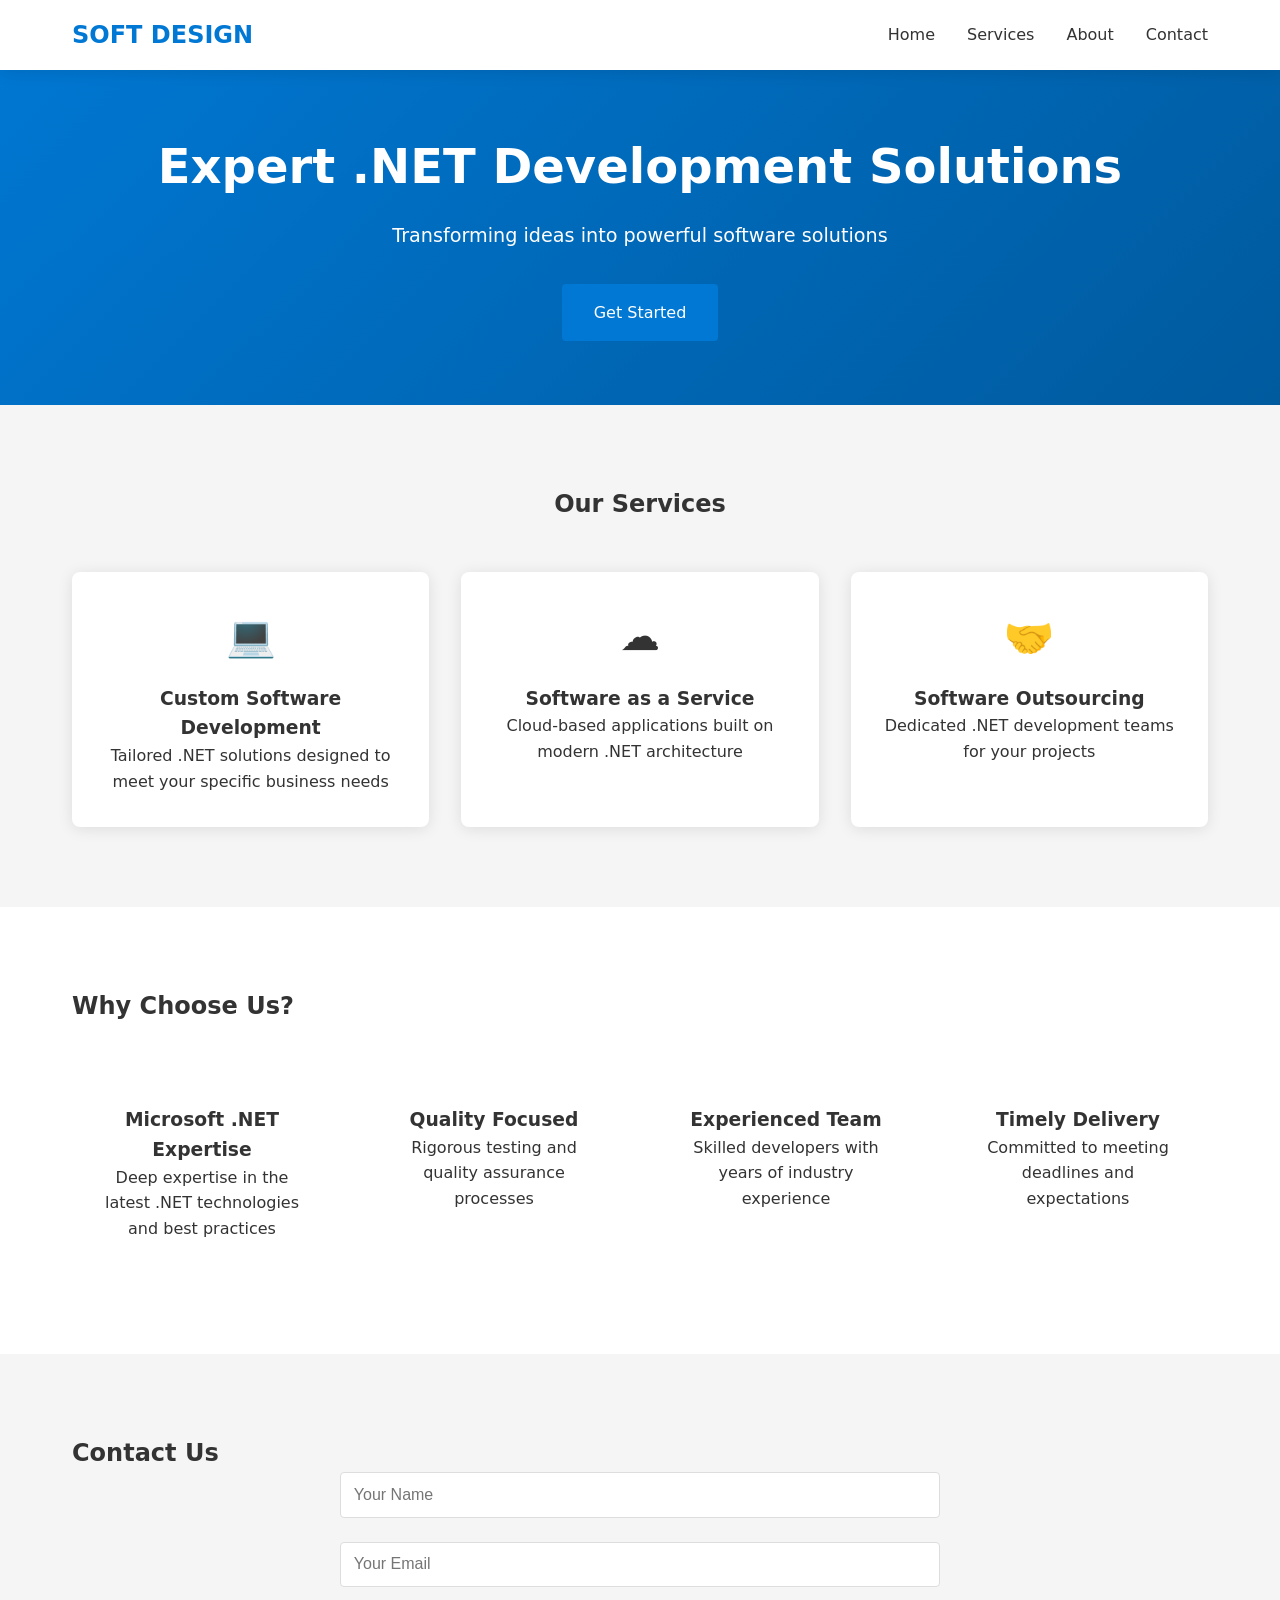
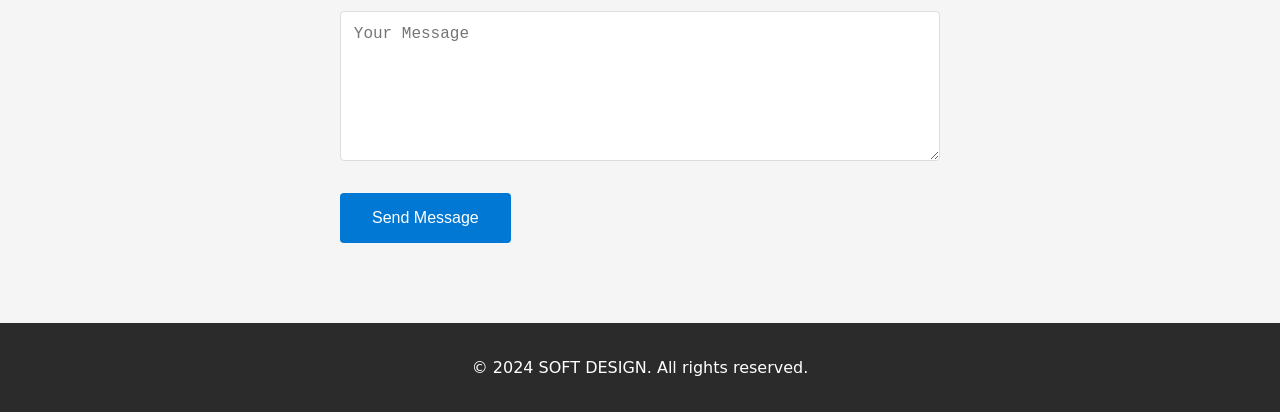
==== index.html @ 697f8a8b "Initial commit." ====
<!DOCTYPE html>
<html lang="en">
<head>
    <meta charset="UTF-8" />
    <meta name="viewport" content="width=device-width, initial-scale=1.0" />
    <title>SOFT DESIGN - Professional .NET Development Solutions</title>
    <link rel="stylesheet" href="css/style.css" />
</head>
<body>
    <nav id="navbar">
        <div class="container">
            <div class="logo">SOFT DESIGN</div>
            <ul class="nav-links">
                <li><a href="#home">Home</a></li>
                <li><a href="#services">Services</a></li>
                <li><a href="#about">About</a></li>
                <li><a href="#contact">Contact</a></li>
            </ul>
        </div>
    </nav>
    <section id="home" class="hero">
        <div class="container">
            <h1>Expert .NET Development Solutions</h1>
            <p>Transforming ideas into powerful software solutions</p>
            <a href="#contact" class="cta-button">Get Started</a>
        </div>
    </section>
    <section id="services" class="services">
        <div class="container">
            <h2>Our Services</h2>
            <div class="services-grid">
                <div class="service-card">
                    <div class="service-icon">💻</div>
                    <h3>Custom Software Development</h3>
                    <p>Tailored .NET solutions designed to meet your specific business needs</p>
                </div>
                <div class="service-card">
                    <div class="service-icon">☁️</div>
                    <h3>Software as a Service</h3>
                    <p>Cloud-based applications built on modern .NET architecture</p>
                </div>
                <div class="service-card">
                    <div class="service-icon">🤝</div>
                    <h3>Software Outsourcing</h3>
                    <p>Dedicated .NET development teams for your projects</p>
                </div>
            </div>
        </div>
    </section>
    <section id="about" class="about">
        <div class="container">
            <h2>Why Choose Us?</h2>
            <div class="features-grid">
                <div class="feature">
                    <h3>Microsoft .NET Expertise</h3>
                    <p>Deep expertise in the latest .NET technologies and best practices</p>
                </div>
                <div class="feature">
                    <h3>Quality Focused</h3>
                    <p>Rigorous testing and quality assurance processes</p>
                </div>
                <div class="feature">
                    <h3>Experienced Team</h3>
                    <p>Skilled developers with years of industry experience</p>
                </div>
                <div class="feature">
                    <h3>Timely Delivery</h3>
                    <p>Committed to meeting deadlines and expectations</p>
                </div>
            </div>
        </div>
    </section>
    <section id="contact" class="contact">
        <div class="container">
            <h2>Contact Us</h2>
            <form id="contactForm" class="contact-form">
                <div class="form-group">
                    <input type="text" id="name" required placeholder="Your Name">
                </div>
                <div class="form-group">
                    <input type="email" id="email" required placeholder="Your Email">
                </div>
                <div class="form-group">
                    <textarea id="message" required placeholder="Your Message"></textarea>
                </div>
                <button type="submit" class="submit-button">Send Message</button>
            </form>
        </div>
    </section>
    <footer>
        <div class="container">
            <p>&copy; 2024 SOFT DESIGN. All rights reserved.</p>
        </div>
    </footer>
    <script type="text/javascript" src="js/main.js"></script>
</body>
</html>
---- css/style.css ----
:root {
  --primary-color: #0078d4;
  --secondary-color: #2b2b2b;
  --text-color: #333;
  --light-bg: #f5f5f5;
  --white: #ffffff;
  --shadow: 0 2px 15px rgba(0, 0, 0, 0.1);
}

* {
  margin: 0;
  padding: 0;
  box-sizing: border-box;
}

html {
  scroll-behavior: smooth;
}

body {
  font-family: 'Segoe UI', system-ui, -apple-system, sans-serif;
  line-height: 1.6;
  color: var(--text-color);
  background-color: var(--white);
}

.container {
  max-width: 1200px;
  margin: 0 auto;
  padding: 0 2rem;
}

/* Navigation */
#navbar {
  position: fixed;
  top: 0;
  width: 100%;
  background-color: var(--white);
  box-shadow: var(--shadow);
  z-index: 1000;
}

#navbar .container {
  display: flex;
  justify-content: space-between;
  align-items: center;
  padding: 1rem 2rem;
}

.logo {
  font-size: 1.5rem;
  font-weight: bold;
  color: var(--primary-color);
}

.nav-links {
  display: flex;
  list-style: none;
  gap: 2rem;
}

.nav-links a {
  text-decoration: none;
  color: var(--text-color);
  font-weight: 500;
  transition: color 0.3s ease;
}

.nav-links a:hover {
  color: var(--primary-color);
}

/* Hero Section */
.hero {
  padding: 8rem 0 4rem;
  background: linear-gradient(135deg, var(--primary-color), #005a9e);
  color: var(--white);
  text-align: center;
}

.hero h1 {
  font-size: 3rem;
  margin-bottom: 1rem;
}

.hero p {
  font-size: 1.2rem;
  margin-bottom: 2rem;
}

/* Services Section */
.services {
  padding: 5rem 0;
  background-color: var(--light-bg);
}

.services h2 {
  text-align: center;
  margin-bottom: 3rem;
}

.services-grid {
  display: grid;
  grid-template-columns: repeat(auto-fit, minmax(300px, 1fr));
  gap: 2rem;
}

.service-card {
  background: var(--white);
  padding: 2rem;
  border-radius: 8px;
  box-shadow: var(--shadow);
  text-align: center;
  transition: transform 0.3s ease;
}

.service-card:hover {
  transform: translateY(-5px);
}

.service-icon {
  font-size: 2.5rem;
  margin-bottom: 1rem;
}

/* About Section */
.about {
  padding: 5rem 0;
}

.features-grid {
  display: grid;
  grid-template-columns: repeat(auto-fit, minmax(250px, 1fr));
  gap: 2rem;
  margin-top: 3rem;
}

.feature {
  text-align: center;
  padding: 2rem;
}

/* Contact Section */
.contact {
  padding: 5rem 0;
  background-color: var(--light-bg);
}

.contact-form {
  max-width: 600px;
  margin: 0 auto;
}

.form-group {
  margin-bottom: 1.5rem;
}

.form-group input,
.form-group textarea {
  width: 100%;
  padding: 0.8rem;
  border: 1px solid #ddd;
  border-radius: 4px;
  font-size: 1rem;
}

.form-group textarea {
  height: 150px;
  resize: vertical;
}

/* Buttons */
.cta-button,
.submit-button {
  display: inline-block;
  padding: 1rem 2rem;
  background-color: var(--primary-color);
  color: var(--white);
  text-decoration: none;
  border-radius: 4px;
  border: none;
  font-size: 1rem;
  cursor: pointer;
  transition: background-color 0.3s ease;
}

.cta-button:hover,
.submit-button:hover {
  background-color: #005a9e;
}

/* Footer */
footer {
  background-color: var(--secondary-color);
  color: var(--white);
  text-align: center;
  padding: 2rem 0;
}

/* Responsive Design */
@media (max-width: 768px) {
  .nav-links {
    display: none;
  }
  
  .hero h1 {
    font-size: 2rem;
  }
  
  .services-grid,
  .features-grid {
    grid-template-columns: 1fr;
  }
}
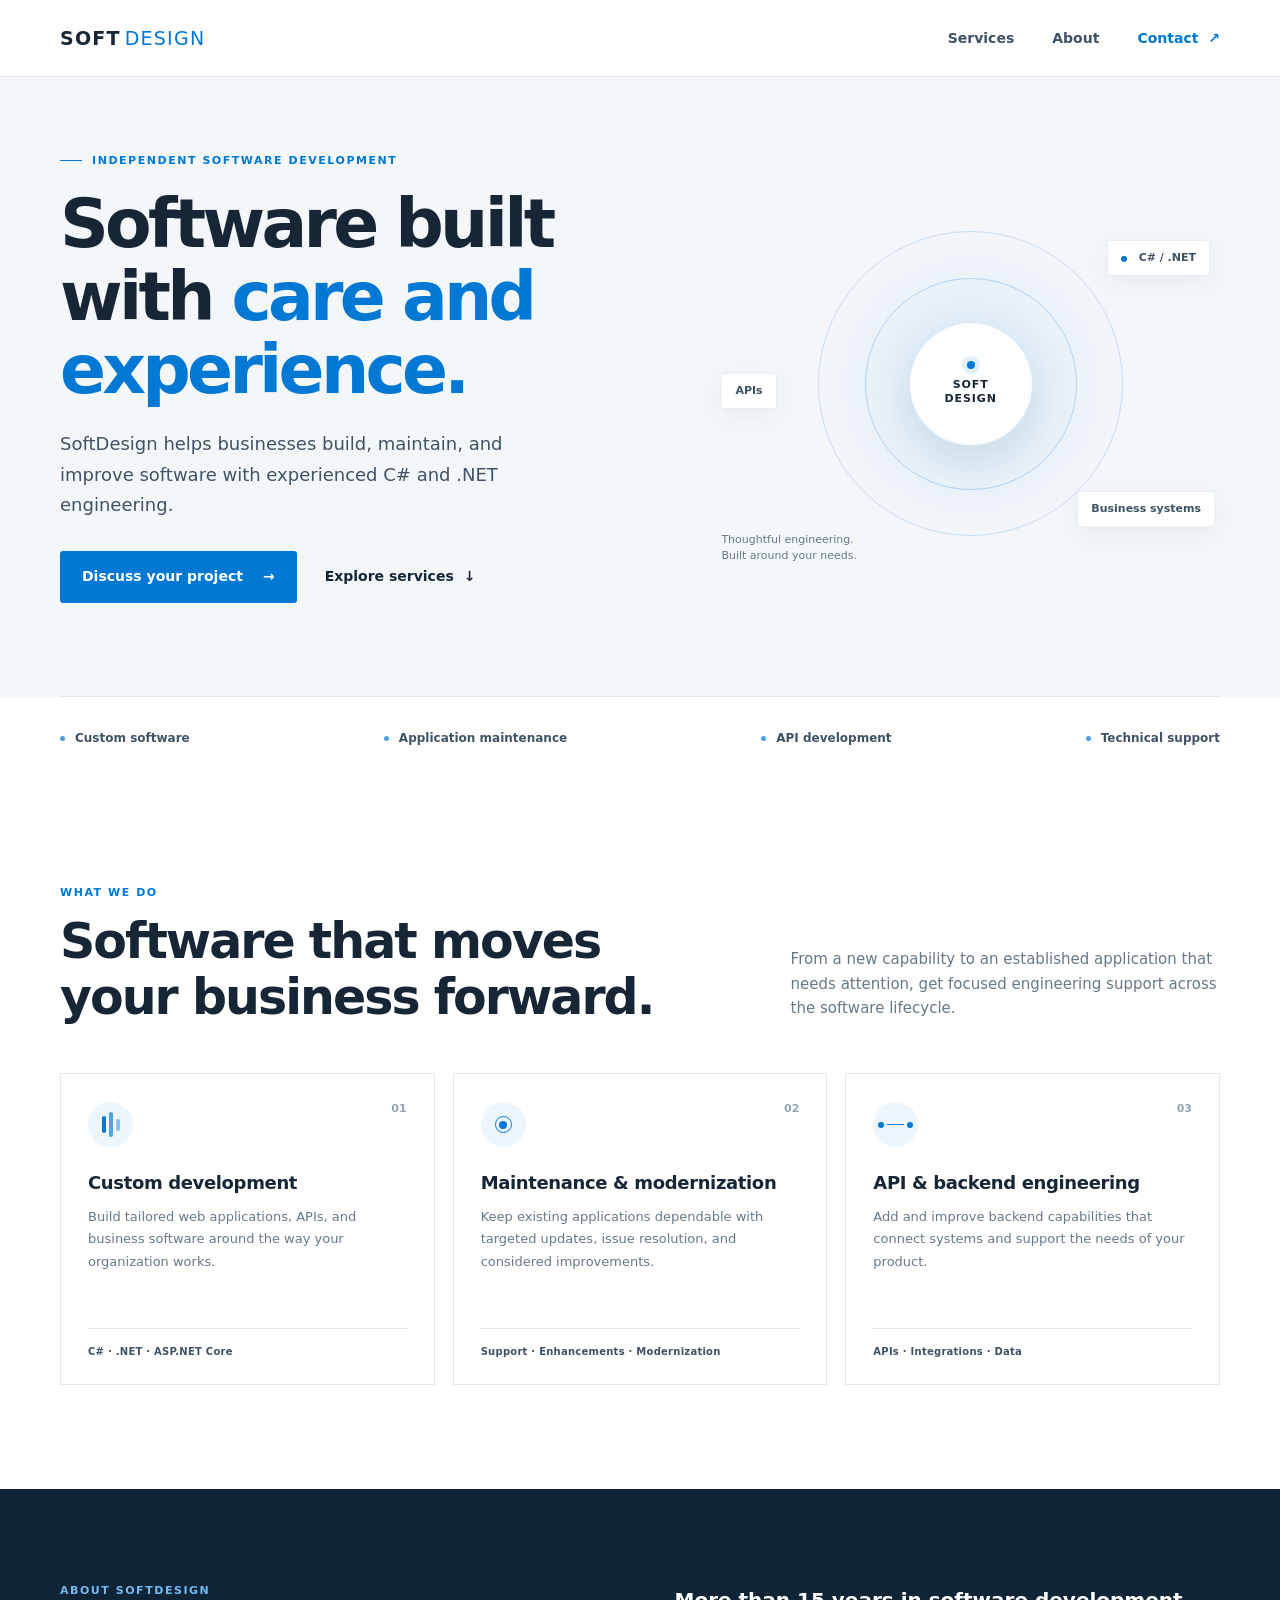
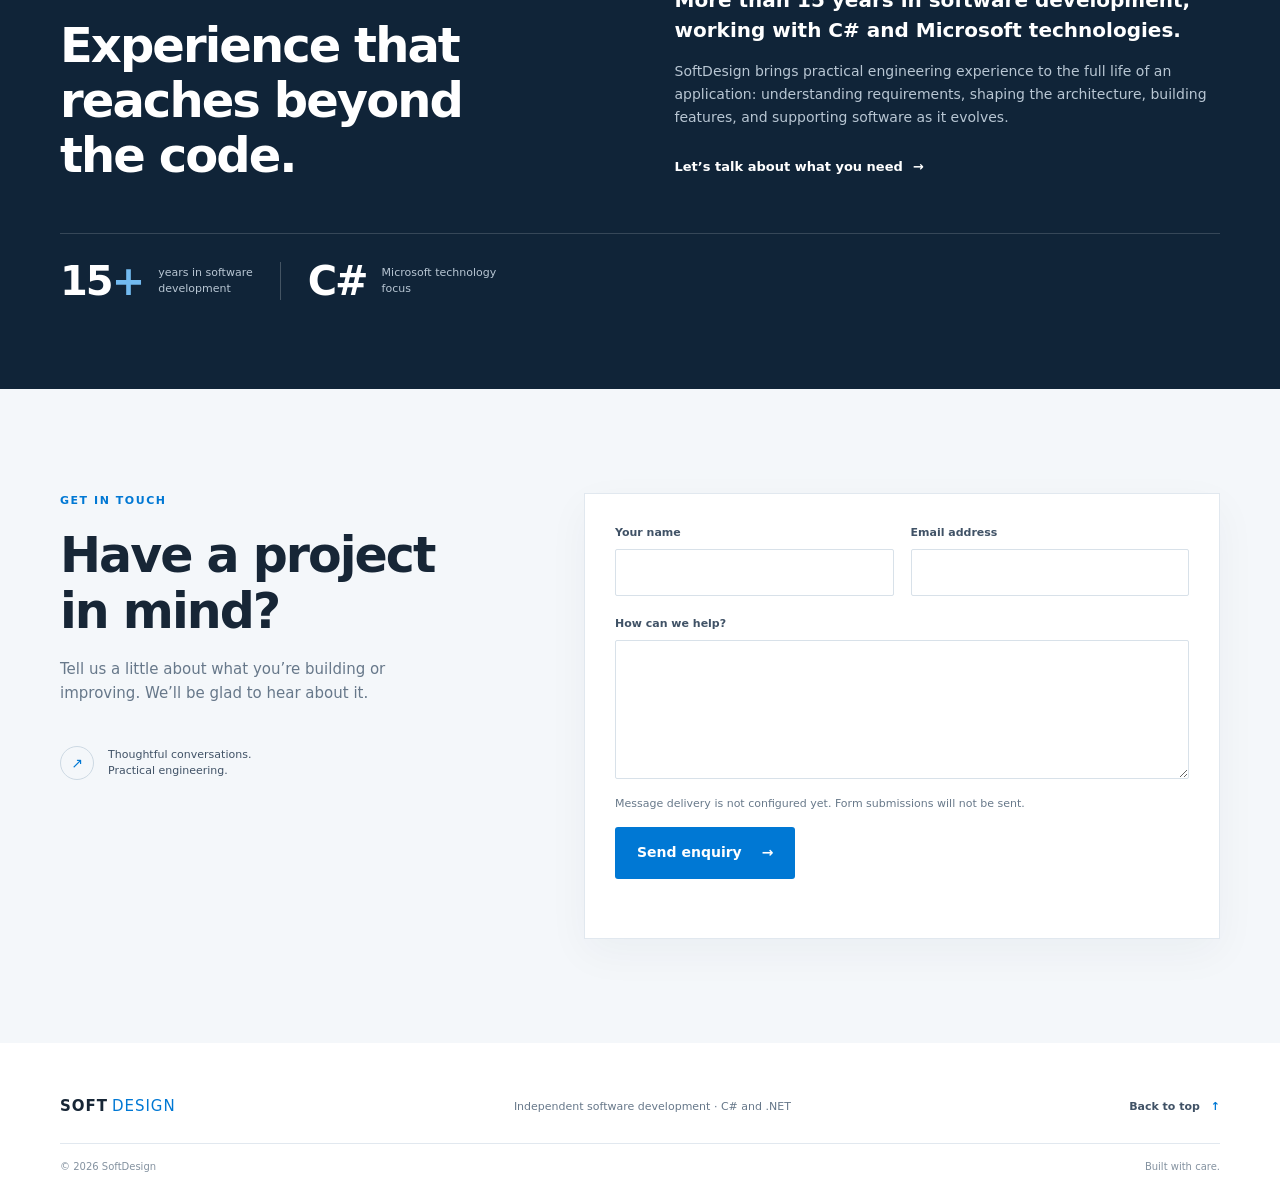
==== commit 57036bda: "Modernize SoftDesign homepage" ====
--- a/index.html
+++ b/index.html
@@ -1,97 +1,144 @@
-<!DOCTYPE html>
+<!doctype html>
 <html lang="en">
 <head>
-    <meta charset="UTF-8" />
-    <meta name="viewport" content="width=device-width, initial-scale=1.0" />
-    <title>SOFT DESIGN - Professional .NET Development Solutions</title>
+    <meta charset="utf-8" />
+    <meta name="viewport" content="width=device-width, initial-scale=1" />
+    <meta name="description" content="SoftDesign provides custom C# and .NET development, application maintenance, technical support, and feature development." />
+    <meta name="theme-color" content="#f7f9fc" />
+    <meta property="og:type" content="website" />
+    <meta property="og:title" content="SoftDesign | C# and .NET Software Development" />
+    <meta property="og:description" content="Custom C# and .NET development, application maintenance, technical support, and feature development." />
+    <meta property="og:url" content="https://www.softdesign-ks.com/" />
+    <title>SoftDesign | C# and .NET Software Development</title>
+    <link rel="canonical" href="https://www.softdesign-ks.com/" />
     <link rel="stylesheet" href="css/style.css" />
+    <script src="js/main.js" defer></script>
 </head>
 <body>
-    <nav id="navbar">
-        <div class="container">
-            <div class="logo">SOFT DESIGN</div>
-            <ul class="nav-links">
-                <li><a href="#home">Home</a></li>
+    <a class="skip-link" href="#main">Skip to content</a>
+    <header class="site-header" id="top">
+        <nav class="container navigation" aria-label="Main navigation">
+            <a class="wordmark" href="#top" aria-label="SoftDesign home">SOFT<span>DESIGN</span></a>
+            <button class="menu-toggle" type="button" aria-expanded="false" aria-controls="primary-menu">
+                <span class="menu-toggle-label">Menu</span>
+                <span class="menu-icon" aria-hidden="true"><span></span><span></span></span>
+            </button>
+            <ul class="nav-links" id="primary-menu">
                 <li><a href="#services">Services</a></li>
                 <li><a href="#about">About</a></li>
-                <li><a href="#contact">Contact</a></li>
+                <li><a class="nav-contact" href="#contact">Contact <span aria-hidden="true">↗</span></a></li>
             </ul>
-        </div>
-    </nav>
-    <section id="home" class="hero">
-        <div class="container">
-            <h1>Expert .NET Development Solutions</h1>
-            <p>Transforming ideas into powerful software solutions</p>
-            <a href="#contact" class="cta-button">Get Started</a>
-        </div>
-    </section>
-    <section id="services" class="services">
-        <div class="container">
-            <h2>Our Services</h2>
-            <div class="services-grid">
-                <div class="service-card">
-                    <div class="service-icon">💻</div>
-                    <h3>Custom Software Development</h3>
-                    <p>Tailored .NET solutions designed to meet your specific business needs</p>
+        </nav>
+    </header>
+
+    <main id="main">
+        <section class="hero" aria-labelledby="hero-title">
+            <div class="container hero-layout">
+                <div class="hero-copy">
+                    <p class="eyebrow"><span class="eyebrow-mark" aria-hidden="true"></span> Independent software development</p>
+                    <h1 id="hero-title">Software built with <span>care and experience.</span></h1>
+                    <p class="hero-intro">SoftDesign helps businesses build, maintain, and improve software with experienced C# and .NET engineering.</p>
+                    <div class="hero-actions">
+                        <a class="button button-primary" href="#contact">Discuss your project <span aria-hidden="true">→</span></a>
+                        <a class="text-link" href="#services">Explore services <span aria-hidden="true">↓</span></a>
+                    </div>
                 </div>
-                <div class="service-card">
-                    <div class="service-icon">☁️</div>
-                    <h3>Software as a Service</h3>
-                    <p>Cloud-based applications built on modern .NET architecture</p>
-                </div>
-                <div class="service-card">
-                    <div class="service-icon">🤝</div>
-                    <h3>Software Outsourcing</h3>
-                    <p>Dedicated .NET development teams for your projects</p>
+                <div class="hero-aside" aria-label="SoftDesign engineering focus">
+                    <div class="orbit orbit-outer" aria-hidden="true"></div>
+                    <div class="orbit orbit-inner" aria-hidden="true"></div>
+                    <div class="orbit-core"><span class="core-dot" aria-hidden="true"></span><span>SOFT<br />DESIGN</span></div>
+                    <div class="orbit-tag tag-dotnet"><span aria-hidden="true">●</span> C# / .NET</div>
+                    <div class="orbit-tag tag-api">APIs</div>
+                    <div class="orbit-tag tag-systems">Business systems</div>
+                    <p class="orbit-caption">Thoughtful engineering.<br />Built around your needs.</p>
                 </div>
             </div>
-        </div>
-    </section>
-    <section id="about" class="about">
-        <div class="container">
-            <h2>Why Choose Us?</h2>
-            <div class="features-grid">
-                <div class="feature">
-                    <h3>Microsoft .NET Expertise</h3>
-                    <p>Deep expertise in the latest .NET technologies and best practices</p>
+            <div class="hero-rule" aria-hidden="true"></div>
+        </section>
+
+        <section class="expertise-strip" aria-label="Areas of expertise">
+            <div class="container expertise-list">
+                <span>Custom software</span><span>Application maintenance</span><span>API development</span><span>Technical support</span>
+            </div>
+        </section>
+
+        <section class="section services-section" id="services" aria-labelledby="services-title">
+            <div class="container">
+                <div class="section-heading">
+                    <div><p class="eyebrow">What we do</p><h2 id="services-title">Software that moves<br class="desktop-break" /> your business forward.</h2></div>
+                    <p class="section-summary">From a new capability to an established application that needs attention, get focused engineering support across the software lifecycle.</p>
                 </div>
-                <div class="feature">
-                    <h3>Quality Focused</h3>
-                    <p>Rigorous testing and quality assurance processes</p>
-                </div>
-                <div class="feature">
-                    <h3>Experienced Team</h3>
-                    <p>Skilled developers with years of industry experience</p>
-                </div>
-                <div class="feature">
-                    <h3>Timely Delivery</h3>
-                    <p>Committed to meeting deadlines and expectations</p>
+                <div class="services-grid">
+                    <article class="service-card">
+                        <span class="card-index">01</span>
+                        <div class="service-symbol symbol-build" aria-hidden="true"><span></span><span></span><span></span></div>
+                        <h3>Custom development</h3>
+                        <p>Build tailored web applications, APIs, and business software around the way your organization works.</p>
+                        <span class="card-foot">C# · .NET · ASP.NET Core</span>
+                    </article>
+                    <article class="service-card">
+                        <span class="card-index">02</span>
+                        <div class="service-symbol symbol-care" aria-hidden="true"><span></span><span></span></div>
+                        <h3>Maintenance &amp; modernization</h3>
+                        <p>Keep existing applications dependable with targeted updates, issue resolution, and considered improvements.</p>
+                        <span class="card-foot">Support · Enhancements · Modernization</span>
+                    </article>
+                    <article class="service-card">
+                        <span class="card-index">03</span>
+                        <div class="service-symbol symbol-api" aria-hidden="true"><span></span><span></span><span></span></div>
+                        <h3>API &amp; backend engineering</h3>
+                        <p>Add and improve backend capabilities that connect systems and support the needs of your product.</p>
+                        <span class="card-foot">APIs · Integrations · Data</span>
+                    </article>
                 </div>
             </div>
+        </section>
+
+        <section class="about-section" id="about" aria-labelledby="about-title">
+            <div class="container about-layout">
+                <div class="about-heading"><p class="eyebrow eyebrow-light">About SoftDesign</p><h2 id="about-title">Experience that reaches beyond the code.</h2></div>
+                <div class="about-copy">
+                    <p class="about-lead">More than 15 years in software development, working with C# and Microsoft technologies.</p>
+                    <p>SoftDesign brings practical engineering experience to the full life of an application: understanding requirements, shaping the architecture, building features, and supporting software as it evolves.</p>
+                    <a class="light-link" href="#contact">Let’s talk about what you need <span aria-hidden="true">→</span></a>
+                </div>
+                <div class="about-detail" aria-label="Engineering experience">
+                    <div><strong>15<span>+</span></strong><span>years in software<br />development</span></div>
+                    <div class="detail-line" aria-hidden="true"></div>
+                    <div><strong>C#</strong><span>Microsoft technology<br />focus</span></div>
+                </div>
+            </div>
+        </section>
+
+        <section class="contact-section section" id="contact" aria-labelledby="contact-title">
+            <div class="container contact-layout">
+                <div class="contact-copy">
+                    <p class="eyebrow">Get in touch</p>
+                    <h2 id="contact-title">Have a project in mind?</h2>
+                    <p>Tell us a little about what you’re building or improving. We’ll be glad to hear about it.</p>
+                    <div class="contact-note"><span class="contact-note-mark" aria-hidden="true">↗</span><span>Thoughtful conversations.<br />Practical engineering.</span></div>
+                </div>
+                <form id="contactForm" class="contact-form">
+                    <div class="form-row">
+                        <div class="form-group"><label for="name">Your name</label><input type="text" id="name" name="name" autocomplete="name" required /></div>
+                        <div class="form-group"><label for="email">Email address</label><input type="email" id="email" name="email" autocomplete="email" required /></div>
+                    </div>
+                    <div class="form-group"><label for="message">How can we help?</label><textarea id="message" name="message" rows="5" required></textarea></div>
+                    <p class="form-note">Message delivery is not configured yet. Form submissions will not be sent.</p>
+                    <button type="submit" class="button button-primary submit-button">Send enquiry <span aria-hidden="true">→</span></button>
+                    <p class="form-status" id="formStatus" role="status" aria-live="polite"></p>
+                </form>
+            </div>
+        </section>
+    </main>
+
+    <footer class="site-footer">
+        <div class="container footer-content">
+            <a class="wordmark footer-wordmark" href="#top" aria-label="SoftDesign home">SOFT<span>DESIGN</span></a>
+            <p>Independent software development · C# and .NET</p>
+            <a class="back-top" href="#top">Back to top <span aria-hidden="true">↑</span></a>
         </div>
-    </section>
-    <section id="contact" class="contact">
-        <div class="container">
-            <h2>Contact Us</h2>
-            <form id="contactForm" class="contact-form">
-                <div class="form-group">
-                    <input type="text" id="name" required placeholder="Your Name">
-                </div>
-                <div class="form-group">
-                    <input type="email" id="email" required placeholder="Your Email">
-                </div>
-                <div class="form-group">
-                    <textarea id="message" required placeholder="Your Message"></textarea>
-                </div>
-                <button type="submit" class="submit-button">Send Message</button>
-            </form>
-        </div>
-    </section>
-    <footer>
-        <div class="container">
-            <p>&copy; 2024 SOFT DESIGN. All rights reserved.</p>
-        </div>
+        <div class="container footer-bottom"><span>© <span id="currentYear">2026</span> SoftDesign</span><span>Built with care.</span></div>
     </footer>
-    <script type="text/javascript" src="js/main.js"></script>
 </body>
 </html>
--- a/css/style.css
+++ b/css/style.css
@@ -1,214 +1,215 @@
 :root {
-  --primary-color: #0078d4;
-  --secondary-color: #2b2b2b;
-  --text-color: #333;
-  --light-bg: #f5f5f5;
-  --white: #ffffff;
-  --shadow: 0 2px 15px rgba(0, 0, 0, 0.1);
-}
-
-* {
+  color-scheme: light;
+  --blue: #0078d4;
+  --blue-dark: #005a9e;
+  --ink: #172636;
+  --ink-soft: #405266;
+  --muted: #67788a;
+  --line: #e1e8ef;
+  --paper: #ffffff;
+  --wash: #f4f7fa;
+  --navy: #102438;
+  --container: 1160px;
+  --shadow-card: 0 18px 50px rgba(24, 49, 73, 0.07);
+}
+
+*,
+*::before,
+*::after { box-sizing: border-box; }
+
+html { scroll-behavior: smooth; scroll-padding-top: 90px; }
+
+body {
   margin: 0;
-  padding: 0;
-  box-sizing: border-box;
-}
-
-html {
-  scroll-behavior: smooth;
-}
-
-body {
-  font-family: 'Segoe UI', system-ui, -apple-system, sans-serif;
-  line-height: 1.6;
-  color: var(--text-color);
-  background-color: var(--white);
-}
-
-.container {
-  max-width: 1200px;
-  margin: 0 auto;
-  padding: 0 2rem;
-}
-
-/* Navigation */
-#navbar {
-  position: fixed;
-  top: 0;
-  width: 100%;
-  background-color: var(--white);
-  box-shadow: var(--shadow);
-  z-index: 1000;
-}
-
-#navbar .container {
-  display: flex;
-  justify-content: space-between;
-  align-items: center;
-  padding: 1rem 2rem;
-}
-
-.logo {
-  font-size: 1.5rem;
-  font-weight: bold;
-  color: var(--primary-color);
-}
-
-.nav-links {
-  display: flex;
-  list-style: none;
-  gap: 2rem;
-}
-
-.nav-links a {
-  text-decoration: none;
-  color: var(--text-color);
-  font-weight: 500;
-  transition: color 0.3s ease;
-}
-
-.nav-links a:hover {
-  color: var(--primary-color);
-}
-
-/* Hero Section */
-.hero {
-  padding: 8rem 0 4rem;
-  background: linear-gradient(135deg, var(--primary-color), #005a9e);
-  color: var(--white);
-  text-align: center;
-}
-
-.hero h1 {
-  font-size: 3rem;
-  margin-bottom: 1rem;
-}
-
-.hero p {
-  font-size: 1.2rem;
-  margin-bottom: 2rem;
-}
-
-/* Services Section */
-.services {
-  padding: 5rem 0;
-  background-color: var(--light-bg);
-}
-
-.services h2 {
-  text-align: center;
-  margin-bottom: 3rem;
-}
-
-.services-grid {
-  display: grid;
-  grid-template-columns: repeat(auto-fit, minmax(300px, 1fr));
-  gap: 2rem;
-}
-
-.service-card {
-  background: var(--white);
-  padding: 2rem;
-  border-radius: 8px;
-  box-shadow: var(--shadow);
-  text-align: center;
-  transition: transform 0.3s ease;
-}
-
-.service-card:hover {
-  transform: translateY(-5px);
-}
-
-.service-icon {
-  font-size: 2.5rem;
-  margin-bottom: 1rem;
-}
-
-/* About Section */
-.about {
-  padding: 5rem 0;
-}
-
-.features-grid {
-  display: grid;
-  grid-template-columns: repeat(auto-fit, minmax(250px, 1fr));
-  gap: 2rem;
-  margin-top: 3rem;
-}
-
-.feature {
-  text-align: center;
-  padding: 2rem;
-}
-
-/* Contact Section */
-.contact {
-  padding: 5rem 0;
-  background-color: var(--light-bg);
-}
-
-.contact-form {
-  max-width: 600px;
-  margin: 0 auto;
-}
-
-.form-group {
-  margin-bottom: 1.5rem;
-}
-
-.form-group input,
-.form-group textarea {
-  width: 100%;
-  padding: 0.8rem;
-  border: 1px solid #ddd;
-  border-radius: 4px;
-  font-size: 1rem;
-}
-
-.form-group textarea {
-  height: 150px;
-  resize: vertical;
-}
-
-/* Buttons */
-.cta-button,
-.submit-button {
-  display: inline-block;
-  padding: 1rem 2rem;
-  background-color: var(--primary-color);
-  color: var(--white);
-  text-decoration: none;
-  border-radius: 4px;
-  border: none;
-  font-size: 1rem;
-  cursor: pointer;
-  transition: background-color 0.3s ease;
-}
-
-.cta-button:hover,
-.submit-button:hover {
-  background-color: #005a9e;
-}
-
-/* Footer */
-footer {
-  background-color: var(--secondary-color);
-  color: var(--white);
-  text-align: center;
-  padding: 2rem 0;
-}
-
-/* Responsive Design */
-@media (max-width: 768px) {
-  .nav-links {
-    display: none;
-  }
-  
-  .hero h1 {
-    font-size: 2rem;
-  }
-  
-  .services-grid,
-  .features-grid {
-    grid-template-columns: 1fr;
-  }
-}+  background: var(--paper);
+  color: var(--ink);
+  font-family: "Segoe UI", system-ui, -apple-system, BlinkMacSystemFont, sans-serif;
+  font-size: 16px;
+  line-height: 1.65;
+  -webkit-font-smoothing: antialiased;
+}
+
+button, input, textarea { font: inherit; }
+a { color: inherit; }
+.container { width: min(var(--container), calc(100% - 64px)); margin-inline: auto; }
+
+.skip-link {
+  position: fixed; z-index: 2000; top: 10px; left: 10px; padding: 10px 16px;
+  transform: translateY(-160%); border-radius: 4px; background: var(--navy); color: white;
+}
+.skip-link:focus { transform: translateY(0); }
+
+.site-header {
+  position: sticky; z-index: 1000; top: 0; background: rgba(255, 255, 255, .96);
+  border-bottom: 1px solid rgba(225, 232, 239, .8); backdrop-filter: blur(12px);
+}
+.navigation { min-height: 76px; display: flex; align-items: center; justify-content: space-between; }
+.wordmark { display: inline-flex; align-items: baseline; gap: 4px; text-decoration: none; color: var(--ink); font-size: 19px; font-weight: 750; letter-spacing: .065em; line-height: 1; }
+.wordmark span { color: var(--blue); font-weight: 500; }
+.nav-links { display: flex; align-items: center; gap: 38px; list-style: none; padding: 0; margin: 0; }
+.nav-links a { text-decoration: none; color: var(--ink-soft); font-size: 14px; font-weight: 550; transition: color .18s ease; }
+.nav-links a:hover, .nav-links a:focus-visible { color: var(--blue); }
+.nav-links .nav-contact { color: var(--blue); }
+.nav-contact span { padding-left: 5px; }
+.menu-toggle { display: none; }
+
+.hero { position: relative; overflow: hidden; background: var(--wash); }
+.hero-layout { min-height: 550px; display: grid; grid-template-columns: 1.1fr .9fr; align-items: center; gap: 52px; padding-block: 76px 82px; }
+.hero-copy { max-width: 650px; padding-bottom: 12px; }
+.eyebrow { display: flex; align-items: center; gap: 10px; margin: 0 0 20px; color: var(--blue); font-size: 11px; line-height: 1.4; font-weight: 750; letter-spacing: .14em; text-transform: uppercase; }
+.eyebrow-mark { width: 22px; height: 1px; background: var(--blue); }
+h1, h2, h3, p { margin-top: 0; }
+h1 { max-width: 680px; margin-bottom: 23px; font-size: clamp(46px, 5.3vw, 72px); line-height: 1.07; letter-spacing: -.055em; font-weight: 650; }
+h1 span { color: var(--blue); }
+.hero-intro { max-width: 520px; margin-bottom: 30px; color: var(--ink-soft); font-size: 18px; line-height: 1.7; }
+.hero-actions { display: flex; align-items: center; flex-wrap: wrap; gap: 28px; }
+.button { min-height: 52px; display: inline-flex; align-items: center; justify-content: center; gap: 20px; padding: 0 21px; border: 1px solid transparent; border-radius: 3px; text-decoration: none; font-size: 14px; font-weight: 650; cursor: pointer; transition: background-color .18s ease, border-color .18s ease, transform .18s ease; }
+.button:hover { transform: translateY(-1px); }
+.button-primary { background: var(--blue); color: white; }
+.button-primary:hover { background: var(--blue-dark); }
+.text-link, .light-link { display: inline-flex; gap: 10px; align-items: center; color: var(--ink); text-decoration: none; font-size: 14px; font-weight: 650; }
+.text-link:hover { color: var(--blue); }
+
+.hero-aside { min-height: 380px; position: relative; display: grid; place-items: center; isolation: isolate; }
+.hero-aside::before { content: ""; position: absolute; width: 340px; height: 340px; border-radius: 50%; background: radial-gradient(circle, rgba(0,120,212,.11), rgba(0,120,212,0) 68%); z-index: -1; }
+.orbit { position: absolute; border: 1px solid rgba(0, 120, 212, .19); border-radius: 50%; }
+.orbit-outer { width: 305px; height: 305px; }
+.orbit-inner { width: 212px; height: 212px; border-color: rgba(0, 120, 212, .25); }
+.orbit-core { width: 124px; height: 124px; display: grid; place-content: center; justify-items: center; gap: 9px; border: 1px solid rgba(0,120,212,.16); border-radius: 50%; background: rgba(255,255,255,.94); box-shadow: 0 16px 46px rgba(27, 82, 125, .12); color: var(--ink); font-size: 11px; font-weight: 750; letter-spacing: .08em; line-height: 1.3; text-align: center; }
+.core-dot { width: 8px; height: 8px; border-radius: 50%; background: var(--blue); box-shadow: 0 0 0 5px rgba(0,120,212,.1); }
+.orbit-tag { position: absolute; padding: 8px 13px; border: 1px solid #e7edf2; border-radius: 3px; background: white; box-shadow: 0 7px 24px rgba(24,49,73,.06); color: var(--ink-soft); font-size: 11px; font-weight: 650; white-space: nowrap; }
+.tag-dotnet { top: 46px; right: 2%; }.tag-dotnet span { margin-right: 7px; color: var(--blue); font-size: 8px; }
+.tag-api { top: 47%; left: 0; }.tag-systems { bottom: 47px; right: 1%; }
+.orbit-caption { position: absolute; bottom: -2px; left: 0; color: var(--muted); font-size: 11px; line-height: 1.5; }
+.hero-rule { height: 1px; position: absolute; right: max(32px, calc((100% - var(--container)) / 2)); bottom: 0; left: max(32px, calc((100% - var(--container)) / 2)); background: var(--line); }
+
+.expertise-strip { background: var(--paper); }
+.expertise-list { min-height: 84px; display: flex; align-items: center; justify-content: space-between; gap: 20px; color: var(--ink-soft); font-size: 12px; font-weight: 600; }
+.expertise-list span { display: inline-flex; align-items: center; gap: 10px; }
+.expertise-list span::before { content: ""; width: 5px; height: 5px; border-radius: 50%; background: var(--blue); opacity: .7; }
+
+.section { padding-block: 104px; }
+.services-section { background: white; }
+.section-heading { display: grid; grid-template-columns: 1fr .65fr; align-items: end; gap: 70px; margin-bottom: 47px; }
+.section-heading .eyebrow { margin-bottom: 14px; }
+h2 { margin-bottom: 0; font-size: clamp(34px, 4vw, 49px); line-height: 1.14; letter-spacing: -.04em; font-weight: 620; }
+.section-summary { max-width: 430px; margin: 0 0 5px; color: var(--muted); font-size: 15px; }
+.services-grid { display: grid; grid-template-columns: repeat(3, 1fr); gap: 18px; }
+.service-card { min-height: 312px; position: relative; display: flex; flex-direction: column; padding: 28px 27px 24px; border: 1px solid var(--line); background: white; transition: border-color .2s ease, box-shadow .2s ease, transform .2s ease; }
+.service-card:hover { transform: translateY(-3px); border-color: rgba(0,120,212,.42); box-shadow: var(--shadow-card); }
+.card-index { position: absolute; top: 26px; right: 27px; color: #93a3b3; font-size: 11px; font-weight: 650; }
+.service-symbol { width: 45px; height: 45px; position: relative; display: flex; align-items: center; justify-content: center; gap: 3px; margin-bottom: 24px; border-radius: 50%; background: #edf6fc; }
+.symbol-build span { width: 4px; height: 17px; border-radius: 4px; background: var(--blue); }.symbol-build span:nth-child(2) { height: 25px; opacity: .66; }.symbol-build span:nth-child(3) { height: 12px; opacity: .42; }
+.symbol-care span:first-child { width: 17px; height: 17px; border: 1.5px solid var(--blue); border-radius: 50%; }.symbol-care span:last-child { position: absolute; width: 8px; height: 8px; border-radius: 50%; background: var(--blue); }
+.symbol-api span { width: 6px; height: 6px; border-radius: 50%; background: var(--blue); }.symbol-api span:nth-child(2) { width: 17px; height: 1px; border-radius: 0; }.symbol-api span:last-child { width: 6px; height: 6px; }
+.service-card h3 { margin-bottom: 11px; font-size: 18px; line-height: 1.35; letter-spacing: -.02em; font-weight: 650; }
+.service-card p { margin-bottom: 26px; color: var(--muted); font-size: 13px; line-height: 1.7; }
+.card-foot { margin-top: auto; padding-top: 15px; border-top: 1px solid var(--line); color: var(--ink-soft); font-size: 10px; font-weight: 650; letter-spacing: .025em; }
+
+.about-section { padding-block: 94px 88px; background: var(--navy); color: white; }
+.about-layout { display: grid; grid-template-columns: 1fr 1.04fr; column-gap: 90px; row-gap: 50px; }
+.eyebrow-light { color: #72baf0; }
+.about-heading h2 { max-width: 430px; font-size: clamp(36px, 4vw, 48px); }
+.about-copy { padding-top: 2px; }
+.about-lead { margin-bottom: 15px; color: white; font-size: 20px; line-height: 1.5; font-weight: 550; }
+.about-copy > p:not(.about-lead) { margin-bottom: 24px; color: #b8c6d3; font-size: 14px; }
+.light-link { color: white; font-size: 13px; }.light-link:hover { color: #72baf0; }
+.about-detail { grid-column: 1 / -1; display: flex; align-items: center; gap: 27px; padding-top: 27px; border-top: 1px solid rgba(255,255,255,.16); }
+.about-detail > div:not(.detail-line) { display: flex; align-items: center; gap: 15px; }
+.about-detail strong { color: white; font-size: 40px; line-height: 1; letter-spacing: -.05em; font-weight: 550; }
+.about-detail strong span { color: #72baf0; }
+.about-detail > div > span { color: #b8c6d3; font-size: 11px; line-height: 1.45; }
+.detail-line { width: 1px; height: 38px; background: rgba(255,255,255,.22); }
+
+.contact-section { background: var(--wash); }
+.contact-layout { display: grid; grid-template-columns: .8fr 1.2fr; gap: 100px; align-items: start; }
+.contact-copy h2 { max-width: 390px; margin-bottom: 17px; }
+.contact-copy > p:not(.eyebrow) { max-width: 360px; color: var(--muted); font-size: 15px; }
+.contact-note { display: flex; align-items: center; gap: 14px; margin-top: 40px; color: var(--ink-soft); font-size: 11px; line-height: 1.5; }
+.contact-note-mark { width: 34px; height: 34px; display: grid; place-items: center; border: 1px solid #cdd9e3; border-radius: 50%; color: var(--blue); font-size: 14px; }
+.contact-form { padding: 30px; border: 1px solid var(--line); background: white; box-shadow: 0 14px 40px rgba(24,49,73,.045); }
+.form-row { display: grid; grid-template-columns: 1fr 1fr; gap: 17px; }
+.form-group { display: flex; flex-direction: column; gap: 7px; margin-bottom: 19px; }
+.form-group label { color: var(--ink-soft); font-size: 11px; font-weight: 650; }
+.form-group input, .form-group textarea { width: 100%; border: 1px solid #d8e1e9; border-radius: 2px; outline: none; background: white; color: var(--ink); font-size: 14px; transition: border-color .18s ease, box-shadow .18s ease; }
+.form-group input { height: 47px; padding: 0 12px; }
+.form-group textarea { min-height: 135px; padding: 11px 12px; resize: vertical; }
+.form-group input:focus, .form-group textarea:focus { border-color: var(--blue); box-shadow: 0 0 0 3px rgba(0,120,212,.12); }
+.submit-button { min-width: 160px; }
+.form-note { margin: -2px 0 14px; color: #68798a; font-size: 11px; line-height: 1.5; }
+.form-status { min-height: 1.4em; margin: 12px 0 0; color: var(--ink-soft); font-size: 12px; }
+
+.site-footer { padding-top: 28px; background: white; }
+.footer-content { min-height: 72px; display: flex; align-items: center; justify-content: space-between; gap: 20px; }
+.footer-wordmark { font-size: 15px; }
+.footer-content p { margin: 0; color: var(--muted); font-size: 11px; }
+.back-top { color: var(--ink-soft); text-decoration: none; font-size: 11px; font-weight: 600; }.back-top:hover { color: var(--blue); }
+.back-top span { margin-left: 7px; color: var(--blue); }
+.footer-bottom { min-height: 48px; display: flex; align-items: center; justify-content: space-between; border-top: 1px solid var(--line); color: #8492a0; font-size: 10px; }
+
+:focus-visible { outline: 3px solid rgba(0,120,212,.55); outline-offset: 3px; }
+
+@media (max-width: 900px) {
+  .hero-layout { grid-template-columns: 1.05fr .75fr; gap: 20px; }
+  .hero-aside { transform: scale(.86); }
+  .section-heading { gap: 35px; }
+  .contact-layout { gap: 50px; }
+  .service-card { padding-inline: 21px; }
+}
+
+@media (max-width: 680px) {
+  html { scroll-padding-top: 72px; }
+  .container { width: min(var(--container), calc(100% - 40px)); }
+  .navigation { min-height: 68px; }
+  .menu-toggle { display: inline-flex; align-items: center; gap: 10px; padding: 9px 0 9px 12px; border: 0; background: transparent; color: var(--ink); cursor: pointer; font-size: 12px; font-weight: 650; }
+  .menu-icon { width: 19px; display: grid; gap: 5px; }
+  .menu-icon span { height: 1.5px; background: currentColor; transition: transform .18s ease; }
+  .menu-toggle[aria-expanded="true"] .menu-icon span:first-child { transform: translateY(3.25px) rotate(45deg); }
+  .menu-toggle[aria-expanded="true"] .menu-icon span:last-child { transform: translateY(-3.25px) rotate(-45deg); }
+  .nav-links { position: absolute; top: 100%; right: 0; left: 0; display: none; gap: 0; padding: 7px 20px 15px; border-bottom: 1px solid var(--line); background: white; box-shadow: 0 12px 18px rgba(24,49,73,.07); }
+  .nav-links.is-open { display: block; }
+  .nav-links li a { display: block; padding: 12px 0; }
+  .hero-layout { min-height: auto; display: block; padding-block: 66px 43px; }
+  .hero-copy { padding: 0; }
+  .eyebrow { margin-bottom: 16px; font-size: 10px; }
+  h1 { max-width: 530px; margin-bottom: 17px; font-size: clamp(42px, 11vw, 58px); }
+  .hero-intro { max-width: 470px; margin-bottom: 24px; font-size: 16px; }
+  .hero-actions { gap: 19px; }
+  .button { min-height: 49px; padding-inline: 16px; font-size: 12px; }
+  .text-link { font-size: 12px; }
+  .hero-aside { min-height: 285px; margin: 20px auto -20px; transform: scale(.78); transform-origin: center; }
+  .hero-rule { right: 20px; left: 20px; }
+  .expertise-list { min-height: 0; display: grid; grid-template-columns: 1fr 1fr; gap: 13px 20px; padding-block: 23px; font-size: 10px; }
+  .expertise-list span { gap: 7px; }
+  .section { padding-block: 72px; }
+  .section-heading { display: block; margin-bottom: 30px; }
+  h2 { font-size: 36px; }
+  .section-summary { margin-top: 17px; font-size: 13px; }
+  .desktop-break { display: none; }
+  .services-grid { grid-template-columns: 1fr; gap: 13px; }
+  .service-card { min-height: 0; padding: 23px 21px 19px; }
+  .service-symbol { margin-bottom: 18px; }
+  .service-card p { margin-bottom: 20px; }
+  .about-section { padding-block: 70px; }
+  .about-layout { grid-template-columns: 1fr; gap: 28px; }
+  .about-heading h2 { max-width: 420px; font-size: 38px; }
+  .about-lead { font-size: 18px; }
+  .about-copy > p:not(.about-lead) { font-size: 13px; }
+  .about-detail { grid-column: 1; gap: 17px; padding-top: 22px; }
+  .about-detail strong { font-size: 34px; }
+  .about-detail > div:not(.detail-line) { gap: 10px; }
+  .about-detail > div > span { font-size: 9px; }
+  .contact-layout { grid-template-columns: 1fr; gap: 31px; }
+  .contact-copy h2 { font-size: 37px; }
+  .contact-copy > p:not(.eyebrow) { font-size: 13px; }
+  .contact-note { display: none; }
+  .contact-form { padding: 20px 17px; }
+  .form-row { grid-template-columns: 1fr; gap: 0; }
+  .footer-content { min-height: 76px; flex-wrap: wrap; justify-content: space-between; }
+  .footer-content p { order: 3; flex-basis: 100%; margin-top: -11px; padding-bottom: 15px; }
+  .footer-bottom { min-height: 45px; }
+}
+
+@media (prefers-reduced-motion: reduce) {
+  *, *::before, *::after { scroll-behavior: auto !important; transition-duration: .01ms !important; animation-duration: .01ms !important; animation-iteration-count: 1 !important; }
+}
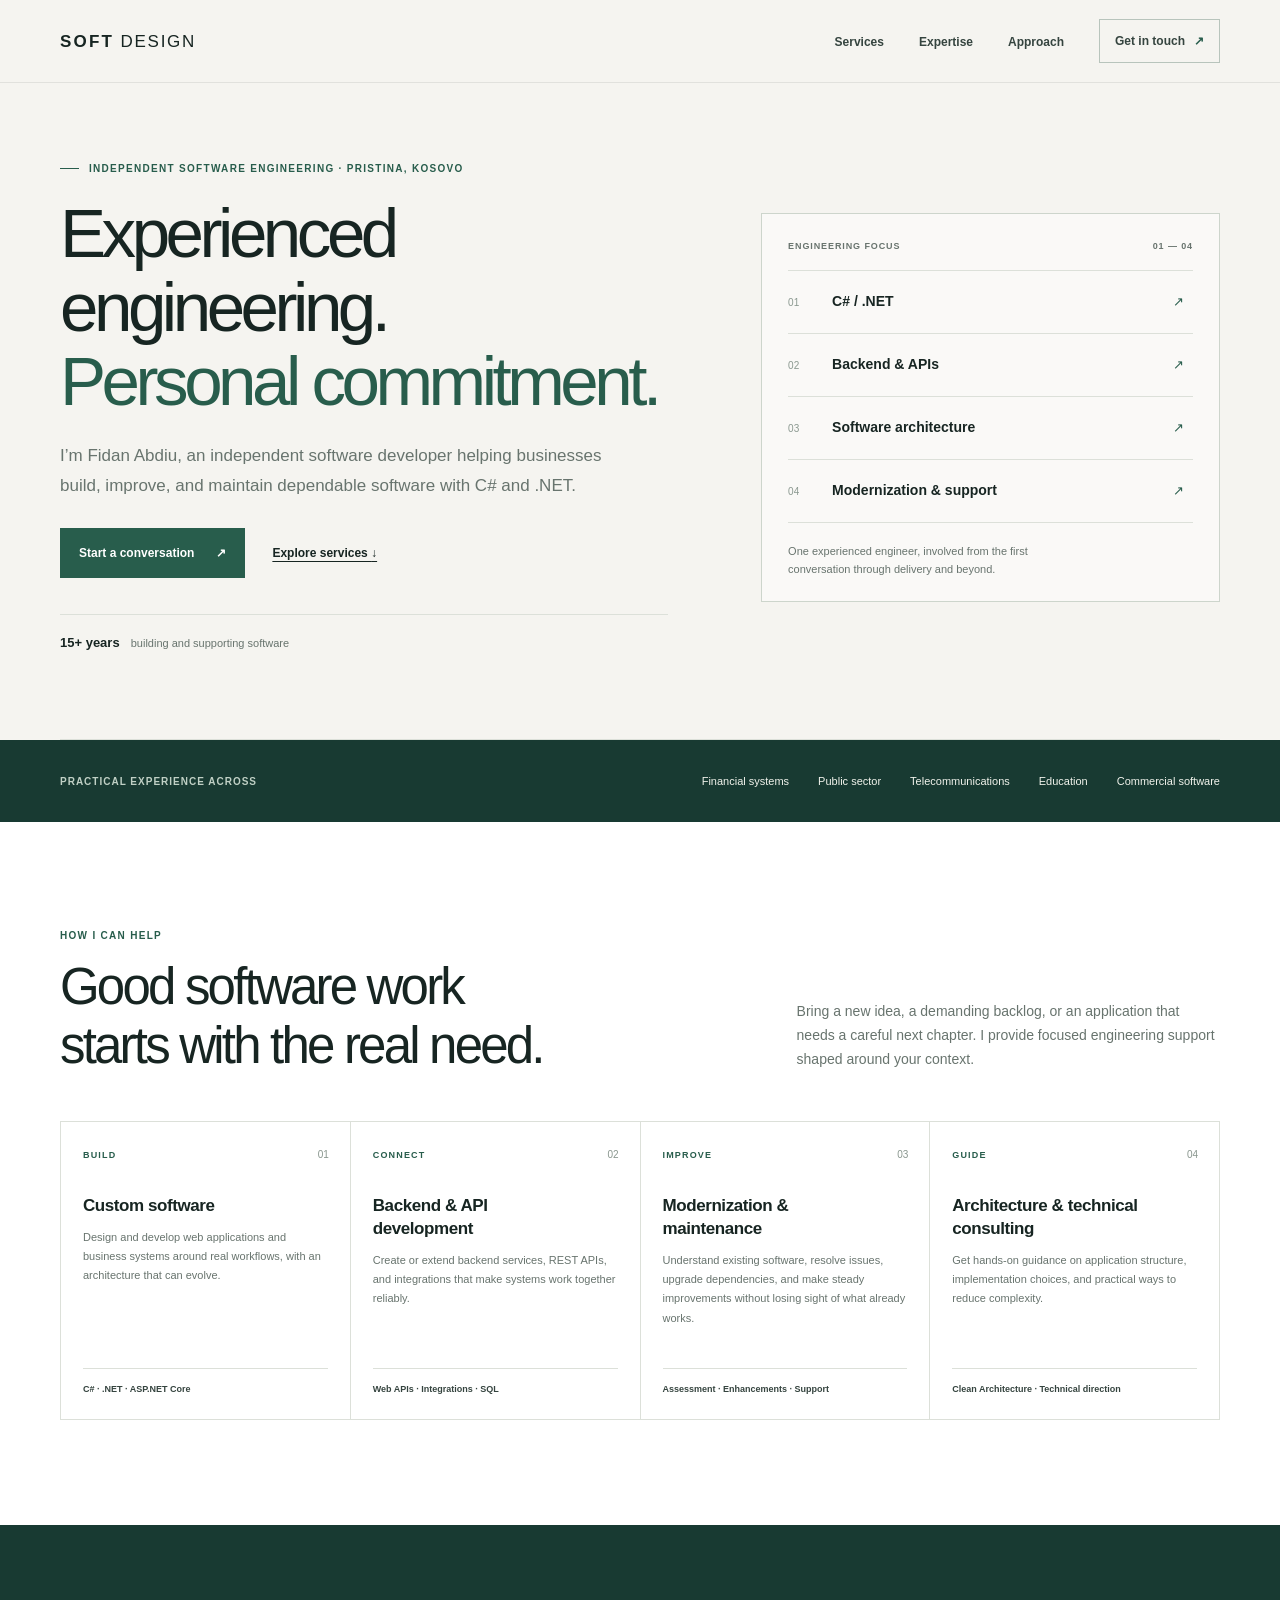
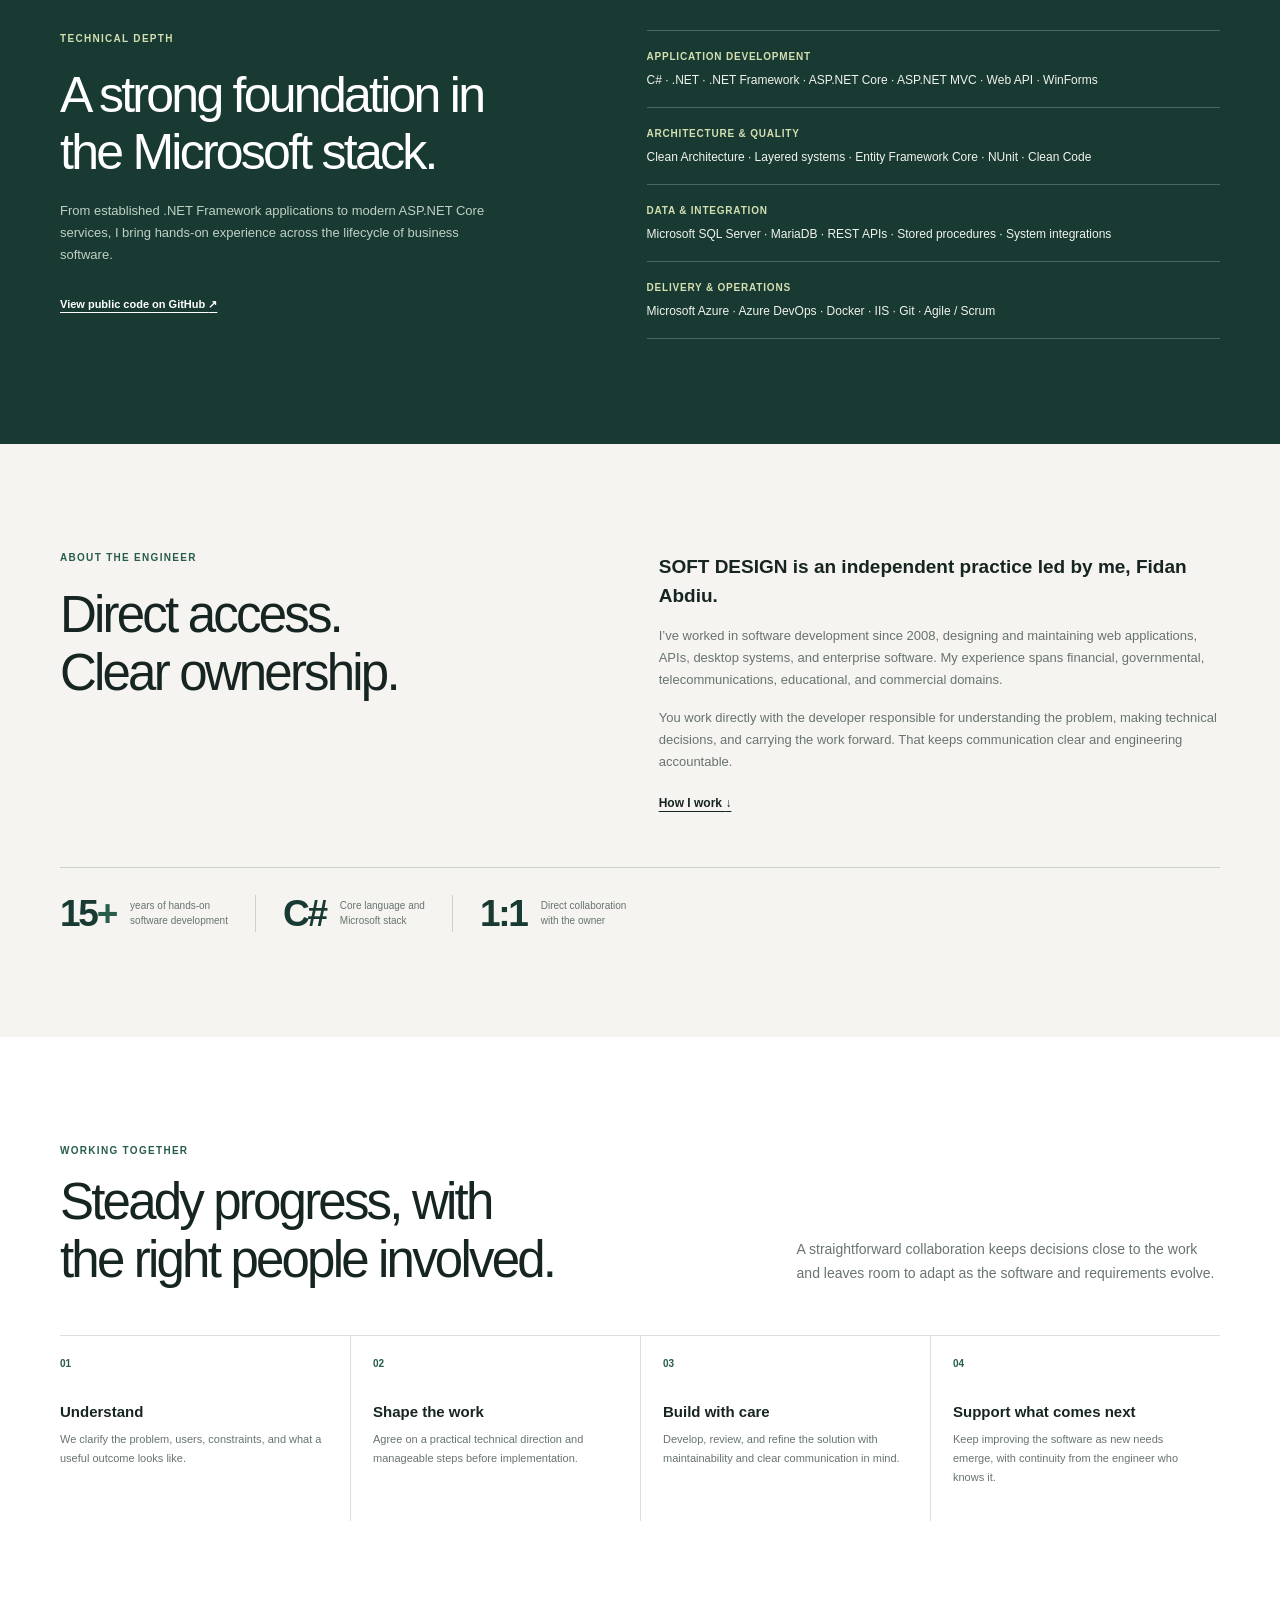
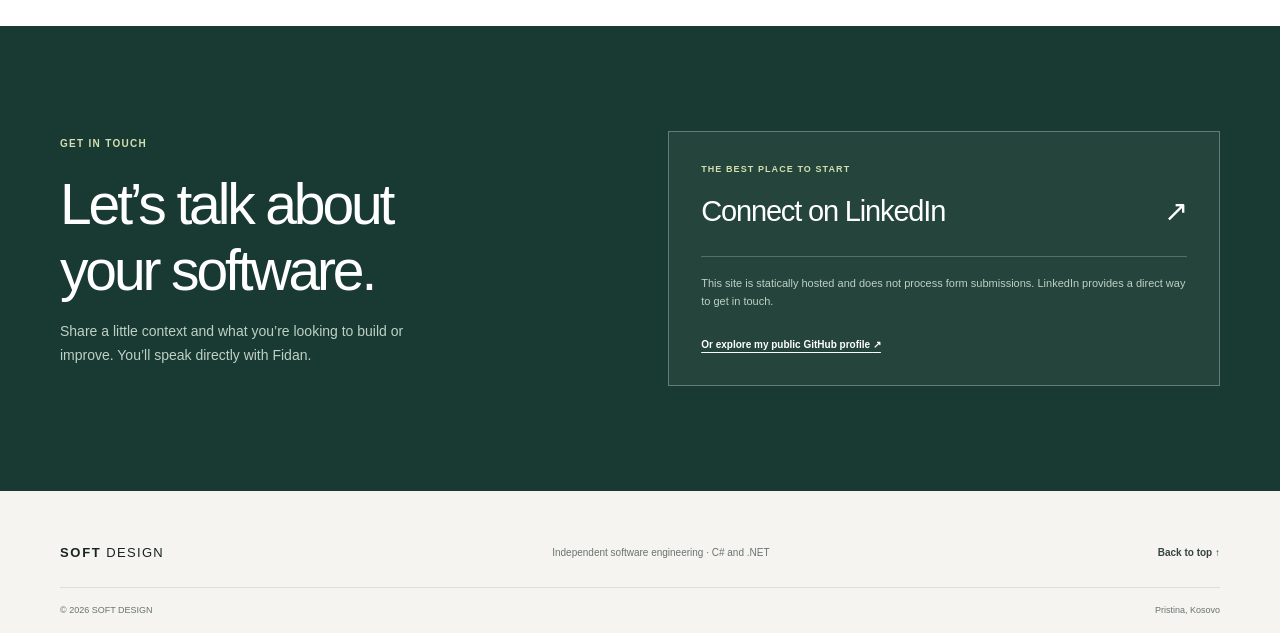
==== commit 531cc63e: "Website re-design." ====
--- a/index.html
+++ b/index.html
@@ -3,30 +3,56 @@
 <head>
     <meta charset="utf-8" />
     <meta name="viewport" content="width=device-width, initial-scale=1" />
-    <meta name="description" content="SoftDesign provides custom C# and .NET development, application maintenance, technical support, and feature development." />
-    <meta name="theme-color" content="#f7f9fc" />
+    <meta name="description" content="Independent C# and .NET software engineering by Fidan Abdiu. Custom applications, APIs, modernization, and long-term maintenance backed by 15+ years of experience." />
+    <meta name="theme-color" content="#f5f4f0" />
     <meta property="og:type" content="website" />
-    <meta property="og:title" content="SoftDesign | C# and .NET Software Development" />
-    <meta property="og:description" content="Custom C# and .NET development, application maintenance, technical support, and feature development." />
+    <meta property="og:site_name" content="SOFT DESIGN" />
+    <meta property="og:title" content="SOFT DESIGN | Independent C# and .NET Engineering" />
+    <meta property="og:description" content="Experienced software engineering. Personal commitment. Reliable solutions." />
     <meta property="og:url" content="https://www.softdesign-ks.com/" />
-    <title>SoftDesign | C# and .NET Software Development</title>
+    <meta name="twitter:card" content="summary" />
+    <meta name="twitter:title" content="SOFT DESIGN | Independent C# and .NET Engineering" />
+    <meta name="twitter:description" content="Custom software, APIs, modernization, and maintenance from an experienced independent .NET engineer." />
+    <title>SOFT DESIGN | Independent C# and .NET Engineering</title>
     <link rel="canonical" href="https://www.softdesign-ks.com/" />
     <link rel="stylesheet" href="css/style.css" />
     <script src="js/main.js" defer></script>
+    <script type="application/ld+json">
+    {
+      "@context": "https://schema.org",
+      "@type": "ProfessionalService",
+      "name": "SOFT DESIGN",
+      "url": "https://www.softdesign-ks.com/",
+      "description": "Independent software development and .NET engineering by Fidan Abdiu.",
+      "founder": {
+        "@type": "Person",
+        "name": "Fidan Abdiu",
+        "jobTitle": "Software Developer",
+        "sameAs": ["https://linkedin.com/in/fidanabdiu", "https://github.com/fidanabdiu"]
+      },
+      "address": {
+        "@type": "PostalAddress",
+        "addressLocality": "Pristina",
+        "addressCountry": "XK"
+      },
+      "knowsAbout": ["C#", ".NET", "ASP.NET Core", "Backend development", "REST APIs", "Software architecture", "Application modernization"]
+    }
+    </script>
 </head>
 <body>
     <a class="skip-link" href="#main">Skip to content</a>
     <header class="site-header" id="top">
         <nav class="container navigation" aria-label="Main navigation">
-            <a class="wordmark" href="#top" aria-label="SoftDesign home">SOFT<span>DESIGN</span></a>
+            <a class="wordmark" href="#top" aria-label="SOFT DESIGN home">SOFT<span> DESIGN</span></a>
             <button class="menu-toggle" type="button" aria-expanded="false" aria-controls="primary-menu">
                 <span class="menu-toggle-label">Menu</span>
                 <span class="menu-icon" aria-hidden="true"><span></span><span></span></span>
             </button>
             <ul class="nav-links" id="primary-menu">
                 <li><a href="#services">Services</a></li>
-                <li><a href="#about">About</a></li>
-                <li><a class="nav-contact" href="#contact">Contact <span aria-hidden="true">↗</span></a></li>
+                <li><a href="#expertise">Expertise</a></li>
+                <li><a href="#approach">Approach</a></li>
+                <li><a class="nav-contact" href="#contact">Get in touch <span aria-hidden="true">↗</span></a></li>
             </ul>
         </nav>
     </header>
@@ -35,110 +61,117 @@
         <section class="hero" aria-labelledby="hero-title">
             <div class="container hero-layout">
                 <div class="hero-copy">
-                    <p class="eyebrow"><span class="eyebrow-mark" aria-hidden="true"></span> Independent software development</p>
-                    <h1 id="hero-title">Software built with <span>care and experience.</span></h1>
-                    <p class="hero-intro">SoftDesign helps businesses build, maintain, and improve software with experienced C# and .NET engineering.</p>
+                    <p class="eyebrow"><span class="eyebrow-mark" aria-hidden="true"></span> Independent software engineering · Pristina, Kosovo</p>
+                    <h1 id="hero-title">Experienced engineering.<br /><em>Personal commitment.</em></h1>
+                    <p class="hero-intro">I’m Fidan Abdiu, an independent software developer helping businesses build, improve, and maintain dependable software with C# and .NET.</p>
                     <div class="hero-actions">
-                        <a class="button button-primary" href="#contact">Discuss your project <span aria-hidden="true">→</span></a>
+                        <a class="button button-primary" href="#contact">Start a conversation <span aria-hidden="true">↗</span></a>
                         <a class="text-link" href="#services">Explore services <span aria-hidden="true">↓</span></a>
                     </div>
+                    <p class="hero-proof"><strong>15+ years</strong> building and supporting software</p>
                 </div>
-                <div class="hero-aside" aria-label="SoftDesign engineering focus">
-                    <div class="orbit orbit-outer" aria-hidden="true"></div>
-                    <div class="orbit orbit-inner" aria-hidden="true"></div>
-                    <div class="orbit-core"><span class="core-dot" aria-hidden="true"></span><span>SOFT<br />DESIGN</span></div>
-                    <div class="orbit-tag tag-dotnet"><span aria-hidden="true">●</span> C# / .NET</div>
-                    <div class="orbit-tag tag-api">APIs</div>
-                    <div class="orbit-tag tag-systems">Business systems</div>
-                    <p class="orbit-caption">Thoughtful engineering.<br />Built around your needs.</p>
+                <div class="hero-aside" aria-label="Core engineering capabilities">
+                    <div class="aside-topline"><span>Engineering focus</span><span>01 — 04</span></div>
+                    <ul class="focus-list">
+                        <li><span>01</span><strong>C# / .NET</strong><span class="focus-arrow" aria-hidden="true">↗</span></li>
+                        <li><span>02</span><strong>Backend &amp; APIs</strong><span class="focus-arrow" aria-hidden="true">↗</span></li>
+                        <li><span>03</span><strong>Software architecture</strong><span class="focus-arrow" aria-hidden="true">↗</span></li>
+                        <li><span>04</span><strong>Modernization &amp; support</strong><span class="focus-arrow" aria-hidden="true">↗</span></li>
+                    </ul>
+                    <p class="aside-caption">One experienced engineer, involved from the first conversation through delivery and beyond.</p>
                 </div>
             </div>
             <div class="hero-rule" aria-hidden="true"></div>
         </section>
 
-        <section class="expertise-strip" aria-label="Areas of expertise">
-            <div class="container expertise-list">
-                <span>Custom software</span><span>Application maintenance</span><span>API development</span><span>Technical support</span>
+        <section class="experience-band" aria-label="Professional experience">
+            <div class="container experience-band-inner">
+                <p>Practical experience across</p>
+                <ul><li>Financial systems</li><li>Public sector</li><li>Telecommunications</li><li>Education</li><li>Commercial software</li></ul>
             </div>
         </section>
 
         <section class="section services-section" id="services" aria-labelledby="services-title">
             <div class="container">
                 <div class="section-heading">
-                    <div><p class="eyebrow">What we do</p><h2 id="services-title">Software that moves<br class="desktop-break" /> your business forward.</h2></div>
-                    <p class="section-summary">From a new capability to an established application that needs attention, get focused engineering support across the software lifecycle.</p>
+                    <div><p class="eyebrow">How I can help</p><h2 id="services-title">Good software work<br class="desktop-break" /> starts with the real need.</h2></div>
+                    <p class="section-summary">Bring a new idea, a demanding backlog, or an application that needs a careful next chapter. I provide focused engineering support shaped around your context.</p>
                 </div>
                 <div class="services-grid">
-                    <article class="service-card">
-                        <span class="card-index">01</span>
-                        <div class="service-symbol symbol-build" aria-hidden="true"><span></span><span></span><span></span></div>
-                        <h3>Custom development</h3>
-                        <p>Build tailored web applications, APIs, and business software around the way your organization works.</p>
-                        <span class="card-foot">C# · .NET · ASP.NET Core</span>
-                    </article>
-                    <article class="service-card">
-                        <span class="card-index">02</span>
-                        <div class="service-symbol symbol-care" aria-hidden="true"><span></span><span></span></div>
-                        <h3>Maintenance &amp; modernization</h3>
-                        <p>Keep existing applications dependable with targeted updates, issue resolution, and considered improvements.</p>
-                        <span class="card-foot">Support · Enhancements · Modernization</span>
-                    </article>
-                    <article class="service-card">
-                        <span class="card-index">03</span>
-                        <div class="service-symbol symbol-api" aria-hidden="true"><span></span><span></span><span></span></div>
-                        <h3>API &amp; backend engineering</h3>
-                        <p>Add and improve backend capabilities that connect systems and support the needs of your product.</p>
-                        <span class="card-foot">APIs · Integrations · Data</span>
-                    </article>
+                    <article class="service-card"><span class="card-index">01</span><p class="service-kicker">Build</p><h3>Custom software</h3><p>Design and develop web applications and business systems around real workflows, with an architecture that can evolve.</p><span class="card-foot">C# · .NET · ASP.NET Core</span></article>
+                    <article class="service-card"><span class="card-index">02</span><p class="service-kicker">Connect</p><h3>Backend &amp; API development</h3><p>Create or extend backend services, REST APIs, and integrations that make systems work together reliably.</p><span class="card-foot">Web APIs · Integrations · SQL</span></article>
+                    <article class="service-card"><span class="card-index">03</span><p class="service-kicker">Improve</p><h3>Modernization &amp; maintenance</h3><p>Understand existing software, resolve issues, upgrade dependencies, and make steady improvements without losing sight of what already works.</p><span class="card-foot">Assessment · Enhancements · Support</span></article>
+                    <article class="service-card"><span class="card-index">04</span><p class="service-kicker">Guide</p><h3>Architecture &amp; technical consulting</h3><p>Get hands-on guidance on application structure, implementation choices, and practical ways to reduce complexity.</p><span class="card-foot">Clean Architecture · Technical direction</span></article>
                 </div>
             </div>
         </section>
 
-        <section class="about-section" id="about" aria-labelledby="about-title">
+        <section class="expertise-section section" id="expertise" aria-labelledby="expertise-title">
+            <div class="container expertise-layout">
+                <div class="expertise-intro"><p class="eyebrow eyebrow-light">Technical depth</p><h2 id="expertise-title">A strong foundation in the Microsoft stack.</h2><p>From established .NET Framework applications to modern ASP.NET Core services, I bring hands-on experience across the lifecycle of business software.</p><a class="light-link" href="https://github.com/fidanabdiu" target="_blank" rel="noopener noreferrer">View public code on GitHub <span aria-hidden="true">↗</span></a></div>
+                <div class="expertise-groups">
+                    <div class="expertise-group"><h3>Application development</h3><p>C# · .NET · .NET Framework · ASP.NET Core · ASP.NET MVC · Web API · WinForms</p></div>
+                    <div class="expertise-group"><h3>Architecture &amp; quality</h3><p>Clean Architecture · Layered systems · Entity Framework Core · NUnit · Clean Code</p></div>
+                    <div class="expertise-group"><h3>Data &amp; integration</h3><p>Microsoft SQL Server · MariaDB · REST APIs · Stored procedures · System integrations</p></div>
+                    <div class="expertise-group"><h3>Delivery &amp; operations</h3><p>Microsoft Azure · Azure DevOps · Docker · IIS · Git · Agile / Scrum</p></div>
+                </div>
+            </div>
+        </section>
+
+        <section class="about-section section" id="about" aria-labelledby="about-title">
             <div class="container about-layout">
-                <div class="about-heading"><p class="eyebrow eyebrow-light">About SoftDesign</p><h2 id="about-title">Experience that reaches beyond the code.</h2></div>
+                <div class="about-heading"><p class="eyebrow">About the engineer</p><h2 id="about-title">Direct access. Clear ownership.</h2></div>
                 <div class="about-copy">
-                    <p class="about-lead">More than 15 years in software development, working with C# and Microsoft technologies.</p>
-                    <p>SoftDesign brings practical engineering experience to the full life of an application: understanding requirements, shaping the architecture, building features, and supporting software as it evolves.</p>
-                    <a class="light-link" href="#contact">Let’s talk about what you need <span aria-hidden="true">→</span></a>
+                    <p class="about-lead">SOFT DESIGN is an independent practice led by me, Fidan Abdiu.</p>
+                    <p>I’ve worked in software development since 2008, designing and maintaining web applications, APIs, desktop systems, and enterprise software. My experience spans financial, governmental, telecommunications, educational, and commercial domains.</p>
+                    <p>You work directly with the developer responsible for understanding the problem, making technical decisions, and carrying the work forward. That keeps communication clear and engineering accountable.</p>
+                    <a class="text-link" href="#approach">How I work <span aria-hidden="true">↓</span></a>
                 </div>
-                <div class="about-detail" aria-label="Engineering experience">
-                    <div><strong>15<span>+</span></strong><span>years in software<br />development</span></div>
+                <div class="about-detail" aria-label="Professional background">
+                    <div><strong>15<span>+</span></strong><span>years of hands-on<br />software development</span></div>
                     <div class="detail-line" aria-hidden="true"></div>
-                    <div><strong>C#</strong><span>Microsoft technology<br />focus</span></div>
+                    <div><strong>C#</strong><span>Core language and<br />Microsoft stack</span></div>
+                    <div class="detail-line" aria-hidden="true"></div>
+                    <div><strong>1:1</strong><span>Direct collaboration<br />with the owner</span></div>
                 </div>
+            </div>
+        </section>
+
+        <section class="approach-section section" id="approach" aria-labelledby="approach-title">
+            <div class="container">
+                <div class="section-heading">
+                    <div><p class="eyebrow">Working together</p><h2 id="approach-title">Steady progress, with<br class="desktop-break" /> the right people involved.</h2></div>
+                    <p class="section-summary">A straightforward collaboration keeps decisions close to the work and leaves room to adapt as the software and requirements evolve.</p>
+                </div>
+                <ol class="approach-steps">
+                    <li><span class="step-number">01</span><div><h3>Understand</h3><p>We clarify the problem, users, constraints, and what a useful outcome looks like.</p></div></li>
+                    <li><span class="step-number">02</span><div><h3>Shape the work</h3><p>Agree on a practical technical direction and manageable steps before implementation.</p></div></li>
+                    <li><span class="step-number">03</span><div><h3>Build with care</h3><p>Develop, review, and refine the solution with maintainability and clear communication in mind.</p></div></li>
+                    <li><span class="step-number">04</span><div><h3>Support what comes next</h3><p>Keep improving the software as new needs emerge, with continuity from the engineer who knows it.</p></div></li>
+                </ol>
             </div>
         </section>
 
         <section class="contact-section section" id="contact" aria-labelledby="contact-title">
             <div class="container contact-layout">
-                <div class="contact-copy">
-                    <p class="eyebrow">Get in touch</p>
-                    <h2 id="contact-title">Have a project in mind?</h2>
-                    <p>Tell us a little about what you’re building or improving. We’ll be glad to hear about it.</p>
-                    <div class="contact-note"><span class="contact-note-mark" aria-hidden="true">↗</span><span>Thoughtful conversations.<br />Practical engineering.</span></div>
+                <div class="contact-copy"><p class="eyebrow eyebrow-light">Get in touch</p><h2 id="contact-title">Let’s talk about your software.</h2><p>Share a little context and what you’re looking to build or improve. You’ll speak directly with Fidan.</p></div>
+                <div class="contact-panel">
+                    <p class="contact-panel-label">The best place to start</p>
+                    <a class="contact-link" href="https://linkedin.com/in/fidanabdiu" target="_blank" rel="noopener noreferrer">Connect on LinkedIn <span aria-hidden="true">↗</span></a>
+                    <p class="contact-panel-note">This site is statically hosted and does not process form submissions. LinkedIn provides a direct way to get in touch.</p>
+                    <a class="secondary-contact" href="https://github.com/fidanabdiu" target="_blank" rel="noopener noreferrer">Or explore my public GitHub profile <span aria-hidden="true">↗</span></a>
                 </div>
-                <form id="contactForm" class="contact-form">
-                    <div class="form-row">
-                        <div class="form-group"><label for="name">Your name</label><input type="text" id="name" name="name" autocomplete="name" required /></div>
-                        <div class="form-group"><label for="email">Email address</label><input type="email" id="email" name="email" autocomplete="email" required /></div>
-                    </div>
-                    <div class="form-group"><label for="message">How can we help?</label><textarea id="message" name="message" rows="5" required></textarea></div>
-                    <p class="form-note">Message delivery is not configured yet. Form submissions will not be sent.</p>
-                    <button type="submit" class="button button-primary submit-button">Send enquiry <span aria-hidden="true">→</span></button>
-                    <p class="form-status" id="formStatus" role="status" aria-live="polite"></p>
-                </form>
             </div>
         </section>
     </main>
 
     <footer class="site-footer">
         <div class="container footer-content">
-            <a class="wordmark footer-wordmark" href="#top" aria-label="SoftDesign home">SOFT<span>DESIGN</span></a>
-            <p>Independent software development · C# and .NET</p>
+            <a class="wordmark footer-wordmark" href="#top" aria-label="SOFT DESIGN home">SOFT<span> DESIGN</span></a>
+            <p>Independent software engineering · C# and .NET</p>
             <a class="back-top" href="#top">Back to top <span aria-hidden="true">↑</span></a>
         </div>
-        <div class="container footer-bottom"><span>© <span id="currentYear">2026</span> SoftDesign</span><span>Built with care.</span></div>
+        <div class="container footer-bottom"><span>© <span id="currentYear">2026</span> SOFT DESIGN</span><span>Pristina, Kosovo</span></div>
     </footer>
 </body>
 </html>
--- a/css/style.css
+++ b/css/style.css
@@ -1,213 +1,210 @@
 :root {
   color-scheme: light;
-  --blue: #0078d4;
-  --blue-dark: #005a9e;
-  --ink: #172636;
-  --ink-soft: #405266;
-  --muted: #67788a;
-  --line: #e1e8ef;
-  --paper: #ffffff;
-  --wash: #f4f7fa;
-  --navy: #102438;
+  --paper: #f5f4f0;
+  --white: #fff;
+  --ink: #172522;
+  --ink-soft: #35443f;
+  --muted: #68746e;
+  --line: #dce0d9;
+  --green: #285d4c;
+  --green-dark: #183a32;
+  --lime: #d3dfb0;
+  --wash: #ecefe8;
   --container: 1160px;
-  --shadow-card: 0 18px 50px rgba(24, 49, 73, 0.07);
-}
-
-*,
-*::before,
-*::after { box-sizing: border-box; }
-
-html { scroll-behavior: smooth; scroll-padding-top: 90px; }
-
-body {
-  margin: 0;
-  background: var(--paper);
-  color: var(--ink);
-  font-family: "Segoe UI", system-ui, -apple-system, BlinkMacSystemFont, sans-serif;
-  font-size: 16px;
-  line-height: 1.65;
-  -webkit-font-smoothing: antialiased;
-}
-
-button, input, textarea { font: inherit; }
+  --body-font: 'Segoe UI', Arial, sans-serif;
+  --display-font: 'Segoe UI', Arial, sans-serif;
+}
+
+* { box-sizing: border-box; }
+html { scroll-behavior: smooth; scroll-padding-top: 86px; }
+body { margin: 0; background: var(--paper); color: var(--ink); font-family: var(--body-font); font-size: 15px; line-height: 1.7; -webkit-font-smoothing: antialiased; }
 a { color: inherit; }
 .container { width: min(var(--container), calc(100% - 64px)); margin-inline: auto; }
-
-.skip-link {
-  position: fixed; z-index: 2000; top: 10px; left: 10px; padding: 10px 16px;
-  transform: translateY(-160%); border-radius: 4px; background: var(--navy); color: white;
-}
+.skip-link { position: absolute; z-index: 20; top: 8px; left: 8px; padding: 10px 14px; transform: translateY(-150%); background: var(--white); color: var(--ink); }
 .skip-link:focus { transform: translateY(0); }
-
-.site-header {
-  position: sticky; z-index: 1000; top: 0; background: rgba(255, 255, 255, .96);
-  border-bottom: 1px solid rgba(225, 232, 239, .8); backdrop-filter: blur(12px);
-}
-.navigation { min-height: 76px; display: flex; align-items: center; justify-content: space-between; }
-.wordmark { display: inline-flex; align-items: baseline; gap: 4px; text-decoration: none; color: var(--ink); font-size: 19px; font-weight: 750; letter-spacing: .065em; line-height: 1; }
-.wordmark span { color: var(--blue); font-weight: 500; }
-.nav-links { display: flex; align-items: center; gap: 38px; list-style: none; padding: 0; margin: 0; }
-.nav-links a { text-decoration: none; color: var(--ink-soft); font-size: 14px; font-weight: 550; transition: color .18s ease; }
-.nav-links a:hover, .nav-links a:focus-visible { color: var(--blue); }
-.nav-links .nav-contact { color: var(--blue); }
-.nav-contact span { padding-left: 5px; }
+.site-header { position: relative; z-index: 10; border-bottom: 1px solid rgba(23,37,34,.09); background: var(--paper); }
+.navigation { min-height: 82px; display: flex; align-items: center; justify-content: space-between; }
+.wordmark { font-family: var(--display-font); font-size: 17px; line-height: 1; font-weight: 700; letter-spacing: .13em; text-decoration: none; }
+.wordmark span { font-weight: 500; letter-spacing: .1em; }
+.nav-links { display: flex; align-items: center; gap: 35px; margin: 0; padding: 0; list-style: none; }
+.nav-links a { color: var(--ink-soft); font-size: 12px; font-weight: 600; text-decoration: none; }
+.nav-links a:hover, .text-link:hover, .secondary-contact:hover { color: var(--green); }
+.nav-contact { display: inline-flex; align-items: center; gap: 9px; padding: 11px 15px; border: 1px solid #b8c4bc; }
+.nav-contact span, .back-top span { color: var(--green); }
 .menu-toggle { display: none; }
 
-.hero { position: relative; overflow: hidden; background: var(--wash); }
-.hero-layout { min-height: 550px; display: grid; grid-template-columns: 1.1fr .9fr; align-items: center; gap: 52px; padding-block: 76px 82px; }
-.hero-copy { max-width: 650px; padding-bottom: 12px; }
-.eyebrow { display: flex; align-items: center; gap: 10px; margin: 0 0 20px; color: var(--blue); font-size: 11px; line-height: 1.4; font-weight: 750; letter-spacing: .14em; text-transform: uppercase; }
-.eyebrow-mark { width: 22px; height: 1px; background: var(--blue); }
+.hero { position: relative; overflow: hidden; }
+.hero-layout { min-height: 560px; display: grid; grid-template-columns: 1.14fr .86fr; align-items: center; gap: 8%; padding-block: 77px 86px; }
+.hero-copy { max-width: 680px; }
+.eyebrow { display: flex; align-items: center; gap: 10px; margin: 0 0 20px; color: var(--green); font-size: 10px; font-weight: 700; letter-spacing: .13em; text-transform: uppercase; }
+.eyebrow-mark { width: 19px; height: 1px; background: currentColor; }
 h1, h2, h3, p { margin-top: 0; }
-h1 { max-width: 680px; margin-bottom: 23px; font-size: clamp(46px, 5.3vw, 72px); line-height: 1.07; letter-spacing: -.055em; font-weight: 650; }
-h1 span { color: var(--blue); }
-.hero-intro { max-width: 520px; margin-bottom: 30px; color: var(--ink-soft); font-size: 18px; line-height: 1.7; }
-.hero-actions { display: flex; align-items: center; flex-wrap: wrap; gap: 28px; }
-.button { min-height: 52px; display: inline-flex; align-items: center; justify-content: center; gap: 20px; padding: 0 21px; border: 1px solid transparent; border-radius: 3px; text-decoration: none; font-size: 14px; font-weight: 650; cursor: pointer; transition: background-color .18s ease, border-color .18s ease, transform .18s ease; }
-.button:hover { transform: translateY(-1px); }
-.button-primary { background: var(--blue); color: white; }
-.button-primary:hover { background: var(--blue-dark); }
-.text-link, .light-link { display: inline-flex; gap: 10px; align-items: center; color: var(--ink); text-decoration: none; font-size: 14px; font-weight: 650; }
-.text-link:hover { color: var(--blue); }
-
-.hero-aside { min-height: 380px; position: relative; display: grid; place-items: center; isolation: isolate; }
-.hero-aside::before { content: ""; position: absolute; width: 340px; height: 340px; border-radius: 50%; background: radial-gradient(circle, rgba(0,120,212,.11), rgba(0,120,212,0) 68%); z-index: -1; }
-.orbit { position: absolute; border: 1px solid rgba(0, 120, 212, .19); border-radius: 50%; }
-.orbit-outer { width: 305px; height: 305px; }
-.orbit-inner { width: 212px; height: 212px; border-color: rgba(0, 120, 212, .25); }
-.orbit-core { width: 124px; height: 124px; display: grid; place-content: center; justify-items: center; gap: 9px; border: 1px solid rgba(0,120,212,.16); border-radius: 50%; background: rgba(255,255,255,.94); box-shadow: 0 16px 46px rgba(27, 82, 125, .12); color: var(--ink); font-size: 11px; font-weight: 750; letter-spacing: .08em; line-height: 1.3; text-align: center; }
-.core-dot { width: 8px; height: 8px; border-radius: 50%; background: var(--blue); box-shadow: 0 0 0 5px rgba(0,120,212,.1); }
-.orbit-tag { position: absolute; padding: 8px 13px; border: 1px solid #e7edf2; border-radius: 3px; background: white; box-shadow: 0 7px 24px rgba(24,49,73,.06); color: var(--ink-soft); font-size: 11px; font-weight: 650; white-space: nowrap; }
-.tag-dotnet { top: 46px; right: 2%; }.tag-dotnet span { margin-right: 7px; color: var(--blue); font-size: 8px; }
-.tag-api { top: 47%; left: 0; }.tag-systems { bottom: 47px; right: 1%; }
-.orbit-caption { position: absolute; bottom: -2px; left: 0; color: var(--muted); font-size: 11px; line-height: 1.5; }
+h1 { max-width: 670px; margin-bottom: 22px; font-family: var(--display-font); font-size: clamp(43px, 5.4vw, 70px); font-weight: 500; line-height: 1.07; letter-spacing: -.065em; }
+h1 em { color: var(--green); font-style: normal; }
+.hero-intro { max-width: 555px; margin-bottom: 28px; color: var(--muted); font-size: 17px; line-height: 1.75; }
+.hero-actions { display: flex; align-items: center; gap: 27px; }
+.button { min-height: 50px; display: inline-flex; align-items: center; justify-content: center; gap: 22px; padding: 0 19px; font-size: 12px; font-weight: 650; text-decoration: none; transition: background .2s ease, transform .2s ease; }
+.button-primary { background: var(--green); color: white; }
+.button-primary:hover { transform: translateY(-2px); background: var(--green-dark); }
+.text-link { color: var(--ink); font-size: 12px; font-weight: 650; text-decoration-thickness: 1px; text-underline-offset: 4px; }
+.hero-proof { margin: 36px 0 0; padding-top: 17px; border-top: 1px solid var(--line); color: var(--muted); font-size: 11px; }
+.hero-proof strong { margin-right: 8px; color: var(--ink); font-size: 13px; }
+.hero-aside { align-self: center; padding: 25px 26px 22px; border: 1px solid #cdd5cc; background: rgba(255,255,255,.42); }
+.aside-topline { display: flex; justify-content: space-between; padding-bottom: 16px; border-bottom: 1px solid var(--line); color: var(--muted); font-size: 9px; font-weight: 700; letter-spacing: .1em; text-transform: uppercase; }
+.focus-list { margin: 0; padding: 0; list-style: none; }
+.focus-list li { min-height: 63px; display: grid; grid-template-columns: 34px 1fr 20px; align-items: center; gap: 10px; border-bottom: 1px solid var(--line); }
+.focus-list li > span:first-child { color: #8b9990; font-size: 10px; }
+.focus-list strong { font-family: var(--display-font); font-size: 14px; font-weight: 600; }
+.focus-arrow { color: var(--green); font-size: 13px; }
+.aside-caption { max-width: 290px; margin: 19px 0 0; color: var(--muted); font-size: 11px; line-height: 1.65; }
 .hero-rule { height: 1px; position: absolute; right: max(32px, calc((100% - var(--container)) / 2)); bottom: 0; left: max(32px, calc((100% - var(--container)) / 2)); background: var(--line); }
 
-.expertise-strip { background: var(--paper); }
-.expertise-list { min-height: 84px; display: flex; align-items: center; justify-content: space-between; gap: 20px; color: var(--ink-soft); font-size: 12px; font-weight: 600; }
-.expertise-list span { display: inline-flex; align-items: center; gap: 10px; }
-.expertise-list span::before { content: ""; width: 5px; height: 5px; border-radius: 50%; background: var(--blue); opacity: .7; }
-
-.section { padding-block: 104px; }
-.services-section { background: white; }
-.section-heading { display: grid; grid-template-columns: 1fr .65fr; align-items: end; gap: 70px; margin-bottom: 47px; }
+.experience-band { background: var(--green-dark); color: white; }
+.experience-band-inner { min-height: 82px; display: flex; align-items: center; justify-content: space-between; gap: 25px; }
+.experience-band p { margin: 0; color: #c0d0c5; font-size: 10px; font-weight: 600; letter-spacing: .1em; text-transform: uppercase; }
+.experience-band ul { display: flex; flex-wrap: wrap; gap: 13px 29px; margin: 0; padding: 0; list-style: none; }
+.experience-band li { color: #f1f3ec; font-size: 11px; }
+
+.section { padding-block: 105px; }
+.services-section { background: var(--white); }
+.section-heading { display: grid; grid-template-columns: 1fr .64fr; align-items: end; gap: 75px; margin-bottom: 45px; }
 .section-heading .eyebrow { margin-bottom: 14px; }
-h2 { margin-bottom: 0; font-size: clamp(34px, 4vw, 49px); line-height: 1.14; letter-spacing: -.04em; font-weight: 620; }
-.section-summary { max-width: 430px; margin: 0 0 5px; color: var(--muted); font-size: 15px; }
-.services-grid { display: grid; grid-template-columns: repeat(3, 1fr); gap: 18px; }
-.service-card { min-height: 312px; position: relative; display: flex; flex-direction: column; padding: 28px 27px 24px; border: 1px solid var(--line); background: white; transition: border-color .2s ease, box-shadow .2s ease, transform .2s ease; }
-.service-card:hover { transform: translateY(-3px); border-color: rgba(0,120,212,.42); box-shadow: var(--shadow-card); }
-.card-index { position: absolute; top: 26px; right: 27px; color: #93a3b3; font-size: 11px; font-weight: 650; }
-.service-symbol { width: 45px; height: 45px; position: relative; display: flex; align-items: center; justify-content: center; gap: 3px; margin-bottom: 24px; border-radius: 50%; background: #edf6fc; }
-.symbol-build span { width: 4px; height: 17px; border-radius: 4px; background: var(--blue); }.symbol-build span:nth-child(2) { height: 25px; opacity: .66; }.symbol-build span:nth-child(3) { height: 12px; opacity: .42; }
-.symbol-care span:first-child { width: 17px; height: 17px; border: 1.5px solid var(--blue); border-radius: 50%; }.symbol-care span:last-child { position: absolute; width: 8px; height: 8px; border-radius: 50%; background: var(--blue); }
-.symbol-api span { width: 6px; height: 6px; border-radius: 50%; background: var(--blue); }.symbol-api span:nth-child(2) { width: 17px; height: 1px; border-radius: 0; }.symbol-api span:last-child { width: 6px; height: 6px; }
-.service-card h3 { margin-bottom: 11px; font-size: 18px; line-height: 1.35; letter-spacing: -.02em; font-weight: 650; }
-.service-card p { margin-bottom: 26px; color: var(--muted); font-size: 13px; line-height: 1.7; }
-.card-foot { margin-top: auto; padding-top: 15px; border-top: 1px solid var(--line); color: var(--ink-soft); font-size: 10px; font-weight: 650; letter-spacing: .025em; }
-
-.about-section { padding-block: 94px 88px; background: var(--navy); color: white; }
-.about-layout { display: grid; grid-template-columns: 1fr 1.04fr; column-gap: 90px; row-gap: 50px; }
-.eyebrow-light { color: #72baf0; }
-.about-heading h2 { max-width: 430px; font-size: clamp(36px, 4vw, 48px); }
-.about-copy { padding-top: 2px; }
-.about-lead { margin-bottom: 15px; color: white; font-size: 20px; line-height: 1.5; font-weight: 550; }
-.about-copy > p:not(.about-lead) { margin-bottom: 24px; color: #b8c6d3; font-size: 14px; }
-.light-link { color: white; font-size: 13px; }.light-link:hover { color: #72baf0; }
-.about-detail { grid-column: 1 / -1; display: flex; align-items: center; gap: 27px; padding-top: 27px; border-top: 1px solid rgba(255,255,255,.16); }
-.about-detail > div:not(.detail-line) { display: flex; align-items: center; gap: 15px; }
-.about-detail strong { color: white; font-size: 40px; line-height: 1; letter-spacing: -.05em; font-weight: 550; }
-.about-detail strong span { color: #72baf0; }
-.about-detail > div > span { color: #b8c6d3; font-size: 11px; line-height: 1.45; }
-.detail-line { width: 1px; height: 38px; background: rgba(255,255,255,.22); }
-
-.contact-section { background: var(--wash); }
-.contact-layout { display: grid; grid-template-columns: .8fr 1.2fr; gap: 100px; align-items: start; }
-.contact-copy h2 { max-width: 390px; margin-bottom: 17px; }
-.contact-copy > p:not(.eyebrow) { max-width: 360px; color: var(--muted); font-size: 15px; }
-.contact-note { display: flex; align-items: center; gap: 14px; margin-top: 40px; color: var(--ink-soft); font-size: 11px; line-height: 1.5; }
-.contact-note-mark { width: 34px; height: 34px; display: grid; place-items: center; border: 1px solid #cdd9e3; border-radius: 50%; color: var(--blue); font-size: 14px; }
-.contact-form { padding: 30px; border: 1px solid var(--line); background: white; box-shadow: 0 14px 40px rgba(24,49,73,.045); }
-.form-row { display: grid; grid-template-columns: 1fr 1fr; gap: 17px; }
-.form-group { display: flex; flex-direction: column; gap: 7px; margin-bottom: 19px; }
-.form-group label { color: var(--ink-soft); font-size: 11px; font-weight: 650; }
-.form-group input, .form-group textarea { width: 100%; border: 1px solid #d8e1e9; border-radius: 2px; outline: none; background: white; color: var(--ink); font-size: 14px; transition: border-color .18s ease, box-shadow .18s ease; }
-.form-group input { height: 47px; padding: 0 12px; }
-.form-group textarea { min-height: 135px; padding: 11px 12px; resize: vertical; }
-.form-group input:focus, .form-group textarea:focus { border-color: var(--blue); box-shadow: 0 0 0 3px rgba(0,120,212,.12); }
-.submit-button { min-width: 160px; }
-.form-note { margin: -2px 0 14px; color: #68798a; font-size: 11px; line-height: 1.5; }
-.form-status { min-height: 1.4em; margin: 12px 0 0; color: var(--ink-soft); font-size: 12px; }
-
-.site-footer { padding-top: 28px; background: white; }
-.footer-content { min-height: 72px; display: flex; align-items: center; justify-content: space-between; gap: 20px; }
-.footer-wordmark { font-size: 15px; }
-.footer-content p { margin: 0; color: var(--muted); font-size: 11px; }
-.back-top { color: var(--ink-soft); text-decoration: none; font-size: 11px; font-weight: 600; }.back-top:hover { color: var(--blue); }
-.back-top span { margin-left: 7px; color: var(--blue); }
-.footer-bottom { min-height: 48px; display: flex; align-items: center; justify-content: space-between; border-top: 1px solid var(--line); color: #8492a0; font-size: 10px; }
-
-:focus-visible { outline: 3px solid rgba(0,120,212,.55); outline-offset: 3px; }
-
-@media (max-width: 900px) {
-  .hero-layout { grid-template-columns: 1.05fr .75fr; gap: 20px; }
-  .hero-aside { transform: scale(.86); }
-  .section-heading { gap: 35px; }
-  .contact-layout { gap: 50px; }
-  .service-card { padding-inline: 21px; }
-}
-
-@media (max-width: 680px) {
-  html { scroll-padding-top: 72px; }
+h2 { margin-bottom: 0; font-family: var(--display-font); font-size: clamp(35px, 4.1vw, 51px); font-weight: 500; line-height: 1.15; letter-spacing: -.055em; }
+.section-summary { max-width: 440px; margin: 0 0 4px; color: var(--muted); font-size: 14px; }
+.services-grid { display: grid; grid-template-columns: repeat(4, 1fr); border-top: 1px solid var(--line); border-left: 1px solid var(--line); }
+.service-card { min-height: 298px; position: relative; display: flex; flex-direction: column; padding: 26px 22px 21px; border-right: 1px solid var(--line); border-bottom: 1px solid var(--line); transition: background .2s ease; }
+.service-card:hover { background: #fbfcfa; }
+.card-index { position: absolute; top: 24px; right: 21px; color: #89968e; font-size: 10px; }
+.service-kicker { margin-bottom: 32px; color: var(--green); font-size: 9px; font-weight: 700; letter-spacing: .13em; text-transform: uppercase; }
+.service-card h3 { max-width: 195px; margin-bottom: 10px; font-family: var(--display-font); font-size: 17px; font-weight: 650; line-height: 1.35; letter-spacing: -.025em; }
+.service-card > p:not(.service-kicker) { margin-bottom: 22px; color: var(--muted); font-size: 11px; line-height: 1.75; }
+.card-foot { margin-top: auto; padding-top: 13px; border-top: 1px solid var(--line); color: var(--ink-soft); font-size: 9px; font-weight: 600; }
+
+.expertise-section { background: var(--green-dark); color: white; }
+.expertise-layout { display: grid; grid-template-columns: .78fr 1fr; gap: 12%; }
+.eyebrow-light { color: var(--lime); }
+.expertise-intro h2 { max-width: 430px; margin-bottom: 18px; font-size: clamp(37px, 4.1vw, 50px); }
+.expertise-intro > p:not(.eyebrow) { max-width: 425px; margin-bottom: 24px; color: #c0d0c5; font-size: 13px; }
+.light-link { color: white; font-size: 11px; font-weight: 650; text-underline-offset: 4px; }
+.expertise-groups { border-top: 1px solid rgba(255,255,255,.22); }
+.expertise-group { padding: 17px 0 16px; border-bottom: 1px solid rgba(255,255,255,.22); }
+.expertise-group h3 { margin-bottom: 5px; color: var(--lime); font-size: 10px; font-weight: 700; letter-spacing: .08em; text-transform: uppercase; }
+.expertise-group p { margin: 0; color: #f1f3ec; font-size: 12px; line-height: 1.75; }
+
+.about-section { background: var(--paper); }
+.about-layout { display: grid; grid-template-columns: .86fr 1fr; column-gap: 10%; row-gap: 52px; }
+.about-heading h2 { max-width: 400px; }
+.about-copy { padding-top: 3px; }
+.about-lead { margin-bottom: 14px; color: var(--ink); font-family: var(--display-font); font-size: 19px; line-height: 1.55; font-weight: 600; }
+.about-copy > p:not(.about-lead) { margin-bottom: 16px; color: var(--muted); font-size: 13px; }
+.about-copy .text-link { display: inline-block; margin-top: 4px; }
+.about-detail { grid-column: 1 / -1; display: flex; align-items: center; gap: 27px; padding-top: 27px; border-top: 1px solid #cbd3c9; }
+.about-detail > div:not(.detail-line) { display: flex; align-items: center; gap: 14px; }
+.about-detail strong { color: var(--green-dark); font-family: var(--display-font); font-size: 37px; line-height: 1; letter-spacing: -.06em; font-weight: 600; }
+.about-detail strong span { color: var(--green); }
+.about-detail > div > span { color: var(--muted); font-size: 10px; line-height: 1.5; }
+.detail-line { width: 1px; height: 37px; background: #cbd3c9; }
+
+.approach-section { background: var(--white); }
+.approach-steps { display: grid; grid-template-columns: repeat(4, 1fr); margin: 0; padding: 0; border-top: 1px solid var(--line); list-style: none; }
+.approach-steps li { display: flex; flex-direction: column; gap: 27px; min-height: 185px; padding: 19px 23px 12px 0; }
+.approach-steps li + li { padding-left: 22px; border-left: 1px solid var(--line); }
+.step-number { color: var(--green); font-size: 10px; font-weight: 700; }
+.approach-steps h3 { margin-bottom: 6px; font-family: var(--display-font); font-size: 15px; font-weight: 650; }
+.approach-steps p { margin: 0; color: var(--muted); font-size: 11px; line-height: 1.7; }
+
+.contact-section { background: var(--green-dark); color: white; }
+.contact-layout { display: grid; grid-template-columns: .85fr 1fr; gap: 12%; align-items: center; }
+.contact-copy h2 { max-width: 440px; margin-bottom: 17px; font-size: clamp(39px, 4.7vw, 57px); }
+.contact-copy > p:not(.eyebrow) { max-width: 360px; color: #c0d0c5; font-size: 14px; }
+.contact-panel { padding: 30px 32px; border: 1px solid rgba(255,255,255,.3); background: rgba(255,255,255,.05); }
+.contact-panel-label { margin-bottom: 10px; color: var(--lime); font-size: 9px; font-weight: 700; letter-spacing: .12em; text-transform: uppercase; }
+.contact-link { display: flex; align-items: center; justify-content: space-between; padding-bottom: 19px; border-bottom: 1px solid rgba(255,255,255,.23); color: white; font-family: var(--display-font); font-size: clamp(21px, 2.5vw, 29px); font-weight: 500; letter-spacing: -.04em; text-decoration: none; }
+.contact-link:hover { color: var(--lime); }
+.contact-panel-note { margin: 17px 0 19px; color: #c0d0c5; font-size: 11px; }
+.secondary-contact { color: white; font-size: 10px; font-weight: 600; text-underline-offset: 4px; }
+
+.site-footer { padding-top: 26px; background: var(--paper); }
+.footer-content { min-height: 70px; display: flex; align-items: center; justify-content: space-between; gap: 20px; }
+.footer-wordmark { font-size: 13px; }
+.footer-content p { margin: 0; color: var(--muted); font-size: 10px; }
+.back-top { color: var(--ink-soft); font-size: 10px; font-weight: 600; text-decoration: none; }
+.footer-bottom { min-height: 46px; display: flex; align-items: center; justify-content: space-between; border-top: 1px solid var(--line); color: var(--muted); font-size: 9px; }
+:focus-visible { outline: 3px solid #6b9c79; outline-offset: 4px; }
+
+@media (max-width: 980px) {
+  .hero-layout { grid-template-columns: 1fr .82fr; gap: 5%; }
+  .services-grid { grid-template-columns: repeat(2, 1fr); }
+  .service-card { min-height: 265px; }
+  .section-heading { gap: 40px; }
+  .experience-band-inner { align-items: flex-start; flex-direction: column; justify-content: center; gap: 7px; padding-block: 18px; }
+  .expertise-layout, .contact-layout { gap: 8%; }
+}
+
+@media (max-width: 700px) {
+  html { scroll-padding-top: 70px; }
   .container { width: min(var(--container), calc(100% - 40px)); }
   .navigation { min-height: 68px; }
-  .menu-toggle { display: inline-flex; align-items: center; gap: 10px; padding: 9px 0 9px 12px; border: 0; background: transparent; color: var(--ink); cursor: pointer; font-size: 12px; font-weight: 650; }
-  .menu-icon { width: 19px; display: grid; gap: 5px; }
+  .menu-toggle { display: inline-flex; align-items: center; gap: 10px; padding: 9px 0 9px 12px; border: 0; background: transparent; color: var(--ink); cursor: pointer; font-family: inherit; font-size: 11px; font-weight: 650; }
+  .menu-icon { width: 18px; display: grid; gap: 5px; }
   .menu-icon span { height: 1.5px; background: currentColor; transition: transform .18s ease; }
   .menu-toggle[aria-expanded="true"] .menu-icon span:first-child { transform: translateY(3.25px) rotate(45deg); }
   .menu-toggle[aria-expanded="true"] .menu-icon span:last-child { transform: translateY(-3.25px) rotate(-45deg); }
-  .nav-links { position: absolute; top: 100%; right: 0; left: 0; display: none; gap: 0; padding: 7px 20px 15px; border-bottom: 1px solid var(--line); background: white; box-shadow: 0 12px 18px rgba(24,49,73,.07); }
+  .nav-links { position: absolute; top: 100%; right: 0; left: 0; display: none; gap: 0; padding: 7px 20px 15px; border-bottom: 1px solid var(--line); background: var(--paper); box-shadow: 0 12px 18px rgba(24,49,73,.07); }
   .nav-links.is-open { display: block; }
   .nav-links li a { display: block; padding: 12px 0; }
-  .hero-layout { min-height: auto; display: block; padding-block: 66px 43px; }
-  .hero-copy { padding: 0; }
-  .eyebrow { margin-bottom: 16px; font-size: 10px; }
-  h1 { max-width: 530px; margin-bottom: 17px; font-size: clamp(42px, 11vw, 58px); }
-  .hero-intro { max-width: 470px; margin-bottom: 24px; font-size: 16px; }
-  .hero-actions { gap: 19px; }
-  .button { min-height: 49px; padding-inline: 16px; font-size: 12px; }
-  .text-link { font-size: 12px; }
-  .hero-aside { min-height: 285px; margin: 20px auto -20px; transform: scale(.78); transform-origin: center; }
-  .hero-rule { right: 20px; left: 20px; }
-  .expertise-list { min-height: 0; display: grid; grid-template-columns: 1fr 1fr; gap: 13px 20px; padding-block: 23px; font-size: 10px; }
-  .expertise-list span { gap: 7px; }
+  .nav-links .nav-contact { display: inline-flex; padding: 10px 0; border: 0; }
+  .hero-layout { min-height: auto; grid-template-columns: 1fr; gap: 36px; padding-block: 62px 47px; }
+  .eyebrow { margin-bottom: 16px; font-size: 9px; line-height: 1.5; }
+  h1 { margin-bottom: 17px; font-size: clamp(40px, 11vw, 59px); }
+  .hero-intro { margin-bottom: 22px; font-size: 15px; }
+  .hero-actions { flex-wrap: wrap; gap: 18px; }
+  .button { min-height: 47px; padding-inline: 15px; font-size: 11px; }
+  .hero-proof { margin-top: 27px; }
+  .hero-aside { padding: 20px; }
+  .focus-list li { min-height: 56px; }
+  .experience-band-inner { padding-block: 20px; }
+  .experience-band ul { gap: 8px 18px; }
+  .experience-band li { font-size: 10px; }
   .section { padding-block: 72px; }
-  .section-heading { display: block; margin-bottom: 30px; }
-  h2 { font-size: 36px; }
-  .section-summary { margin-top: 17px; font-size: 13px; }
+  .section-heading { display: block; margin-bottom: 29px; }
+  h2 { font-size: 35px; }
+  .section-summary { margin-top: 16px; font-size: 12px; }
   .desktop-break { display: none; }
-  .services-grid { grid-template-columns: 1fr; gap: 13px; }
-  .service-card { min-height: 0; padding: 23px 21px 19px; }
-  .service-symbol { margin-bottom: 18px; }
-  .service-card p { margin-bottom: 20px; }
-  .about-section { padding-block: 70px; }
-  .about-layout { grid-template-columns: 1fr; gap: 28px; }
-  .about-heading h2 { max-width: 420px; font-size: 38px; }
-  .about-lead { font-size: 18px; }
-  .about-copy > p:not(.about-lead) { font-size: 13px; }
-  .about-detail { grid-column: 1; gap: 17px; padding-top: 22px; }
-  .about-detail strong { font-size: 34px; }
-  .about-detail > div:not(.detail-line) { gap: 10px; }
+  .services-grid { grid-template-columns: 1fr; }
+  .service-card { min-height: 0; padding: 22px 19px 19px; }
+  .service-kicker { margin-bottom: 25px; }
+  .service-card h3 { max-width: 250px; }
+  .expertise-layout { grid-template-columns: 1fr; gap: 34px; }
+  .expertise-intro h2 { font-size: 38px; }
+  .about-layout { grid-template-columns: 1fr; gap: 24px; }
+  .about-heading h2 { max-width: 390px; font-size: 38px; }
+  .about-lead { font-size: 17px; }
+  .about-copy > p:not(.about-lead) { font-size: 12px; }
+  .about-detail { grid-column: 1; flex-wrap: wrap; gap: 15px; padding-top: 20px; }
+  .about-detail strong { font-size: 31px; }
+  .about-detail > div:not(.detail-line) { gap: 9px; }
   .about-detail > div > span { font-size: 9px; }
-  .contact-layout { grid-template-columns: 1fr; gap: 31px; }
-  .contact-copy h2 { font-size: 37px; }
-  .contact-copy > p:not(.eyebrow) { font-size: 13px; }
-  .contact-note { display: none; }
-  .contact-form { padding: 20px 17px; }
-  .form-row { grid-template-columns: 1fr; gap: 0; }
-  .footer-content { min-height: 76px; flex-wrap: wrap; justify-content: space-between; }
-  .footer-content p { order: 3; flex-basis: 100%; margin-top: -11px; padding-bottom: 15px; }
-  .footer-bottom { min-height: 45px; }
+  .approach-steps { grid-template-columns: 1fr 1fr; }
+  .approach-steps li { min-height: 165px; gap: 19px; padding: 17px 14px 15px 0; }
+  .approach-steps li + li { padding-left: 14px; }
+  .approach-steps li:nth-child(3) { padding-left: 0; border-left: 0; border-top: 1px solid var(--line); }
+  .approach-steps li:nth-child(4) { border-top: 1px solid var(--line); }
+  .contact-layout { grid-template-columns: 1fr; gap: 26px; }
+  .contact-copy h2 { font-size: 40px; }
+  .contact-copy > p:not(.eyebrow) { font-size: 12px; }
+  .contact-panel { padding: 24px 19px; }
+  .footer-content { min-height: 74px; flex-wrap: wrap; justify-content: space-between; }
+  .footer-content p { order: 3; flex-basis: 100%; margin-top: -12px; padding-bottom: 13px; }
+  .footer-bottom { min-height: 43px; }
+}
+
+@media (max-width: 380px) {
+  .container { width: calc(100% - 32px); }
+  .hero-actions { align-items: flex-start; flex-direction: column; }
+  .about-detail { gap: 11px; }
+  .about-detail > div > span { font-size: 8px; }
+  .approach-steps h3 { font-size: 13px; }
 }
 
 @media (prefers-reduced-motion: reduce) {
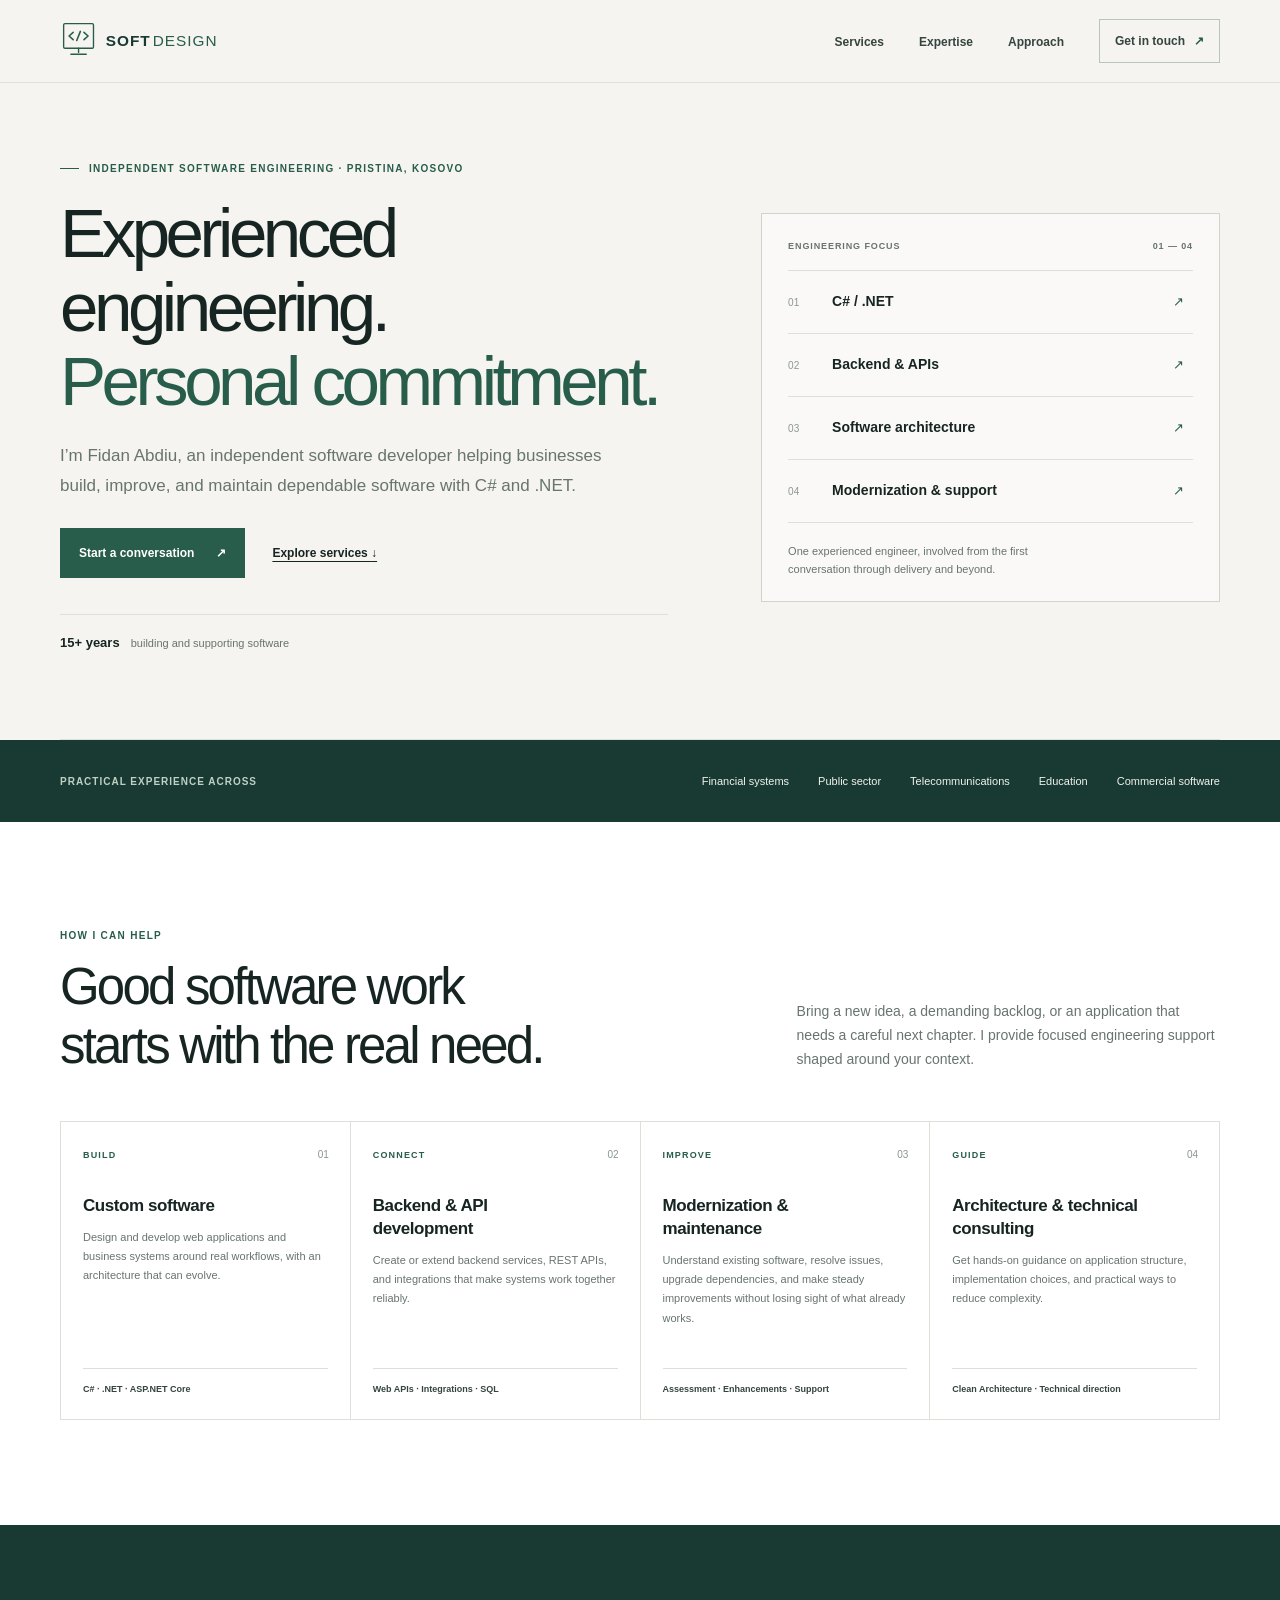
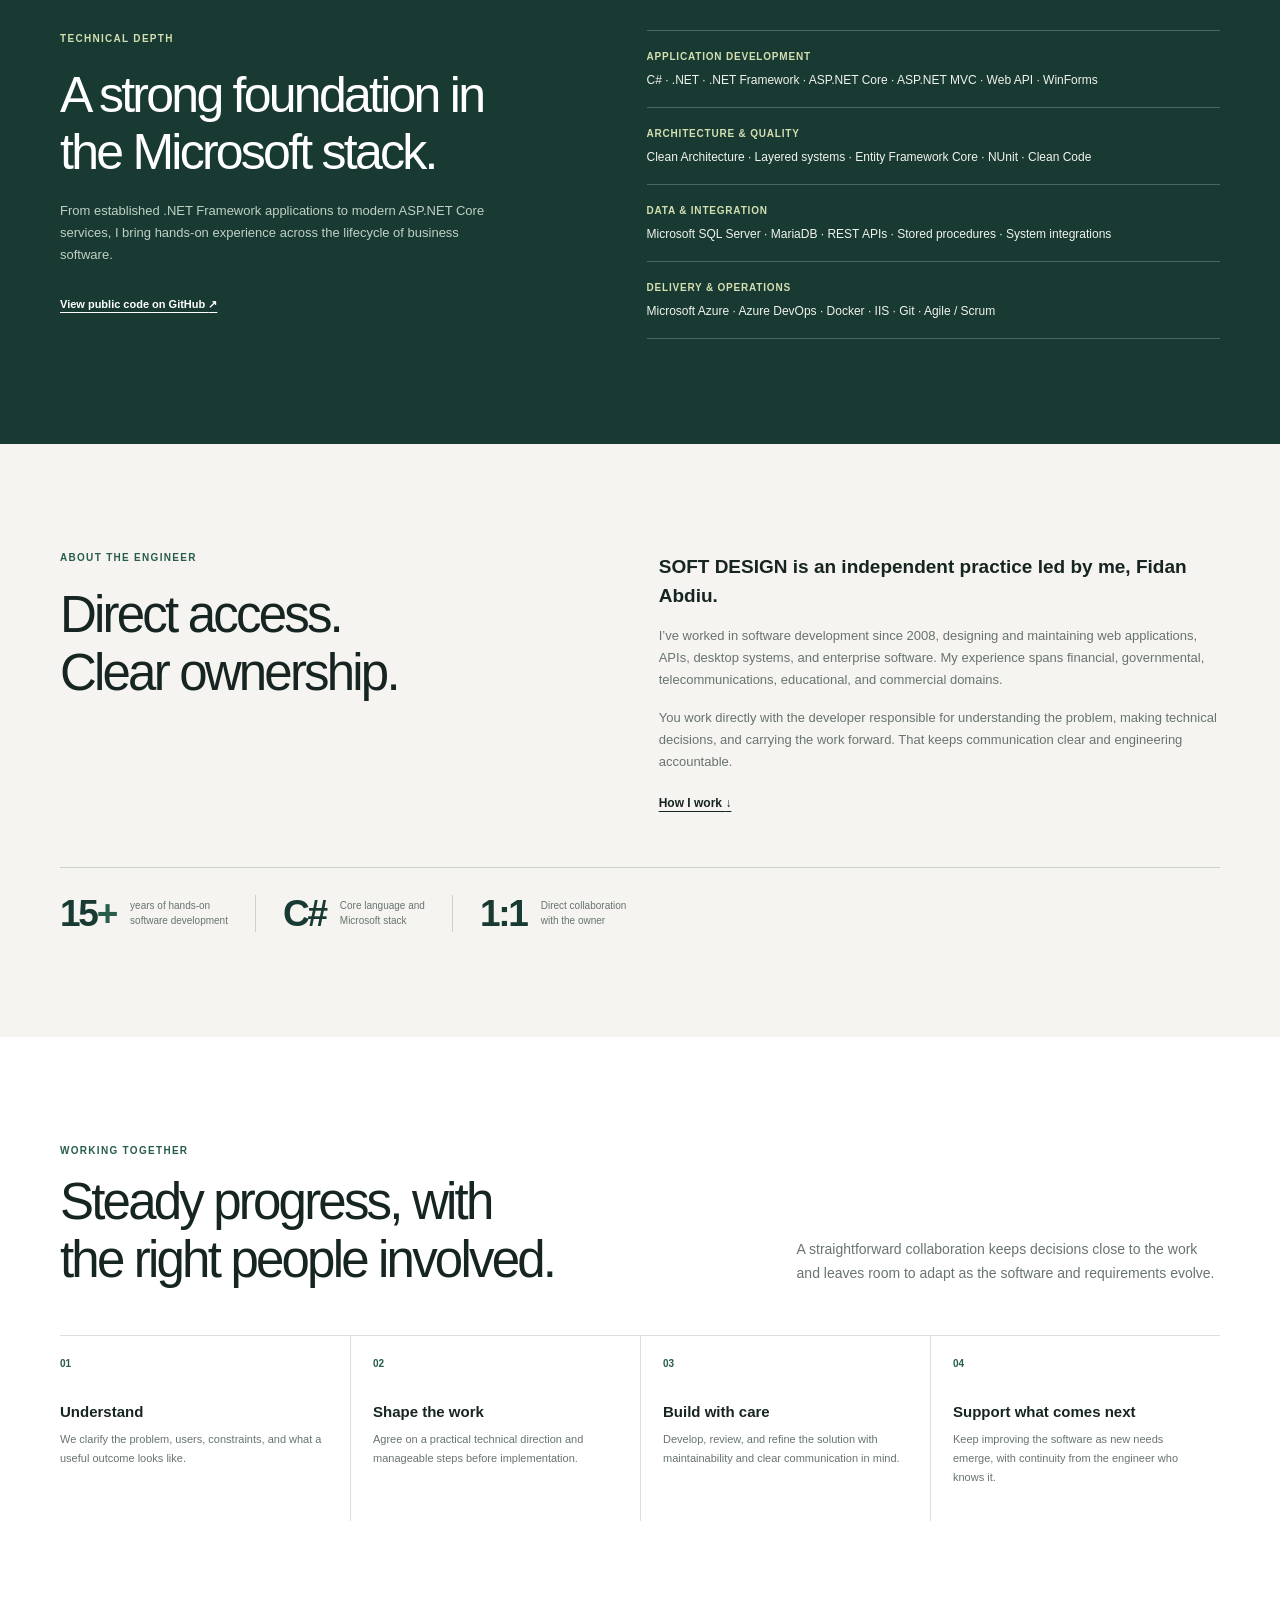
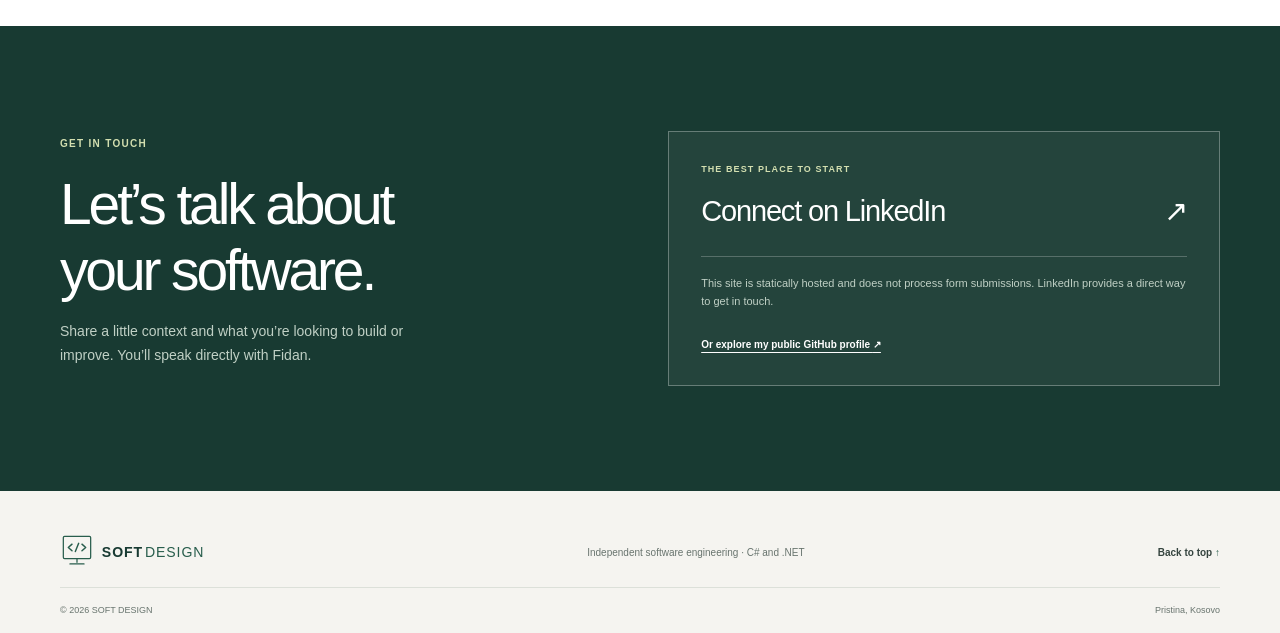
==== commit ec022e58: "Website re-design." ====
--- a/index.html
+++ b/index.html
@@ -15,6 +15,8 @@
     <meta name="twitter:description" content="Custom software, APIs, modernization, and maintenance from an experienced independent .NET engineer." />
     <title>SOFT DESIGN | Independent C# and .NET Engineering</title>
     <link rel="canonical" href="https://www.softdesign-ks.com/" />
+    <link rel="icon" type="image/svg+xml" href="assets/soft-design-symbol.svg" />
+    <link rel="icon" type="image/jpeg" href="assets/soft-design-symbol.jpg" />
     <link rel="stylesheet" href="css/style.css" />
     <script src="js/main.js" defer></script>
     <script type="application/ld+json">
@@ -43,7 +45,7 @@
     <a class="skip-link" href="#main">Skip to content</a>
     <header class="site-header" id="top">
         <nav class="container navigation" aria-label="Main navigation">
-            <a class="wordmark" href="#top" aria-label="SOFT DESIGN home">SOFT<span> DESIGN</span></a>
+            <a class="brand-home" href="#top" aria-label="SOFT DESIGN home"><img class="brand-logo brand-logo-header" src="assets/soft-design-logo-horizontal.svg" alt="SOFT DESIGN" width="420" height="92" /></a>
             <button class="menu-toggle" type="button" aria-expanded="false" aria-controls="primary-menu">
                 <span class="menu-toggle-label">Menu</span>
                 <span class="menu-icon" aria-hidden="true"><span></span><span></span></span>
@@ -167,7 +169,7 @@
 
     <footer class="site-footer">
         <div class="container footer-content">
-            <a class="wordmark footer-wordmark" href="#top" aria-label="SOFT DESIGN home">SOFT<span> DESIGN</span></a>
+            <a class="brand-home" href="#top" aria-label="SOFT DESIGN home"><img class="brand-logo brand-logo-footer" src="assets/soft-design-logo-horizontal.svg" alt="SOFT DESIGN" width="420" height="92" /></a>
             <p>Independent software engineering · C# and .NET</p>
             <a class="back-top" href="#top">Back to top <span aria-hidden="true">↑</span></a>
         </div>
--- a/css/style.css
+++ b/css/style.css
@@ -24,8 +24,9 @@
 .skip-link:focus { transform: translateY(0); }
 .site-header { position: relative; z-index: 10; border-bottom: 1px solid rgba(23,37,34,.09); background: var(--paper); }
 .navigation { min-height: 82px; display: flex; align-items: center; justify-content: space-between; }
-.wordmark { font-family: var(--display-font); font-size: 17px; line-height: 1; font-weight: 700; letter-spacing: .13em; text-decoration: none; }
-.wordmark span { font-weight: 500; letter-spacing: .1em; }
+.brand-home { display: inline-flex; align-items: center; flex: 0 0 auto; text-decoration: none; }
+.brand-logo { display: block; width: 190px; height: auto; }
+.brand-logo-footer { width: 174px; }
 .nav-links { display: flex; align-items: center; gap: 35px; margin: 0; padding: 0; list-style: none; }
 .nav-links a { color: var(--ink-soft); font-size: 12px; font-weight: 600; text-decoration: none; }
 .nav-links a:hover, .text-link:hover, .secondary-contact:hover { color: var(--green); }
@@ -126,7 +127,6 @@
 
 .site-footer { padding-top: 26px; background: var(--paper); }
 .footer-content { min-height: 70px; display: flex; align-items: center; justify-content: space-between; gap: 20px; }
-.footer-wordmark { font-size: 13px; }
 .footer-content p { margin: 0; color: var(--muted); font-size: 10px; }
 .back-top { color: var(--ink-soft); font-size: 10px; font-weight: 600; text-decoration: none; }
 .footer-bottom { min-height: 46px; display: flex; align-items: center; justify-content: space-between; border-top: 1px solid var(--line); color: var(--muted); font-size: 9px; }
@@ -145,6 +145,8 @@
   html { scroll-padding-top: 70px; }
   .container { width: min(var(--container), calc(100% - 40px)); }
   .navigation { min-height: 68px; }
+  .brand-logo-header { width: 164px; }
+  .brand-logo-footer { width: 155px; }
   .menu-toggle { display: inline-flex; align-items: center; gap: 10px; padding: 9px 0 9px 12px; border: 0; background: transparent; color: var(--ink); cursor: pointer; font-family: inherit; font-size: 11px; font-weight: 650; }
   .menu-icon { width: 18px; display: grid; gap: 5px; }
   .menu-icon span { height: 1.5px; background: currentColor; transition: transform .18s ease; }
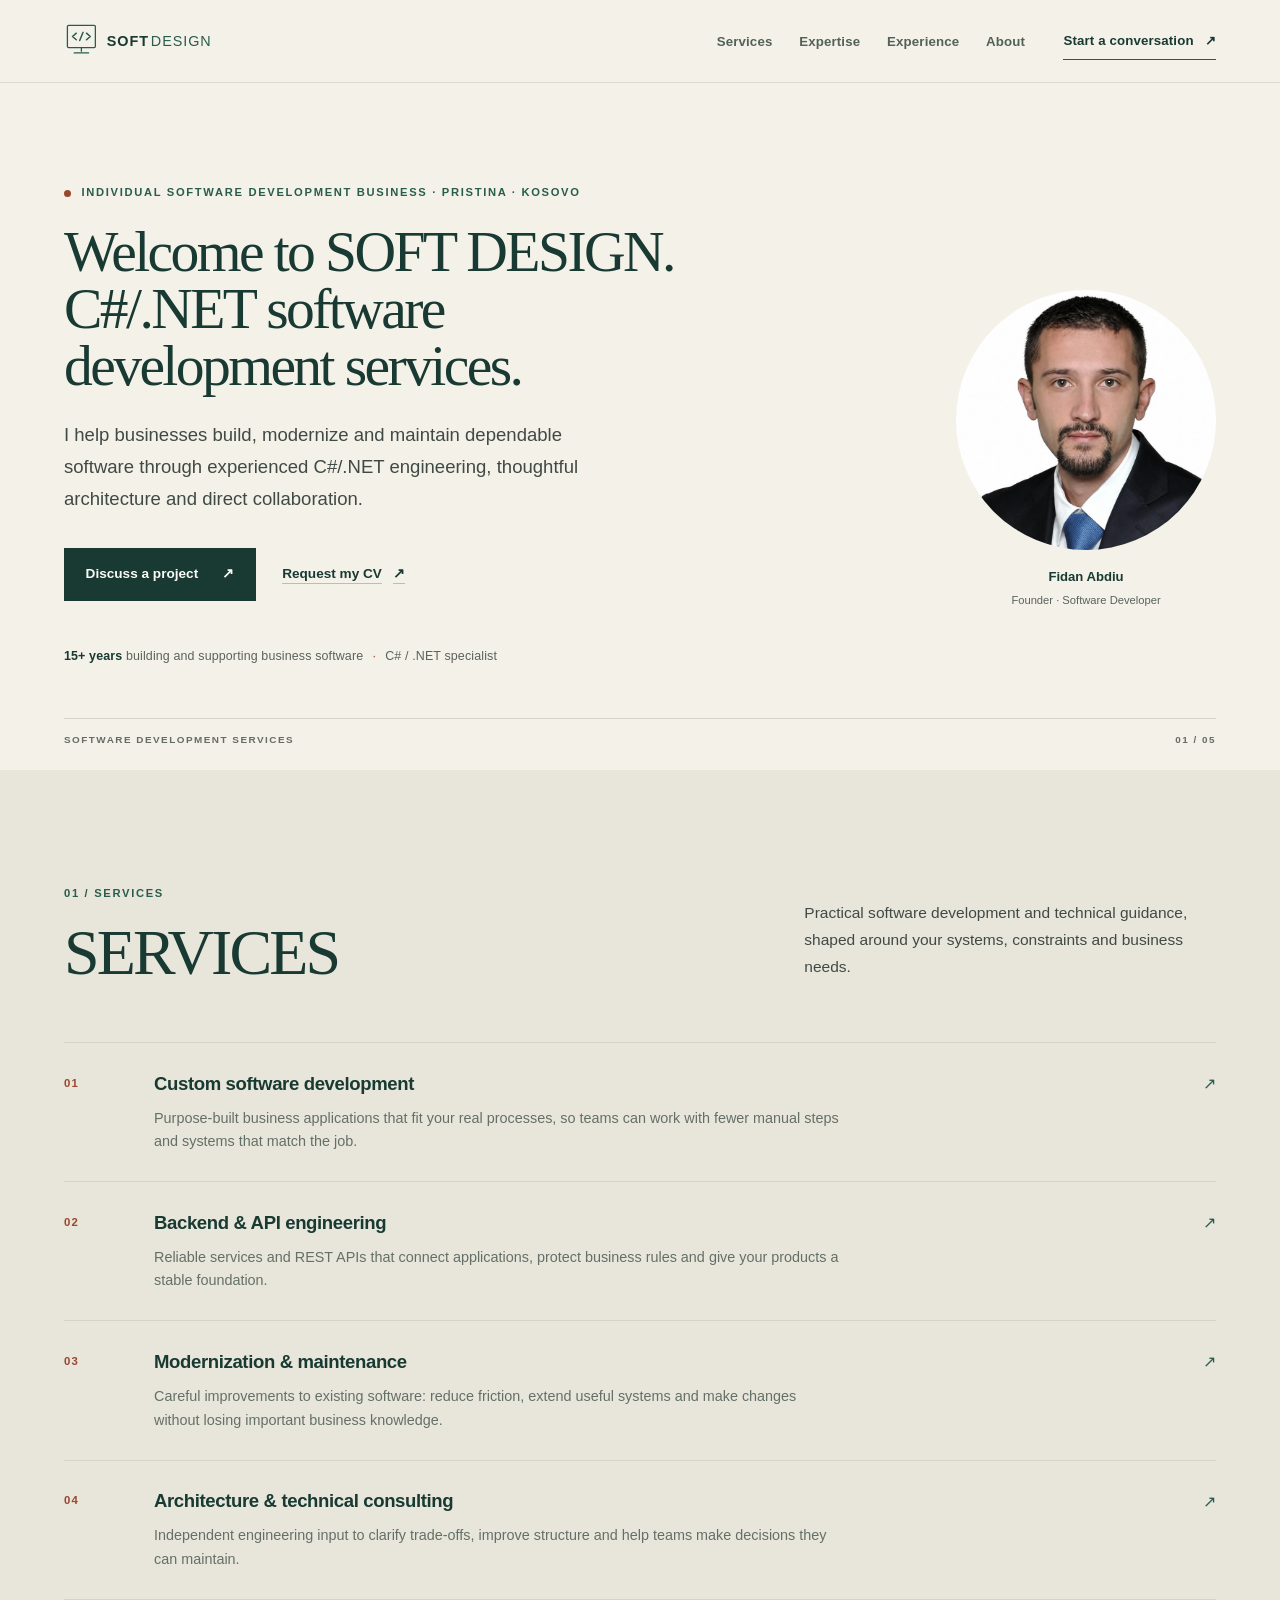
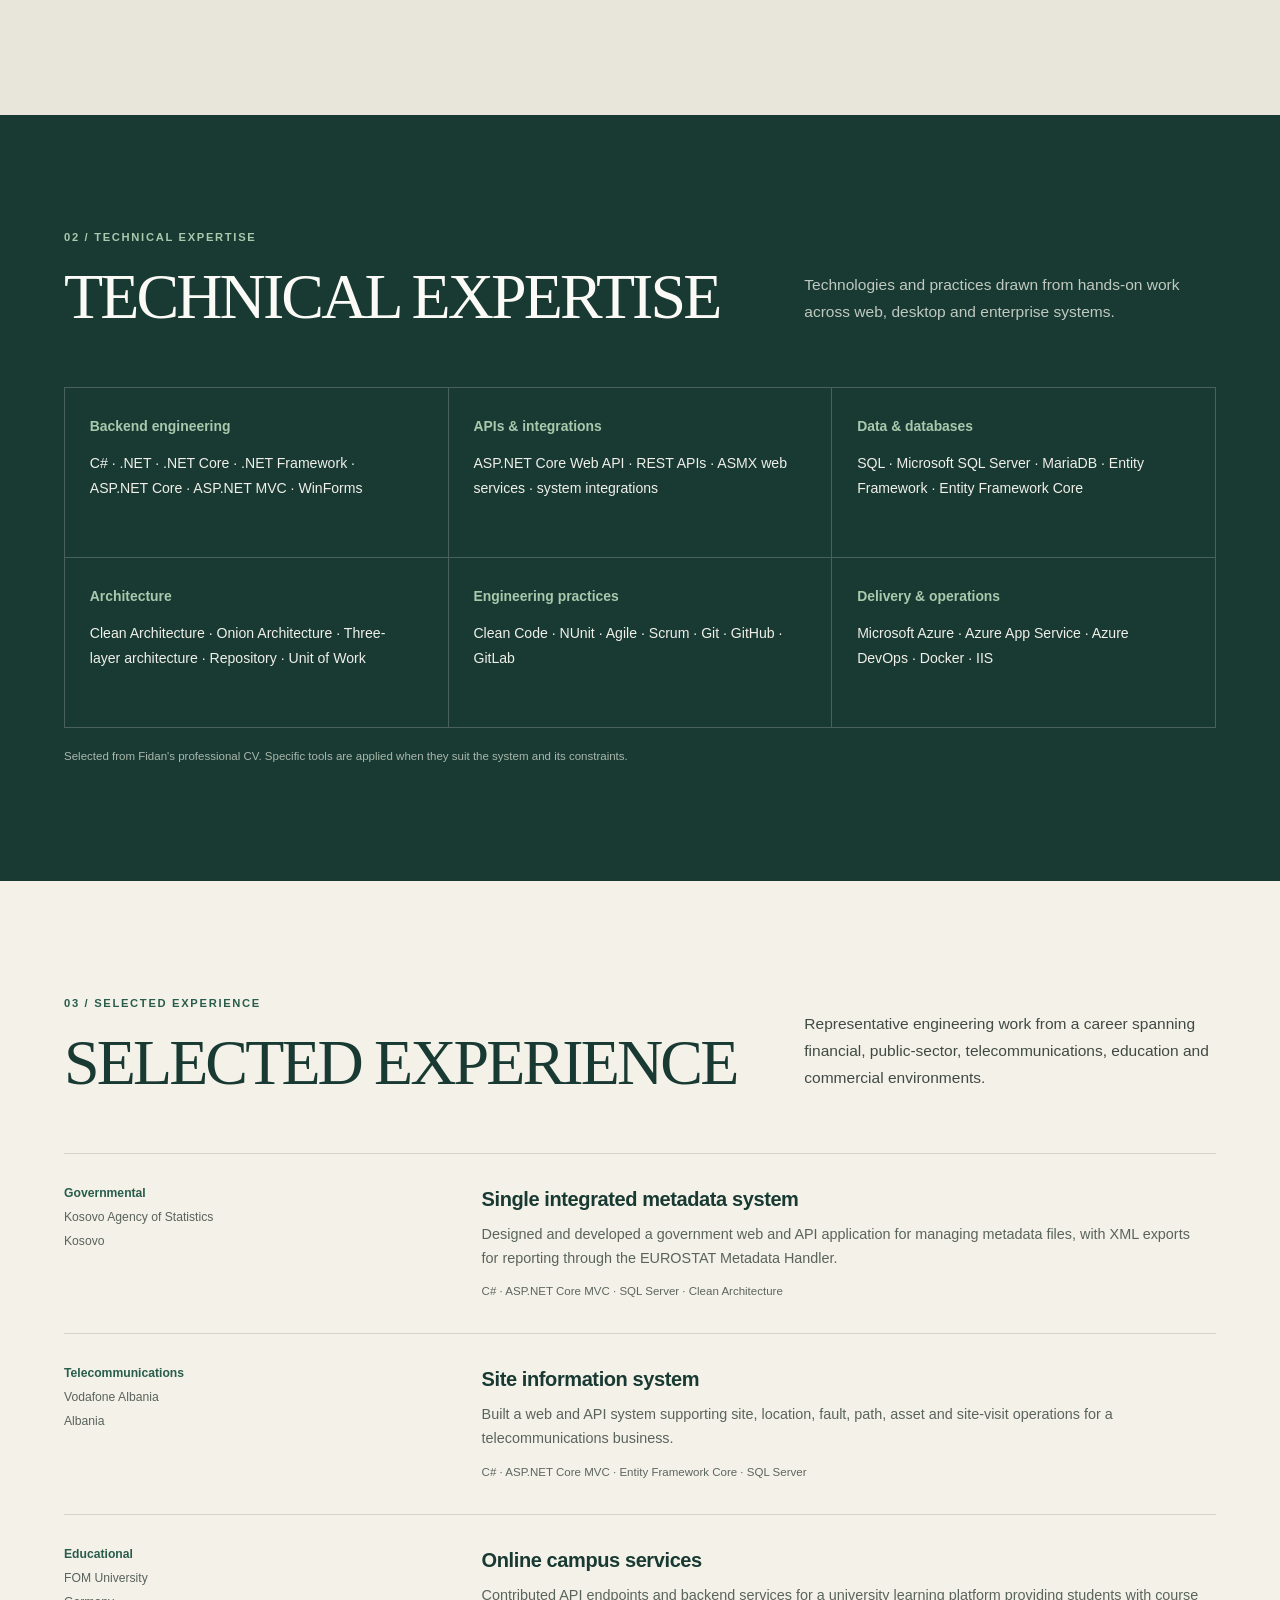
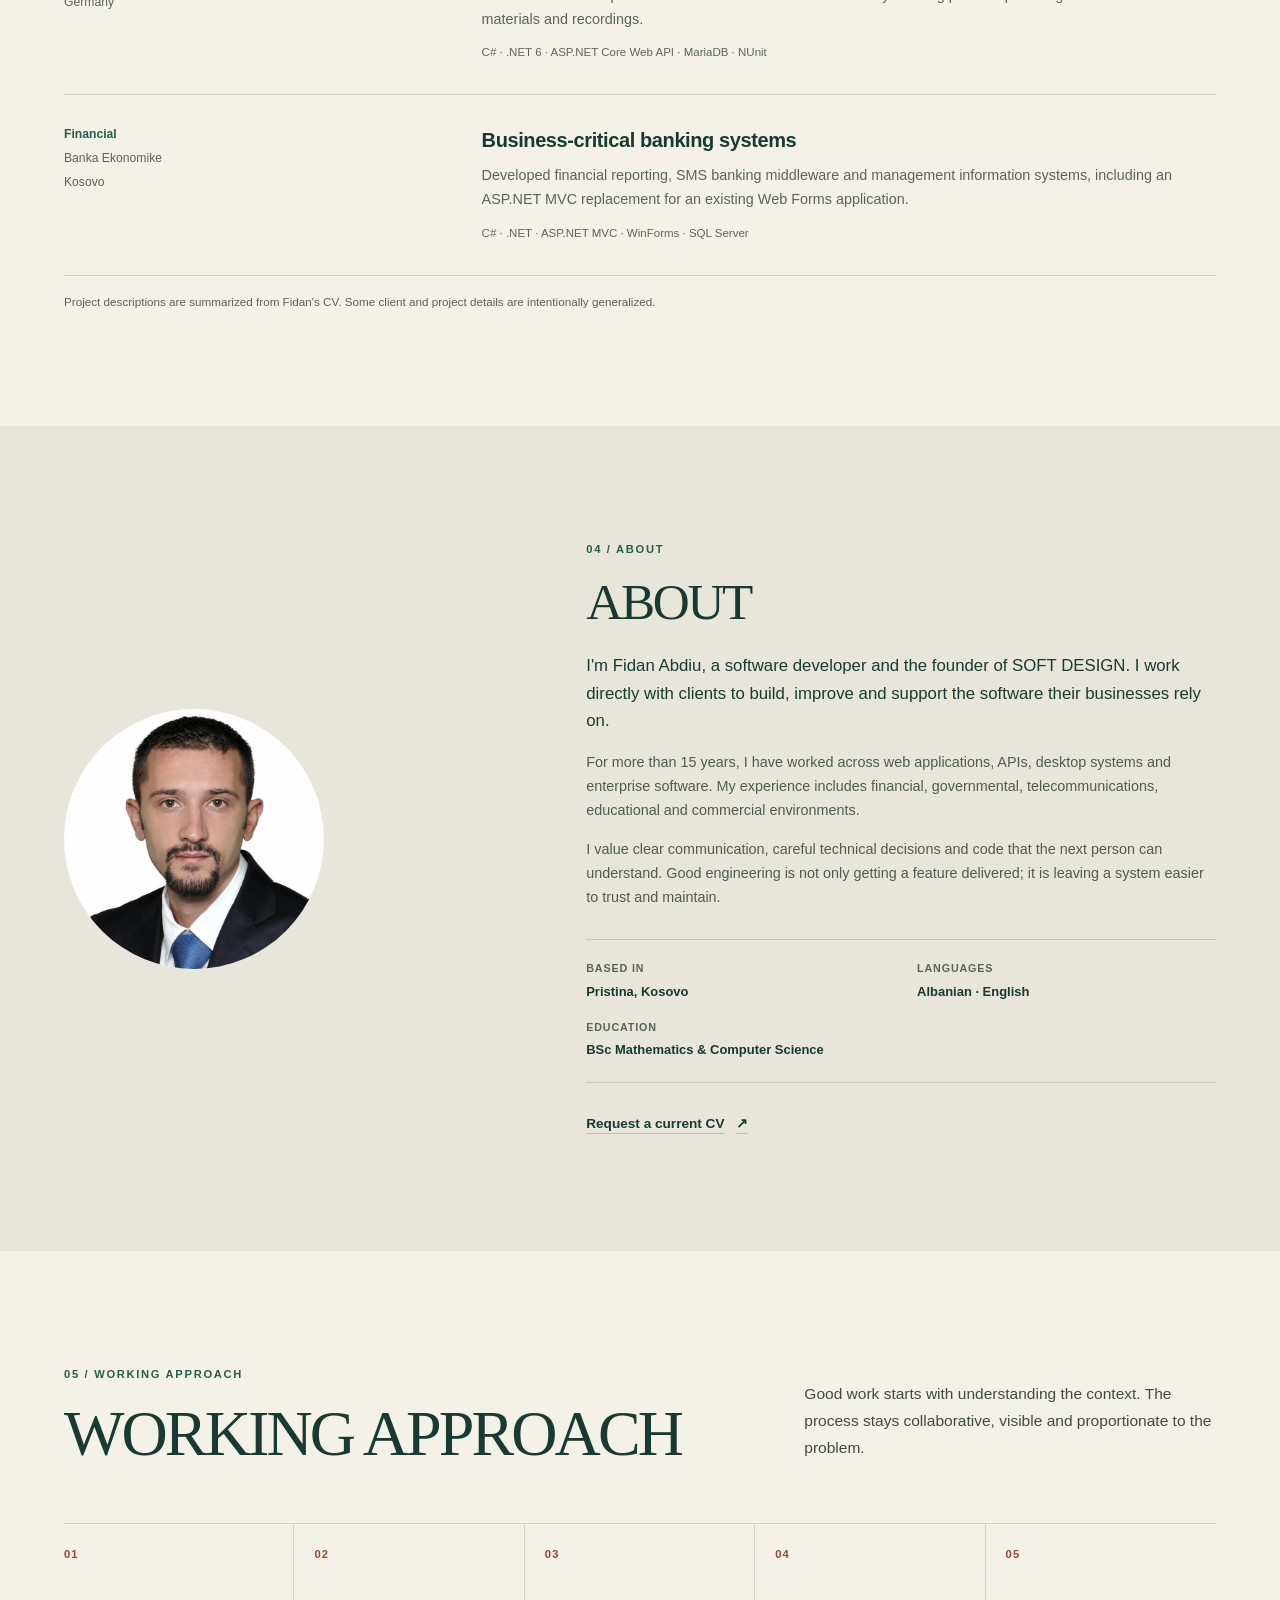
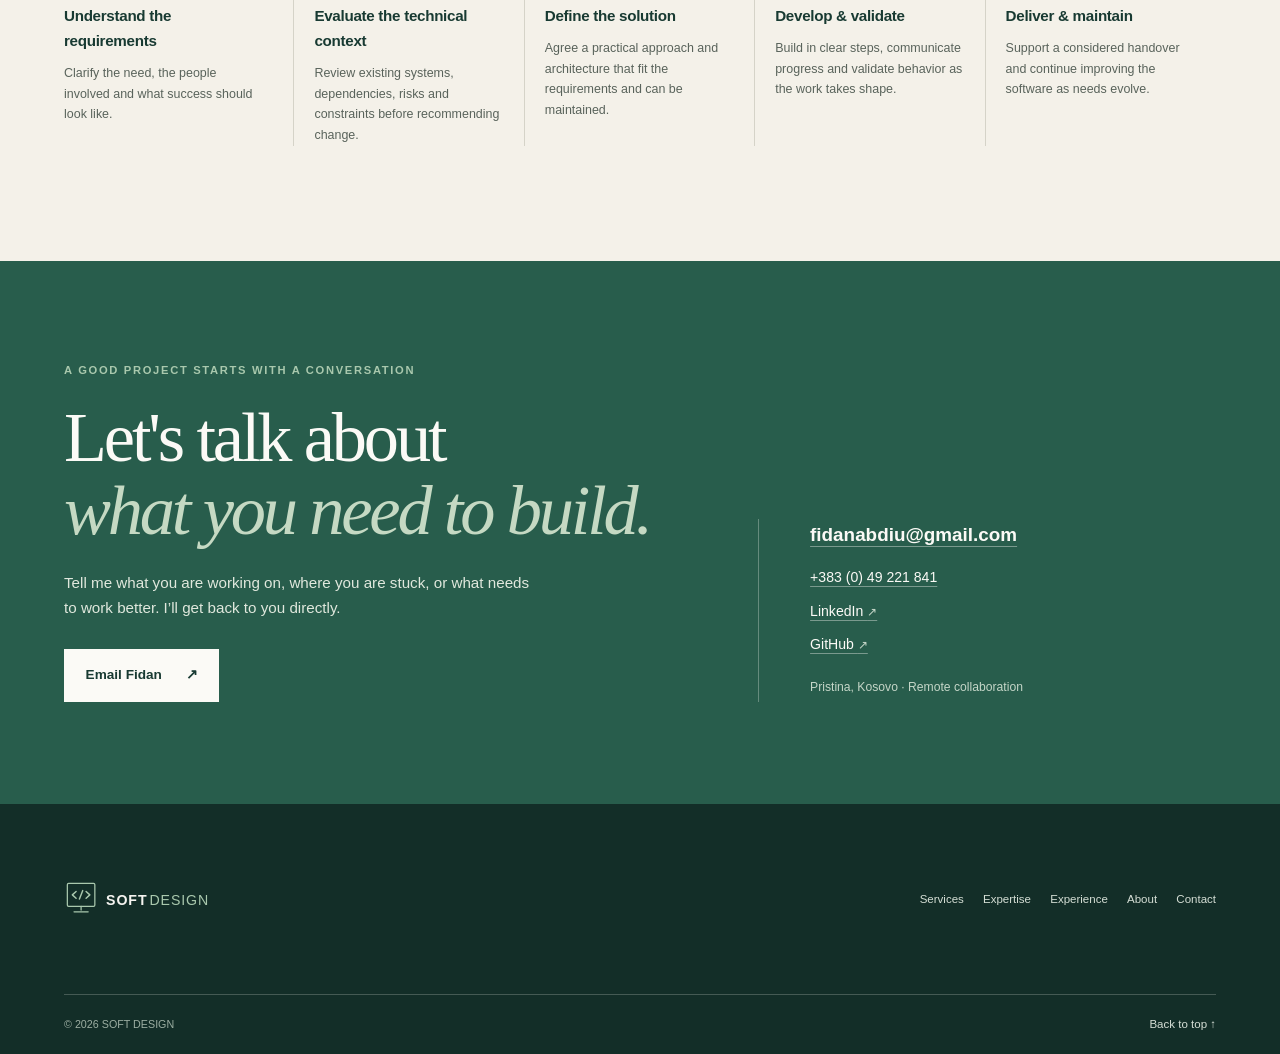
==== commit 5069f5ae: "Website re-design." ====
--- a/index.html
+++ b/index.html
@@ -1,179 +1,181 @@
 <!doctype html>
 <html lang="en">
 <head>
-    <meta charset="utf-8" />
-    <meta name="viewport" content="width=device-width, initial-scale=1" />
-    <meta name="description" content="Independent C# and .NET software engineering by Fidan Abdiu. Custom applications, APIs, modernization, and long-term maintenance backed by 15+ years of experience." />
-    <meta name="theme-color" content="#f5f4f0" />
-    <meta property="og:type" content="website" />
-    <meta property="og:site_name" content="SOFT DESIGN" />
-    <meta property="og:title" content="SOFT DESIGN | Independent C# and .NET Engineering" />
-    <meta property="og:description" content="Experienced software engineering. Personal commitment. Reliable solutions." />
-    <meta property="og:url" content="https://www.softdesign-ks.com/" />
-    <meta name="twitter:card" content="summary" />
-    <meta name="twitter:title" content="SOFT DESIGN | Independent C# and .NET Engineering" />
-    <meta name="twitter:description" content="Custom software, APIs, modernization, and maintenance from an experienced independent .NET engineer." />
-    <title>SOFT DESIGN | Independent C# and .NET Engineering</title>
-    <link rel="canonical" href="https://www.softdesign-ks.com/" />
-    <link rel="icon" type="image/svg+xml" href="assets/soft-design-symbol.svg" />
-    <link rel="icon" type="image/jpeg" href="assets/soft-design-symbol.jpg" />
-    <link rel="stylesheet" href="css/style.css" />
-    <script src="js/main.js" defer></script>
-    <script type="application/ld+json">
-    {
-      "@context": "https://schema.org",
-      "@type": "ProfessionalService",
-      "name": "SOFT DESIGN",
-      "url": "https://www.softdesign-ks.com/",
-      "description": "Independent software development and .NET engineering by Fidan Abdiu.",
-      "founder": {
+  <meta charset="utf-8">
+  <meta name="viewport" content="width=device-width, initial-scale=1">
+  <meta name="theme-color" content="#f4f1e9">
+  <title>SOFT DESIGN | C#/.NET Development Services in Kosovo</title>
+  <meta name="description" content="SOFT DESIGN offers C#/.NET software development services from Pristina, Kosovo, including custom applications, APIs, integrations and software modernization.">
+  <link rel="canonical" href="https://www.softdesign-ks.com/">
+  <link rel="icon" type="image/svg+xml" href="assets/logos/soft-design-symbol.svg">
+  <link rel="apple-touch-icon" href="assets/icons/soft-design-social-avatar.png">
+  <link rel="manifest" href="site.webmanifest">
+  <meta property="og:type" content="website">
+  <meta property="og:locale" content="en_US">
+  <meta property="og:site_name" content="SOFT DESIGN">
+  <meta property="og:title" content="SOFT DESIGN | C#/.NET Development Services in Kosovo">
+  <meta property="og:description" content="Welcome to SOFT DESIGN. C#/.NET software development services from Pristina, Kosovo, with direct client collaboration.">
+  <meta property="og:url" content="https://www.softdesign-ks.com/">
+  <meta property="og:image" content="https://www.softdesign-ks.com/assets/icons/soft-design-social-avatar.png">
+  <meta name="twitter:card" content="summary">
+  <meta name="twitter:title" content="SOFT DESIGN | C#/.NET Development Services in Kosovo">
+  <meta name="twitter:description" content="C#/.NET software development services from Pristina, Kosovo: custom applications, APIs, integrations and modernization.">
+  <meta name="twitter:image" content="https://www.softdesign-ks.com/assets/icons/soft-design-social-avatar.png">
+  <link rel="stylesheet" href="css/styles.css">
+  <link rel="stylesheet" href="css/responsive.css">
+  <script type="application/ld+json">
+  {
+    "@context": "https://schema.org",
+    "@graph": [
+      {
+        "@type": "WebSite",
+        "@id": "https://www.softdesign-ks.com/#website",
+        "url": "https://www.softdesign-ks.com/",
+        "name": "SOFT DESIGN",
+        "inLanguage": "en"
+      },
+      {
         "@type": "Person",
+        "@id": "https://www.softdesign-ks.com/#fidan-abdiu",
         "name": "Fidan Abdiu",
         "jobTitle": "Software Developer",
-        "sameAs": ["https://linkedin.com/in/fidanabdiu", "https://github.com/fidanabdiu"]
+        "email": "mailto:fidanabdiu@gmail.com",
+        "telephone": "+38349221841",
+        "address": { "@type": "PostalAddress", "addressLocality": "Pristina", "addressCountry": "XK" },
+        "url": "https://www.softdesign-ks.com/",
+        "sameAs": ["https://linkedin.com/in/fidanabdiu", "https://github.com/fidanabdiu"],
+        "knowsAbout": ["C#", ".NET", "ASP.NET Core", "Backend development", "REST APIs", "SQL Server", "Software architecture"]
       },
-      "address": {
-        "@type": "PostalAddress",
-        "addressLocality": "Pristina",
-        "addressCountry": "XK"
-      },
-      "knowsAbout": ["C#", ".NET", "ASP.NET Core", "Backend development", "REST APIs", "Software architecture", "Application modernization"]
-    }
-    </script>
+      {
+        "@type": "ProfessionalService",
+        "@id": "https://www.softdesign-ks.com/#business",
+        "name": "SOFT DESIGN",
+        "description": "Individual C#/.NET software development services, including custom applications, backend APIs, integrations, modernization and technical consulting.",
+        "url": "https://www.softdesign-ks.com/",
+        "email": "mailto:fidanabdiu@gmail.com",
+        "telephone": "+38349221841",
+        "address": { "@type": "PostalAddress", "addressLocality": "Pristina", "addressCountry": "XK" },
+        "founder": { "@id": "https://www.softdesign-ks.com/#fidan-abdiu" },
+        "areaServed": ["Kosovo", "Europe", "Worldwide"],
+        "knowsAbout": ["C# software development", ".NET software development", "ASP.NET Core", "REST API development", "Software modernization", "Software architecture consulting"]
+      }
+    ]
+  }
+  </script>
+  <script>document.documentElement.classList.add('js');</script>
 </head>
 <body>
-    <a class="skip-link" href="#main">Skip to content</a>
-    <header class="site-header" id="top">
-        <nav class="container navigation" aria-label="Main navigation">
-            <a class="brand-home" href="#top" aria-label="SOFT DESIGN home"><img class="brand-logo brand-logo-header" src="assets/soft-design-logo-horizontal.svg" alt="SOFT DESIGN" width="420" height="92" /></a>
-            <button class="menu-toggle" type="button" aria-expanded="false" aria-controls="primary-menu">
-                <span class="menu-toggle-label">Menu</span>
-                <span class="menu-icon" aria-hidden="true"><span></span><span></span></span>
-            </button>
-            <ul class="nav-links" id="primary-menu">
-                <li><a href="#services">Services</a></li>
-                <li><a href="#expertise">Expertise</a></li>
-                <li><a href="#approach">Approach</a></li>
-                <li><a class="nav-contact" href="#contact">Get in touch <span aria-hidden="true">↗</span></a></li>
-            </ul>
-        </nav>
-    </header>
+  <a class="skip-link" href="#main">Skip to content</a>
+  <header class="site-header">
+    <div class="header-inner">
+      <a class="brand" href="#top" aria-label="SOFT DESIGN home">
+        <img src="assets/logos/soft-design-logo-horizontal.svg" width="210" height="46" alt="SOFT DESIGN">
+      </a>
+      <button class="nav-toggle" type="button" aria-expanded="false" aria-controls="primary-navigation">
+        <span class="nav-toggle-label">Menu</span><span class="nav-toggle-icon" aria-hidden="true"></span>
+      </button>
+      <nav class="primary-nav" id="primary-navigation" aria-label="Main navigation" data-collapsed="true">
+        <ul>
+          <li><a href="#services">Services</a></li>
+          <li><a href="#expertise">Expertise</a></li>
+          <li><a href="#experience">Experience</a></li>
+          <li><a href="#about">About</a></li>
+        </ul>
+        <a class="nav-contact" href="#contact">Start a conversation <span aria-hidden="true">↗</span></a>
+      </nav>
+    </div>
+  </header>
 
-    <main id="main">
-        <section class="hero" aria-labelledby="hero-title">
-            <div class="container hero-layout">
-                <div class="hero-copy">
-                    <p class="eyebrow"><span class="eyebrow-mark" aria-hidden="true"></span> Independent software engineering · Pristina, Kosovo</p>
-                    <h1 id="hero-title">Experienced engineering.<br /><em>Personal commitment.</em></h1>
-                    <p class="hero-intro">I’m Fidan Abdiu, an independent software developer helping businesses build, improve, and maintain dependable software with C# and .NET.</p>
-                    <div class="hero-actions">
-                        <a class="button button-primary" href="#contact">Start a conversation <span aria-hidden="true">↗</span></a>
-                        <a class="text-link" href="#services">Explore services <span aria-hidden="true">↓</span></a>
-                    </div>
-                    <p class="hero-proof"><strong>15+ years</strong> building and supporting software</p>
-                </div>
-                <div class="hero-aside" aria-label="Core engineering capabilities">
-                    <div class="aside-topline"><span>Engineering focus</span><span>01 — 04</span></div>
-                    <ul class="focus-list">
-                        <li><span>01</span><strong>C# / .NET</strong><span class="focus-arrow" aria-hidden="true">↗</span></li>
-                        <li><span>02</span><strong>Backend &amp; APIs</strong><span class="focus-arrow" aria-hidden="true">↗</span></li>
-                        <li><span>03</span><strong>Software architecture</strong><span class="focus-arrow" aria-hidden="true">↗</span></li>
-                        <li><span>04</span><strong>Modernization &amp; support</strong><span class="focus-arrow" aria-hidden="true">↗</span></li>
-                    </ul>
-                    <p class="aside-caption">One experienced engineer, involved from the first conversation through delivery and beyond.</p>
-                </div>
-            </div>
-            <div class="hero-rule" aria-hidden="true"></div>
-        </section>
+  <main id="main">
+    <section class="hero section-shell" id="top" aria-labelledby="hero-title">
+      <div class="hero-copy">
+        <p class="eyebrow"><span class="availability-dot" aria-hidden="true"></span> Individual software development business · Pristina · Kosovo</p>
+        <h1 id="hero-title">Welcome to SOFT DESIGN.<br>C#/.NET software development services.</h1>
+        <p class="hero-intro">I help businesses build, modernize and maintain dependable software through experienced C#/.NET engineering, thoughtful architecture and direct collaboration.</p>
+        <div class="hero-actions">
+          <a class="button button-dark" href="#contact">Discuss a project <span aria-hidden="true">↗</span></a>
+          <a class="text-link" href="mailto:fidanabdiu@gmail.com?subject=CV%20request">Request my CV <span aria-hidden="true">↗</span></a>
+        </div>
+        <p class="hero-proof"><strong>15+ years</strong> building and supporting business software <span aria-hidden="true">·</span> C# / .NET specialist</p>
+      </div>
+      <div class="hero-portrait-wrap">
+        <div class="portrait-frame"><img src="assets/images/fidan-abdiu-profile.jpg" width="720" height="925" alt="Fidan Abdiu, software developer and founder of SOFT DESIGN" fetchpriority="high"></div>
+        <div class="portrait-caption"><span>Fidan Abdiu</span><span>Founder · Software Developer</span></div>
+      </div>
+      <div class="hero-footnote"><span>SOFTWARE DEVELOPMENT SERVICES</span><span>01 / 05</span></div>
+    </section>
 
-        <section class="experience-band" aria-label="Professional experience">
-            <div class="container experience-band-inner">
-                <p>Practical experience across</p>
-                <ul><li>Financial systems</li><li>Public sector</li><li>Telecommunications</li><li>Education</li><li>Commercial software</li></ul>
-            </div>
-        </section>
+    <section class="content-section section-shell" id="services" aria-labelledby="services-title">
+      <div class="section-heading">
+        <div><p class="eyebrow">01 / Services</p><h2 id="services-title">SERVICES</h2></div>
+        <p class="section-lede">Practical software development and technical guidance, shaped around your systems, constraints and business needs.</p>
+      </div>
+      <div class="service-list">
+        <article class="service-row"><span class="row-number">01</span><div><h3>Custom software development</h3><p>Purpose-built business applications that fit your real processes, so teams can work with fewer manual steps and systems that match the job.</p></div><span class="service-mark" aria-hidden="true">↗</span></article>
+        <article class="service-row"><span class="row-number">02</span><div><h3>Backend &amp; API engineering</h3><p>Reliable services and REST APIs that connect applications, protect business rules and give your products a stable foundation.</p></div><span class="service-mark" aria-hidden="true">↗</span></article>
+        <article class="service-row"><span class="row-number">03</span><div><h3>Modernization &amp; maintenance</h3><p>Careful improvements to existing software: reduce friction, extend useful systems and make changes without losing important business knowledge.</p></div><span class="service-mark" aria-hidden="true">↗</span></article>
+        <article class="service-row"><span class="row-number">04</span><div><h3>Architecture &amp; technical consulting</h3><p>Independent engineering input to clarify trade-offs, improve structure and help teams make decisions they can maintain.</p></div><span class="service-mark" aria-hidden="true">↗</span></article>
+      </div>
+    </section>
 
-        <section class="section services-section" id="services" aria-labelledby="services-title">
-            <div class="container">
-                <div class="section-heading">
-                    <div><p class="eyebrow">How I can help</p><h2 id="services-title">Good software work<br class="desktop-break" /> starts with the real need.</h2></div>
-                    <p class="section-summary">Bring a new idea, a demanding backlog, or an application that needs a careful next chapter. I provide focused engineering support shaped around your context.</p>
-                </div>
-                <div class="services-grid">
-                    <article class="service-card"><span class="card-index">01</span><p class="service-kicker">Build</p><h3>Custom software</h3><p>Design and develop web applications and business systems around real workflows, with an architecture that can evolve.</p><span class="card-foot">C# · .NET · ASP.NET Core</span></article>
-                    <article class="service-card"><span class="card-index">02</span><p class="service-kicker">Connect</p><h3>Backend &amp; API development</h3><p>Create or extend backend services, REST APIs, and integrations that make systems work together reliably.</p><span class="card-foot">Web APIs · Integrations · SQL</span></article>
-                    <article class="service-card"><span class="card-index">03</span><p class="service-kicker">Improve</p><h3>Modernization &amp; maintenance</h3><p>Understand existing software, resolve issues, upgrade dependencies, and make steady improvements without losing sight of what already works.</p><span class="card-foot">Assessment · Enhancements · Support</span></article>
-                    <article class="service-card"><span class="card-index">04</span><p class="service-kicker">Guide</p><h3>Architecture &amp; technical consulting</h3><p>Get hands-on guidance on application structure, implementation choices, and practical ways to reduce complexity.</p><span class="card-foot">Clean Architecture · Technical direction</span></article>
-                </div>
-            </div>
-        </section>
+    <section class="expertise-section" id="expertise" aria-labelledby="expertise-title">
+      <div class="section-shell">
+        <div class="section-heading section-heading-light"><div><p class="eyebrow">02 / Technical expertise</p><h2 id="expertise-title">TECHNICAL EXPERTISE</h2></div><p class="section-lede">Technologies and practices drawn from hands-on work across web, desktop and enterprise systems.</p></div>
+        <div class="expertise-grid">
+          <div class="expertise-item"><h3>Backend engineering</h3><p>C# · .NET · .NET Core · .NET Framework · ASP.NET Core · ASP.NET MVC · WinForms</p></div>
+          <div class="expertise-item"><h3>APIs &amp; integrations</h3><p>ASP.NET Core Web API · REST APIs · ASMX web services · system integrations</p></div>
+          <div class="expertise-item"><h3>Data &amp; databases</h3><p>SQL · Microsoft SQL Server · MariaDB · Entity Framework · Entity Framework Core</p></div>
+          <div class="expertise-item"><h3>Architecture</h3><p>Clean Architecture · Onion Architecture · Three-layer architecture · Repository · Unit of Work</p></div>
+          <div class="expertise-item"><h3>Engineering practices</h3><p>Clean Code · NUnit · Agile · Scrum · Git · GitHub · GitLab</p></div>
+          <div class="expertise-item"><h3>Delivery &amp; operations</h3><p>Microsoft Azure · Azure App Service · Azure DevOps · Docker · IIS</p></div>
+        </div>
+        <p class="expertise-note">Selected from Fidan's professional CV. Specific tools are applied when they suit the system and its constraints.</p>
+      </div>
+    </section>
 
-        <section class="expertise-section section" id="expertise" aria-labelledby="expertise-title">
-            <div class="container expertise-layout">
-                <div class="expertise-intro"><p class="eyebrow eyebrow-light">Technical depth</p><h2 id="expertise-title">A strong foundation in the Microsoft stack.</h2><p>From established .NET Framework applications to modern ASP.NET Core services, I bring hands-on experience across the lifecycle of business software.</p><a class="light-link" href="https://github.com/fidanabdiu" target="_blank" rel="noopener noreferrer">View public code on GitHub <span aria-hidden="true">↗</span></a></div>
-                <div class="expertise-groups">
-                    <div class="expertise-group"><h3>Application development</h3><p>C# · .NET · .NET Framework · ASP.NET Core · ASP.NET MVC · Web API · WinForms</p></div>
-                    <div class="expertise-group"><h3>Architecture &amp; quality</h3><p>Clean Architecture · Layered systems · Entity Framework Core · NUnit · Clean Code</p></div>
-                    <div class="expertise-group"><h3>Data &amp; integration</h3><p>Microsoft SQL Server · MariaDB · REST APIs · Stored procedures · System integrations</p></div>
-                    <div class="expertise-group"><h3>Delivery &amp; operations</h3><p>Microsoft Azure · Azure DevOps · Docker · IIS · Git · Agile / Scrum</p></div>
-                </div>
-            </div>
-        </section>
+    <section class="content-section section-shell experience-section" id="experience" aria-labelledby="experience-title">
+      <div class="section-heading"><div><p class="eyebrow">03 / Selected experience</p><h2 id="experience-title">SELECTED EXPERIENCE</h2></div><p class="section-lede">Representative engineering work from a career spanning financial, public-sector, telecommunications, education and commercial environments.</p></div>
+      <div class="case-list">
+        <article class="case-row"><div class="case-meta"><span>Governmental</span><span>Kosovo Agency of Statistics</span><span>Kosovo</span></div><div><h3>Single integrated metadata system</h3><p>Designed and developed a government web and API application for managing metadata files, with XML exports for reporting through the EUROSTAT Metadata Handler.</p><p class="case-role">C# · ASP.NET Core MVC · SQL Server · Clean Architecture</p></div></article>
+        <article class="case-row"><div class="case-meta"><span>Telecommunications</span><span>Vodafone Albania</span><span>Albania</span></div><div><h3>Site information system</h3><p>Built a web and API system supporting site, location, fault, path, asset and site-visit operations for a telecommunications business.</p><p class="case-role">C# · ASP.NET Core MVC · Entity Framework Core · SQL Server</p></div></article>
+        <article class="case-row"><div class="case-meta"><span>Educational</span><span>FOM University</span><span>Germany</span></div><div><h3>Online campus services</h3><p>Contributed API endpoints and backend services for a university learning platform providing students with course materials and recordings.</p><p class="case-role">C# · .NET 6 · ASP.NET Core Web API · MariaDB · NUnit</p></div></article>
+        <article class="case-row"><div class="case-meta"><span>Financial</span><span>Banka Ekonomike</span><span>Kosovo</span></div><div><h3>Business-critical banking systems</h3><p>Developed financial reporting, SMS banking middleware and management information systems, including an ASP.NET MVC replacement for an existing Web Forms application.</p><p class="case-role">C# · .NET · ASP.NET MVC · WinForms · SQL Server</p></div></article>
+      </div>
+      <p class="case-disclosure">Project descriptions are summarized from Fidan's CV. Some client and project details are intentionally generalized.</p>
+    </section>
 
-        <section class="about-section section" id="about" aria-labelledby="about-title">
-            <div class="container about-layout">
-                <div class="about-heading"><p class="eyebrow">About the engineer</p><h2 id="about-title">Direct access. Clear ownership.</h2></div>
-                <div class="about-copy">
-                    <p class="about-lead">SOFT DESIGN is an independent practice led by me, Fidan Abdiu.</p>
-                    <p>I’ve worked in software development since 2008, designing and maintaining web applications, APIs, desktop systems, and enterprise software. My experience spans financial, governmental, telecommunications, educational, and commercial domains.</p>
-                    <p>You work directly with the developer responsible for understanding the problem, making technical decisions, and carrying the work forward. That keeps communication clear and engineering accountable.</p>
-                    <a class="text-link" href="#approach">How I work <span aria-hidden="true">↓</span></a>
-                </div>
-                <div class="about-detail" aria-label="Professional background">
-                    <div><strong>15<span>+</span></strong><span>years of hands-on<br />software development</span></div>
-                    <div class="detail-line" aria-hidden="true"></div>
-                    <div><strong>C#</strong><span>Core language and<br />Microsoft stack</span></div>
-                    <div class="detail-line" aria-hidden="true"></div>
-                    <div><strong>1:1</strong><span>Direct collaboration<br />with the owner</span></div>
-                </div>
-            </div>
-        </section>
+    <section class="about-section" id="about" aria-labelledby="about-title">
+      <div class="section-shell about-grid">
+        <div class="about-photo"><img src="assets/images/fidan-abdiu-profile.jpg" width="720" height="925" alt="Portrait of Fidan Abdiu" loading="lazy" decoding="async"></div>
+        <div class="about-copy"><p class="eyebrow">04 / About</p><h2 id="about-title">ABOUT</h2>
+          <p class="about-lede">I'm Fidan Abdiu, a software developer and the founder of SOFT DESIGN. I work directly with clients to build, improve and support the software their businesses rely on.</p>
+          <p>For more than 15 years, I have worked across web applications, APIs, desktop systems and enterprise software. My experience includes financial, governmental, telecommunications, educational and commercial environments.</p>
+          <p>I value clear communication, careful technical decisions and code that the next person can understand. Good engineering is not only getting a feature delivered; it is leaving a system easier to trust and maintain.</p>
+          <div class="about-facts"><div><span>Based in</span><strong>Pristina, Kosovo</strong></div><div><span>Languages</span><strong>Albanian · English</strong></div><div><span>Education</span><strong>BSc Mathematics &amp; Computer Science</strong></div></div>
+          <a class="text-link" href="mailto:fidanabdiu@gmail.com?subject=CV%20request">Request a current CV <span aria-hidden="true">↗</span></a>
+        </div>
+      </div>
+    </section>
 
-        <section class="approach-section section" id="approach" aria-labelledby="approach-title">
-            <div class="container">
-                <div class="section-heading">
-                    <div><p class="eyebrow">Working together</p><h2 id="approach-title">Steady progress, with<br class="desktop-break" /> the right people involved.</h2></div>
-                    <p class="section-summary">A straightforward collaboration keeps decisions close to the work and leaves room to adapt as the software and requirements evolve.</p>
-                </div>
-                <ol class="approach-steps">
-                    <li><span class="step-number">01</span><div><h3>Understand</h3><p>We clarify the problem, users, constraints, and what a useful outcome looks like.</p></div></li>
-                    <li><span class="step-number">02</span><div><h3>Shape the work</h3><p>Agree on a practical technical direction and manageable steps before implementation.</p></div></li>
-                    <li><span class="step-number">03</span><div><h3>Build with care</h3><p>Develop, review, and refine the solution with maintainability and clear communication in mind.</p></div></li>
-                    <li><span class="step-number">04</span><div><h3>Support what comes next</h3><p>Keep improving the software as new needs emerge, with continuity from the engineer who knows it.</p></div></li>
-                </ol>
-            </div>
-        </section>
+    <section class="approach-section section-shell" aria-labelledby="approach-title">
+      <div class="section-heading"><div><p class="eyebrow">05 / Working approach</p><h2 id="approach-title">WORKING APPROACH</h2></div><p class="section-lede">Good work starts with understanding the context. The process stays collaborative, visible and proportionate to the problem.</p></div>
+      <ol class="approach-list">
+        <li><span>01</span><div><h3>Understand the requirements</h3><p>Clarify the need, the people involved and what success should look like.</p></div></li>
+        <li><span>02</span><div><h3>Evaluate the technical context</h3><p>Review existing systems, dependencies, risks and constraints before recommending change.</p></div></li>
+        <li><span>03</span><div><h3>Define the solution</h3><p>Agree a practical approach and architecture that fit the requirements and can be maintained.</p></div></li>
+        <li><span>04</span><div><h3>Develop &amp; validate</h3><p>Build in clear steps, communicate progress and validate behavior as the work takes shape.</p></div></li>
+        <li><span>05</span><div><h3>Deliver &amp; maintain</h3><p>Support a considered handover and continue improving the software as needs evolve.</p></div></li>
+      </ol>
+    </section>
 
-        <section class="contact-section section" id="contact" aria-labelledby="contact-title">
-            <div class="container contact-layout">
-                <div class="contact-copy"><p class="eyebrow eyebrow-light">Get in touch</p><h2 id="contact-title">Let’s talk about your software.</h2><p>Share a little context and what you’re looking to build or improve. You’ll speak directly with Fidan.</p></div>
-                <div class="contact-panel">
-                    <p class="contact-panel-label">The best place to start</p>
-                    <a class="contact-link" href="https://linkedin.com/in/fidanabdiu" target="_blank" rel="noopener noreferrer">Connect on LinkedIn <span aria-hidden="true">↗</span></a>
-                    <p class="contact-panel-note">This site is statically hosted and does not process form submissions. LinkedIn provides a direct way to get in touch.</p>
-                    <a class="secondary-contact" href="https://github.com/fidanabdiu" target="_blank" rel="noopener noreferrer">Or explore my public GitHub profile <span aria-hidden="true">↗</span></a>
-                </div>
-            </div>
-        </section>
-    </main>
+    <section class="contact-section" id="contact" aria-labelledby="contact-title">
+      <div class="section-shell contact-inner"><div><p class="eyebrow">A good project starts with a conversation</p><h2 id="contact-title">Let's talk about<br><em>what you need to build.</em></h2><p class="contact-copy">Tell me what you are working on, where you are stuck, or what needs to work better. I’ll get back to you directly.</p><a class="button button-light" href="mailto:fidanabdiu@gmail.com?subject=Project%20enquiry">Email Fidan <span aria-hidden="true">↗</span></a></div>
+        <address class="contact-details"><a href="mailto:fidanabdiu@gmail.com">fidanabdiu@gmail.com</a><a href="tel:+38349221841">+383 (0) 49 221 841</a><a href="https://linkedin.com/in/fidanabdiu" target="_blank" rel="noopener noreferrer">LinkedIn <span aria-hidden="true">↗</span></a><a href="https://github.com/fidanabdiu" target="_blank" rel="noopener noreferrer">GitHub <span aria-hidden="true">↗</span></a><span>Pristina, Kosovo · Remote collaboration</span></address>
+      </div>
+    </section>
+  </main>
 
-    <footer class="site-footer">
-        <div class="container footer-content">
-            <a class="brand-home" href="#top" aria-label="SOFT DESIGN home"><img class="brand-logo brand-logo-footer" src="assets/soft-design-logo-horizontal.svg" alt="SOFT DESIGN" width="420" height="92" /></a>
-            <p>Independent software engineering · C# and .NET</p>
-            <a class="back-top" href="#top">Back to top <span aria-hidden="true">↑</span></a>
-        </div>
-        <div class="container footer-bottom"><span>© <span id="currentYear">2026</span> SOFT DESIGN</span><span>Pristina, Kosovo</span></div>
-    </footer>
+  <footer class="site-footer"><div class="section-shell footer-top"><a href="#top" class="footer-brand"><img src="assets/logos/soft-design-logo-horizontal-light.svg" width="210" height="46" alt="SOFT DESIGN"></a><nav aria-label="Footer navigation"><a href="#services">Services</a><a href="#expertise">Expertise</a><a href="#experience">Experience</a><a href="#about">About</a><a href="#contact">Contact</a></nav></div><div class="section-shell footer-bottom"><span>© <span id="copyright-year">2026</span> SOFT DESIGN</span><a href="#top">Back to top ↑</a></div></footer>
+  <script src="js/main.js" defer></script>
 </body>
 </html>
--- a/css/styles.css
+++ b/css/styles.css
@@ -0,0 +1,157 @@
+@charset "UTF-8";
+
+:root {
+  color-scheme: light;
+  --paper: #f4f1e9;
+  --paper-light: #fbfaf6;
+  --ink: #183a32;
+  --ink-soft: #35564e;
+  --green: #285d4c;
+  --sage: #a9c8ad;
+  --clay: #99472f;
+  --line: #d5d3c8;
+  --line-dark: rgba(245, 244, 240, .22);
+  --body: #404a44;
+  --serif: "Iowan Old Style", "Palatino Linotype", "Book Antiqua", Georgia, serif;
+  --sans: "Segoe UI", "Helvetica Neue", Arial, sans-serif;
+  --measure: 1240px;
+  --gutter: clamp(1.25rem, 5vw, 5rem);
+}
+
+*, *::before, *::after { box-sizing: border-box; }
+html { overflow-x: clip; scroll-behavior: smooth; scroll-padding-top: 5.5rem; }
+body { margin: 0; background: var(--paper); color: var(--ink); font-family: var(--sans); font-size: 1rem; line-height: 1.65; -webkit-font-smoothing: antialiased; }
+img { display: block; max-width: 100%; }
+a { color: inherit; }
+button, a { -webkit-tap-highlight-color: transparent; }
+a:focus-visible, button:focus-visible { outline: 3px solid var(--clay); outline-offset: 4px; }
+.section-shell { width: min(100% - var(--gutter) * 2, var(--measure)); margin-inline: auto; }
+.skip-link { position: absolute; z-index: 20; top: .5rem; left: .5rem; padding: .7rem 1rem; transform: translateY(-150%); background: var(--ink); color: white; }
+.skip-link:focus { transform: translateY(0); }
+.site-header { position: sticky; z-index: 10; top: 0; border-bottom: 1px solid rgba(24, 58, 50, .12); background: rgba(244, 241, 233, .96); backdrop-filter: blur(12px); }
+.header-inner { width: min(100% - var(--gutter) * 2, 1440px); min-height: 82px; margin: auto; display: flex; align-items: center; justify-content: space-between; gap: 2rem; }
+.brand { flex: 0 0 auto; width: 178px; }
+.brand img, .footer-brand img { width: 100%; height: auto; }
+.primary-nav, .primary-nav ul { display: flex; align-items: center; }
+.primary-nav { gap: clamp(1.5rem, 3vw, 3.5rem); }
+.primary-nav ul { gap: clamp(1.1rem, 2.1vw, 2rem); list-style: none; margin: 0; padding: 0; }
+.primary-nav a { text-decoration: none; font-size: .83rem; font-weight: 600; letter-spacing: .01em; }
+.primary-nav ul a { color: #536159; }
+.primary-nav ul a:hover, .primary-nav ul a:focus-visible, .primary-nav ul a:active { color: var(--clay); }
+.nav-contact { display: inline-flex; align-items: center; gap: .7rem; border-bottom: 1px solid var(--green); padding: .5rem 0; color: var(--ink); }
+.nav-contact:hover, .nav-contact:active { color: var(--clay); border-color: var(--clay); }
+.nav-contact span, .text-link span, .button span { transition: transform .2s ease; }
+.nav-contact:hover span, .text-link:hover span, .button:hover span { transform: translate(3px, -2px); }
+.nav-toggle { display: none; }
+.hero { min-height: 680px; padding-block: clamp(4rem, 8vw, 7rem) 3.5rem; display: grid; grid-template-columns: minmax(0, 1.2fr) minmax(290px, .8fr); align-items: center; column-gap: clamp(3rem, 8vw, 9rem); position: relative; isolation: isolate; }
+.hero::before, #services::before { position: absolute; z-index: -1; top: 0; bottom: 0; left: 50%; width: 100vw; transform: translateX(-50%); content: ""; }
+.hero::before { background: var(--paper); }
+#services { position: relative; isolation: isolate; }
+#services::before { background: #e8e5db; }
+.hero-copy { padding-bottom: 3rem; }
+.eyebrow { margin: 0 0 1.4rem; color: var(--green); font-size: .7rem; font-weight: 700; letter-spacing: .15em; line-height: 1.4; text-transform: uppercase; }
+.hero .eyebrow { display: flex; align-items: center; gap: .65rem; }
+.availability-dot { width: 7px; height: 7px; flex: none; border-radius: 50%; background: var(--clay); }
+h1, h2, h3, p { margin-top: 0; }
+h1, h2 { font-family: var(--serif); font-weight: 400; letter-spacing: -.045em; }
+h1 { max-width: 760px; margin-bottom: 1.5rem; font-size: clamp(3.4rem, 6.3vw, 6.35rem); line-height: .99; }
+.hero h1 { font-size: clamp(2.7rem, 4.5vw, 4.4rem); }
+h1 em, h2 em { color: var(--green); font-weight: 400; }
+.hero-intro { max-width: 570px; margin-bottom: 2rem; color: var(--body); font-size: clamp(1.02rem, 1.45vw, 1.2rem); line-height: 1.75; }
+.hero-actions { display: flex; flex-wrap: wrap; align-items: center; gap: 1.65rem; }
+.button { min-height: 53px; display: inline-flex; align-items: center; justify-content: center; gap: 1.5rem; padding: .85rem 1.35rem; text-decoration: none; font-size: .85rem; font-weight: 700; transition: background-color .2s ease, color .2s ease; }
+.button-dark { background: var(--ink); color: var(--paper-light); }
+.button-dark:hover { background: var(--green); }
+.text-link { display: inline-flex; align-items: center; gap: .7rem; text-decoration-color: var(--sage); text-underline-offset: .35em; font-size: .85rem; font-weight: 700; }
+.hero-proof { margin: 2.8rem 0 0; color: #59635b; font-size: .78rem; letter-spacing: .01em; }
+.hero-proof strong { color: var(--ink); }
+.hero-proof span { padding-inline: .35rem; color: var(--clay); }
+.hero-portrait-wrap { position: relative; max-width: 260px; justify-self: end; width: 100%; }
+.portrait-frame { position: relative; z-index: 1; }
+.portrait-frame img { width: 100%; height: auto; aspect-ratio: 1; border-radius: 50%; object-fit: cover; object-position: 50% 27%; filter: saturate(.78); }
+.portrait-caption { display: flex; flex-direction: column; align-items: center; gap: .2rem; padding-top: 1rem; color: #59635b; font-size: .7rem; text-align: center; }
+.portrait-caption span:first-child { color: var(--ink); font-size: .82rem; font-weight: 700; }
+.portrait-index { position: absolute; right: -2rem; top: 2rem; writing-mode: vertical-rl; color: var(--clay); font: 600 .7rem var(--sans); letter-spacing: .12em; }
+.hero-footnote { position: absolute; bottom: 1.4rem; left: 0; right: 0; display: flex; justify-content: space-between; padding-top: .8rem; border-top: 1px solid var(--line); color: #656c65; font-size: .62rem; font-weight: 700; letter-spacing: .15em; }
+.intro-band { background: #e8e5db; }
+.intro-band-inner { min-height: 240px; display: grid; grid-template-columns: .75fr 1.45fr .8fr; align-items: center; gap: 2rem; padding-block: 3rem; }
+.intro-band .eyebrow { margin: 0; }
+.intro-statement { margin: 0; font: 400 clamp(1.45rem, 2.3vw, 2.15rem)/1.35 var(--serif); letter-spacing: -.025em; }
+.intro-statement span { color: #576359; }
+.intro-note { max-width: 290px; margin: 0; color: var(--body); font-size: .84rem; }
+.content-section { padding-block: clamp(5rem, 9vw, 8rem); }
+.section-heading { display: grid; grid-template-columns: 1.15fr .7fr; align-items: end; gap: 4rem; margin-bottom: 3.5rem; }
+.section-heading .eyebrow { margin-bottom: 1.15rem; }
+h2 { margin-bottom: 0; font-size: clamp(2.8rem, 5vw, 4.7rem); line-height: 1.04; }
+.section-lede { max-width: 440px; margin: 0 0 .35rem auto; color: var(--body); font-size: .97rem; line-height: 1.75; }
+.service-list { border-top: 1px solid var(--line); }
+.service-row { display: grid; grid-template-columns: 70px 1fr 30px; align-items: start; gap: 1.25rem; padding: 1.6rem 0 1.7rem; border-bottom: 1px solid var(--line); }
+.row-number { padding-top: .3rem; color: var(--clay); font-size: .71rem; font-weight: 700; letter-spacing: .1em; }
+.service-row h3, .case-row h3, .approach-list h3 { margin: 0 0 .45rem; font-size: 1.16rem; font-weight: 650; letter-spacing: -.02em; }
+.service-row p { max-width: 690px; margin: 0; color: #647067; font-size: .9rem; }
+.service-mark { justify-self: end; padding-top: .15rem; color: var(--green); }
+.expertise-section { padding-block: clamp(5rem, 9vw, 8rem); background: var(--ink); color: var(--paper-light); }
+.section-heading-light .eyebrow, .expertise-section .eyebrow { color: var(--sage); }
+.section-heading-light .section-lede { color: #c0c9c0; }
+.expertise-grid { display: grid; grid-template-columns: repeat(3, 1fr); border-top: 1px solid var(--line-dark); border-left: 1px solid var(--line-dark); }
+.expertise-item { min-height: 170px; padding: 1.7rem 1.55rem 1.65rem; border-right: 1px solid var(--line-dark); border-bottom: 1px solid var(--line-dark); }
+.expertise-item h3 { margin: 0 0 .8rem; color: var(--sage); font-size: .87rem; font-weight: 700; }
+.expertise-item p { max-width: 325px; margin: 0; color: #f0efe9; font-size: .88rem; line-height: 1.8; }
+.expertise-note { margin: 1.2rem 0 0; color: #aab7ad; font-size: .72rem; }
+.experience-section { padding-bottom: clamp(5rem, 9vw, 8rem); }
+.case-list { border-top: 1px solid var(--line); }
+.case-row { display: grid; grid-template-columns: .65fr 1.35fr; gap: 4rem; padding: 1.8rem 0 2rem; border-bottom: 1px solid var(--line); }
+.case-meta { display: flex; flex-direction: column; gap: .25rem; color: #59635b; font-size: .76rem; }
+.case-meta span:first-child { color: var(--green); font-weight: 700; }
+.case-row h3 { font-size: 1.25rem; }
+.case-row p { max-width: 720px; margin-bottom: .75rem; color: #59645c; font-size: .9rem; }
+.case-row .case-role { margin: 0; color: #5c665e; font-size: .72rem; }
+.case-disclosure { margin: 1rem 0 0; color: #59635b; font-size: .73rem; }
+.about-section { background: #e8e5db; }
+.about-grid { display: grid; grid-template-columns: minmax(280px, .8fr) 1.2fr; align-items: center; gap: clamp(3rem, 8vw, 8rem); padding-block: clamp(5rem, 9vw, 8rem); }
+.about-photo { position: relative; max-width: 260px; }
+.about-photo img { position: relative; z-index: 1; width: 100%; height: auto; aspect-ratio: 1; border-radius: 50%; object-fit: cover; object-position: 50% 25%; filter: saturate(.78); }
+.about-photo span { display: block; padding-top: .8rem; color: #59635b; font-size: .72rem; }
+.about-copy .eyebrow { margin-bottom: 1.1rem; }
+.about-copy h2 { margin-bottom: 1.5rem; font-size: clamp(2.5rem, 4vw, 3.8rem); }
+.about-copy > p:not(.eyebrow) { max-width: 650px; margin-bottom: 1rem; color: #4f5b53; font-size: .9rem; }
+.about-copy .about-lede { color: var(--ink) !important; font-size: 1.05rem !important; }
+.about-facts { display: grid; grid-template-columns: 1fr 1fr; gap: 1rem 2rem; margin: 1.8rem 0 1.7rem; padding-block: 1.3rem; border-top: 1px solid #c9c9be; border-bottom: 1px solid #c9c9be; }
+.about-facts div { display: flex; flex-direction: column; gap: .2rem; }
+.about-facts span { color: #59635b; font-size: .67rem; font-weight: 700; letter-spacing: .08em; text-transform: uppercase; }
+.about-facts strong { font-size: .81rem; font-weight: 650; }
+.approach-section { padding-block: clamp(5rem, 9vw, 8rem); }
+.approach-list { display: grid; grid-template-columns: repeat(5, 1fr); list-style: none; margin: 0; padding: 0; border-top: 1px solid var(--line); }
+.approach-list li { min-height: 220px; padding: 1.3rem 1.25rem 0 0; border-right: 1px solid var(--line); }
+.approach-list li + li { padding-left: 1.25rem; }
+.approach-list li:last-child { border-right: 0; }
+.approach-list li > span { display: block; margin-bottom: 2.5rem; color: var(--clay); font-size: .7rem; font-weight: 700; letter-spacing: .1em; }
+.approach-list h3 { max-width: 170px; margin-bottom: .6rem; font-size: .95rem; }
+.approach-list p { max-width: 190px; margin: 0; color: #59635b; font-size: .78rem; line-height: 1.65; }
+.contact-section { padding-block: clamp(4.5rem, 8vw, 7rem); background: var(--green); color: var(--paper-light); }
+.contact-inner { display: grid; grid-template-columns: 1.1fr .8fr; align-items: end; gap: 4rem; }
+.contact-section .eyebrow { color: var(--sage); }
+.contact-section h2 { margin-bottom: 1.4rem; font-size: clamp(3rem, 5.5vw, 5.2rem); }
+.contact-section h2 em { color: #c5d9c3; }
+.contact-copy { max-width: 480px; margin-bottom: 1.8rem; color: #e0e8dd; font-size: .95rem; }
+.button-light { background: var(--paper-light); color: var(--ink); }
+.button-light:hover { background: var(--sage); }
+.contact-details { display: flex; flex-direction: column; align-items: flex-start; gap: .65rem; padding: 0 0 .3rem clamp(1rem, 4vw, 4rem); border-left: 1px solid rgba(245, 244, 240, .3); font-style: normal; }
+.contact-details a { color: var(--paper-light); text-decoration-color: rgba(245,244,240,.4); text-underline-offset: .25em; font-size: .88rem; }
+.contact-details a:first-child { margin-bottom: .35rem; font-size: 1.18rem; font-weight: 650; }
+.contact-details span { margin-top: .65rem; color: #c5d6c8; font-size: .76rem; }
+.site-footer { background: #132e28; color: var(--paper-light); }
+.not-found { min-height: 75vh; display: grid; align-content: center; justify-items: start; }
+.not-found h1 { font-size: clamp(4rem, 12vw, 8rem); }
+.not-found p { max-width: 34rem; color: var(--body); }
+.footer-top { display: grid; grid-template-columns: .8fr 1fr 1fr; align-items: center; gap: 3rem; min-height: 190px; padding-block: 2.5rem; }
+.footer-brand { width: 175px; }
+.footer-top > p { margin: 0; color: #bdcbc0; font: 400 1.05rem/1.5 var(--serif); }
+.footer-top nav { grid-column: 2 / -1; display: flex; flex-wrap: wrap; justify-content: flex-end; gap: .6rem 1.2rem; }
+.footer-top nav a, .footer-bottom a { color: #d5ded5; text-decoration: none; font-size: .72rem; }
+.footer-top nav a:hover, .footer-bottom a:hover { color: var(--sage); }
+.footer-bottom { min-height: 60px; display: flex; align-items: center; justify-content: space-between; gap: 1rem; border-top: 1px solid var(--line-dark); color: #9caea2; font-size: .67rem; }
+
+@media (prefers-reduced-motion: reduce) {
+  *, *::before, *::after { scroll-behavior: auto !important; transition-duration: .01ms !important; animation-duration: .01ms !important; animation-iteration-count: 1 !important; }
+}
--- a/css/responsive.css
+++ b/css/responsive.css
@@ -0,0 +1,87 @@
+@media (max-width: 920px) {
+  :root { --gutter: clamp(1.3rem, 5vw, 3rem); }
+  .header-inner { min-height: 72px; }
+  .brand { width: 158px; }
+  .primary-nav { gap: 1.4rem; }
+  .primary-nav ul { gap: 1.15rem; }
+  .primary-nav a { font-size: .78rem; }
+  .hero { min-height: auto; column-gap: 3rem; padding-top: 5rem; }
+  h1 { font-size: clamp(3.2rem, 7vw, 5rem); }
+  .hero-portrait-wrap { max-width: 260px; }
+  .intro-band-inner { grid-template-columns: .7fr 1.3fr; gap: 1.5rem 3rem; }
+  .intro-note { grid-column: 2; }
+  .approach-list { grid-template-columns: repeat(3, 1fr); row-gap: 1.5rem; }
+  .approach-list li:nth-child(3) { border-right: 0; }
+  .approach-list li:nth-child(4) { padding-left: 0; }
+  .approach-list li { min-height: 190px; }
+  .footer-top { grid-template-columns: .7fr 1fr; }
+  .footer-top nav { grid-column: 1 / -1; justify-content: flex-end; }
+}
+
+@media (max-width: 680px) {
+  html { scroll-padding-top: 4.5rem; }
+  .header-inner { min-height: 68px; flex-wrap: wrap; }
+  .brand { width: 146px; }
+  .js .nav-toggle { display: inline-flex; align-items: center; gap: .6rem; min-height: 44px; border: 0; background: transparent; color: var(--ink); font: 700 .8rem var(--sans); cursor: pointer; }
+  .nav-toggle-icon, .nav-toggle-icon::before { width: 18px; height: 1px; display: block; background: var(--ink); transition: transform .2s ease; }
+  .nav-toggle-icon { position: relative; }
+  .nav-toggle-icon::before { position: absolute; top: -6px; content: ""; }
+  .nav-toggle[aria-expanded="true"] .nav-toggle-icon { transform: rotate(45deg); }
+  .nav-toggle[aria-expanded="true"] .nav-toggle-icon::before { top: 0; transform: rotate(-90deg); }
+  .primary-nav { display: block; flex-basis: 100%; padding: 0 0 1rem; }
+  .js .primary-nav[data-collapsed="true"] { display: none; }
+  .primary-nav ul { display: grid; gap: 0; }
+  .primary-nav ul li { border-top: 1px solid var(--line); }
+  .primary-nav ul a { display: block; padding: .7rem .1rem; font-size: .88rem; }
+  .nav-contact { margin-top: .4rem; }
+  .hero { grid-template-columns: 1fr; gap: 2.5rem; padding-top: 4rem; padding-bottom: 4.5rem; }
+  .hero-copy { padding-bottom: 0; }
+  .hero .eyebrow { font-size: .62rem; }
+  .hero h1 { font-size: clamp(2rem, 8.5vw, 3rem); }
+  .hero-intro { font-size: 1rem; }
+  .hero-proof { margin-top: 1.9rem; line-height: 1.7; }
+  .hero-portrait-wrap { max-width: 240px; width: calc(100% - 1rem); justify-self: center; }
+  .hero-footnote { bottom: .9rem; }
+  .intro-band-inner { grid-template-columns: 1fr; gap: .8rem; padding-block: 2.8rem; }
+  .intro-band .eyebrow { margin-bottom: .4rem; }
+  .intro-note { grid-column: auto; }
+  .section-heading { grid-template-columns: 1fr; gap: 1.2rem; margin-bottom: 2.4rem; }
+  h2 { font-size: clamp(2.8rem, 10vw, 3.8rem); }
+  .section-lede { margin: 0; font-size: .9rem; }
+  .content-section, .expertise-section, .approach-section { padding-block: 4.5rem; }
+  .service-row { grid-template-columns: 35px 1fr 18px; gap: .65rem; padding-block: 1.3rem; }
+  .service-row h3 { font-size: 1.02rem; }
+  .service-row p { font-size: .82rem; line-height: 1.65; }
+  .expertise-grid { grid-template-columns: 1fr 1fr; }
+  .expertise-item { min-height: 160px; padding: 1.2rem .9rem; }
+  .expertise-item h3 { font-size: .79rem; }
+  .expertise-item p { font-size: .77rem; line-height: 1.7; }
+  .case-row { grid-template-columns: 1fr; gap: .8rem; padding-block: 1.4rem; }
+  .case-meta { flex-direction: row; gap: .75rem; font-size: .69rem; }
+  .case-row h3 { font-size: 1.1rem; }
+  .case-row p { font-size: .83rem; }
+  .about-grid { grid-template-columns: 1fr; gap: 2.5rem; padding-block: 4.5rem; }
+  .about-photo { max-width: 240px; width: calc(100% - 1rem); }
+  .about-copy h2 { font-size: clamp(2.5rem, 9vw, 3.5rem); }
+  .about-facts { gap: 1rem; }
+  .approach-list { grid-template-columns: 1fr; }
+  .approach-list li, .approach-list li + li, .approach-list li:nth-child(4) { min-height: 0; display: grid; grid-template-columns: 40px 1fr; gap: .6rem; padding: 1.15rem 0; border-right: 0; border-bottom: 1px solid var(--line); }
+  .approach-list li > span { margin: .15rem 0 0; }
+  .approach-list h3 { max-width: none; }
+  .approach-list p { max-width: 360px; }
+  .contact-inner { grid-template-columns: 1fr; gap: 2.5rem; }
+  .contact-section h2 { font-size: clamp(3rem, 11vw, 4.2rem); }
+  .contact-details { padding-left: 1.1rem; }
+  .footer-top { grid-template-columns: 1fr; gap: 1.2rem; padding-block: 2rem; }
+  .footer-top nav { grid-column: auto; justify-content: flex-end; }
+  .footer-bottom { min-height: auto; display: grid; grid-template-columns: 1fr 1fr; padding-block: 1rem; }
+  .footer-bottom span:nth-child(2) { text-align: right; }
+  .footer-bottom a { grid-column: 1 / -1; }
+}
+
+@media (max-width: 380px) {
+  :root { --gutter: 1rem; }
+  .hero-actions { gap: 1rem; }
+  .button { padding-inline: 1rem; }
+  .hero-proof span { padding-inline: .1rem; }
+}
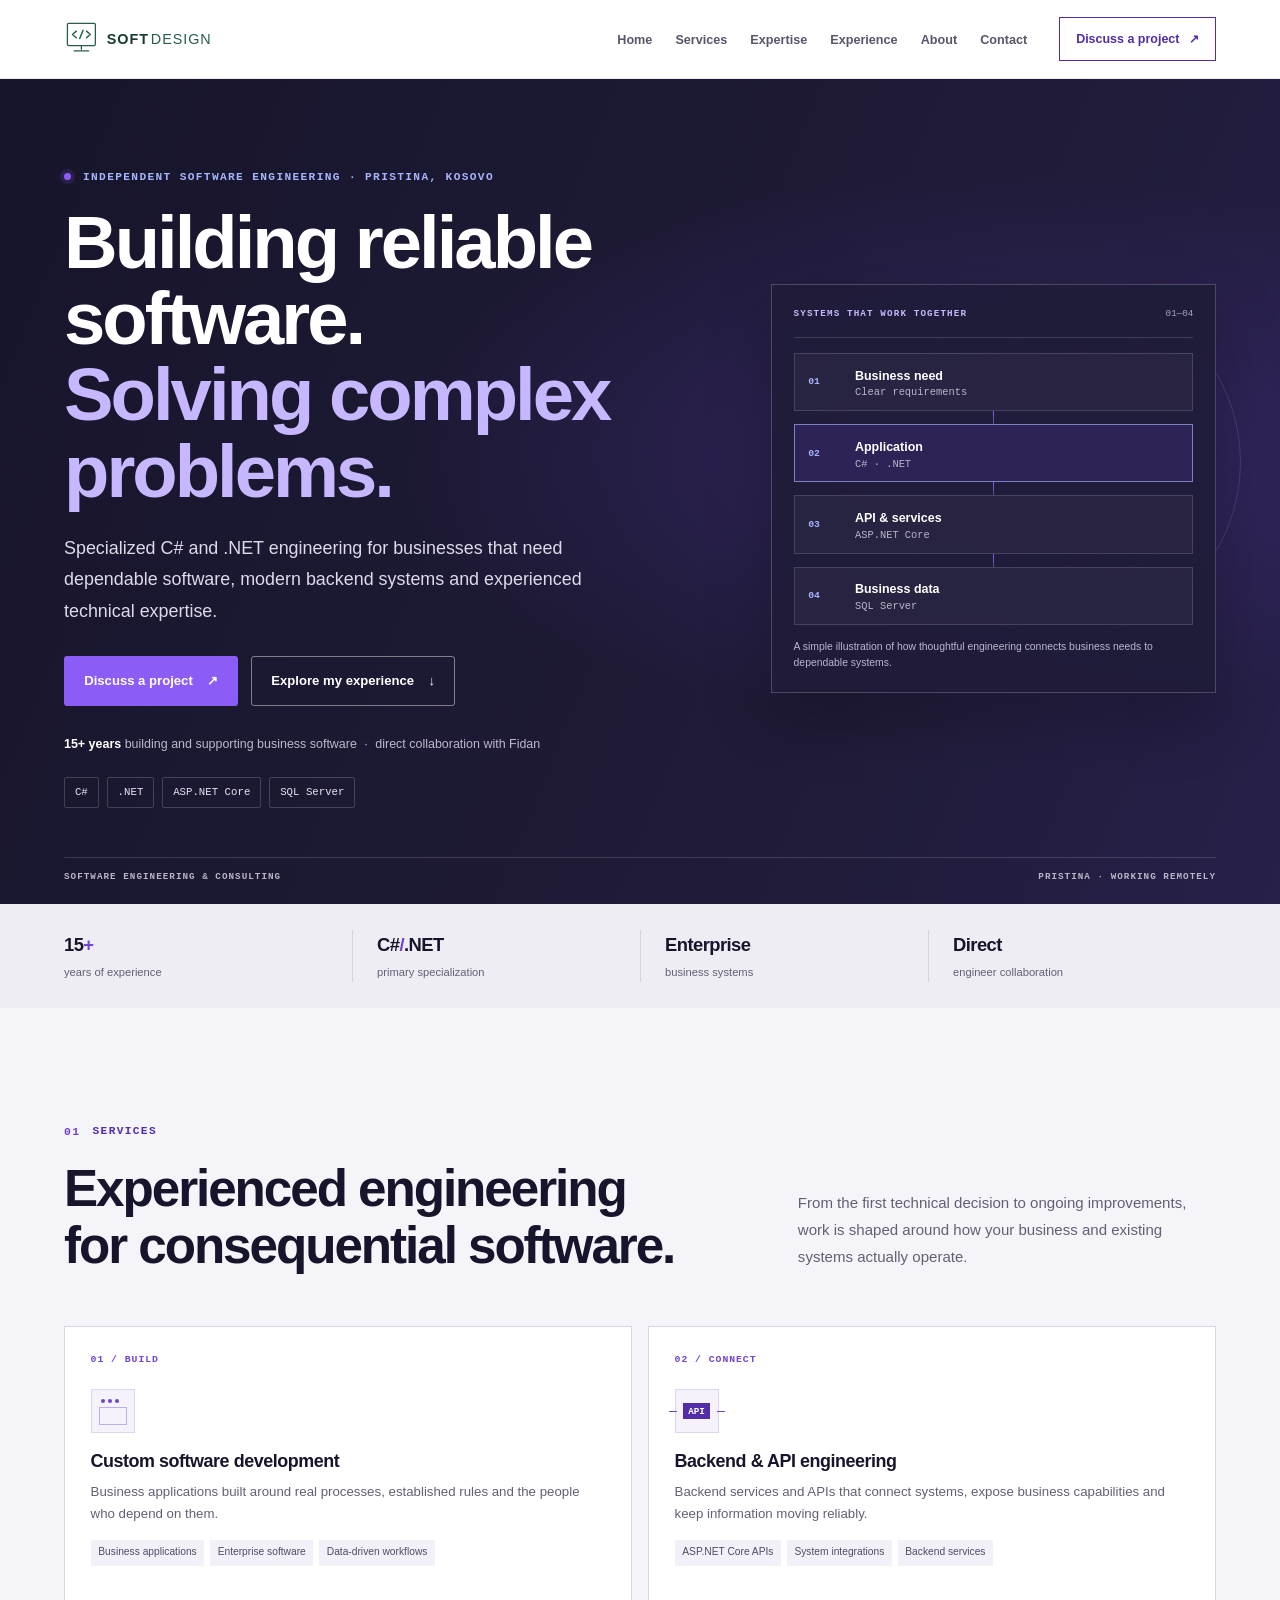
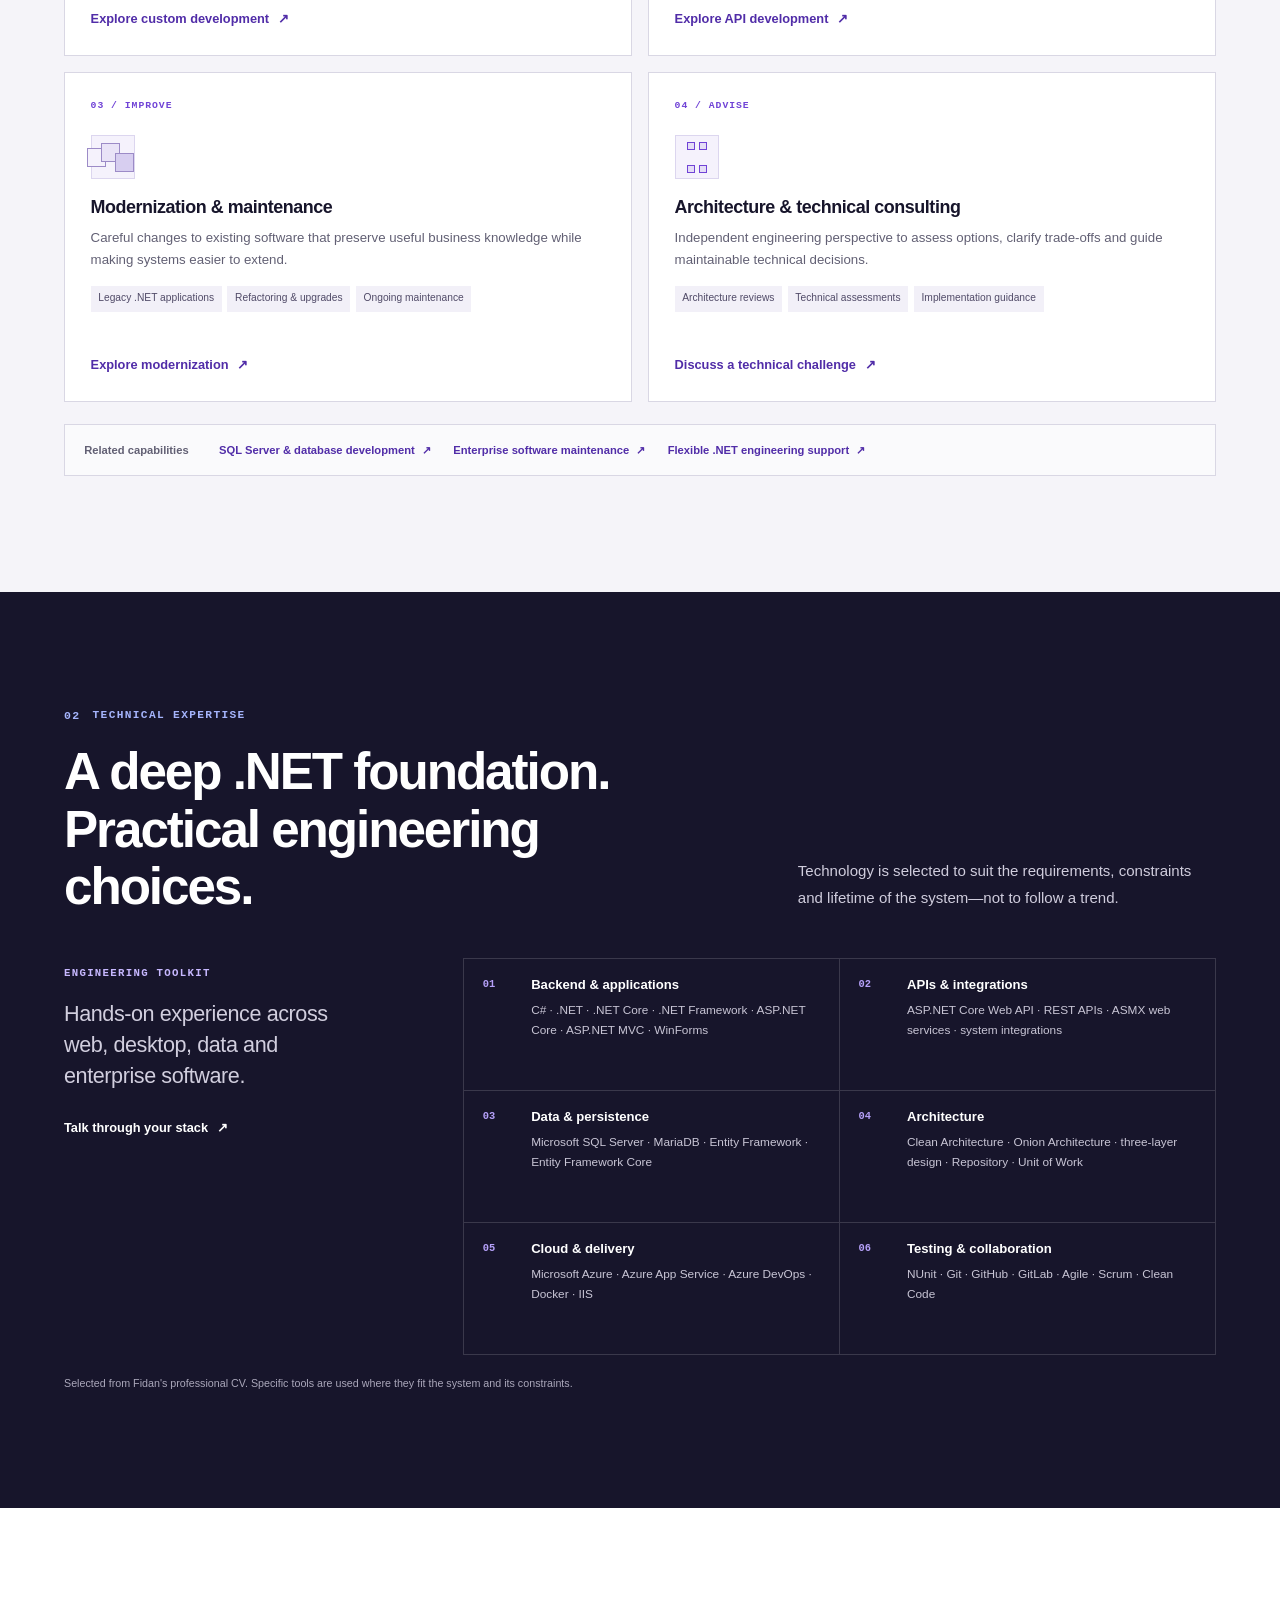
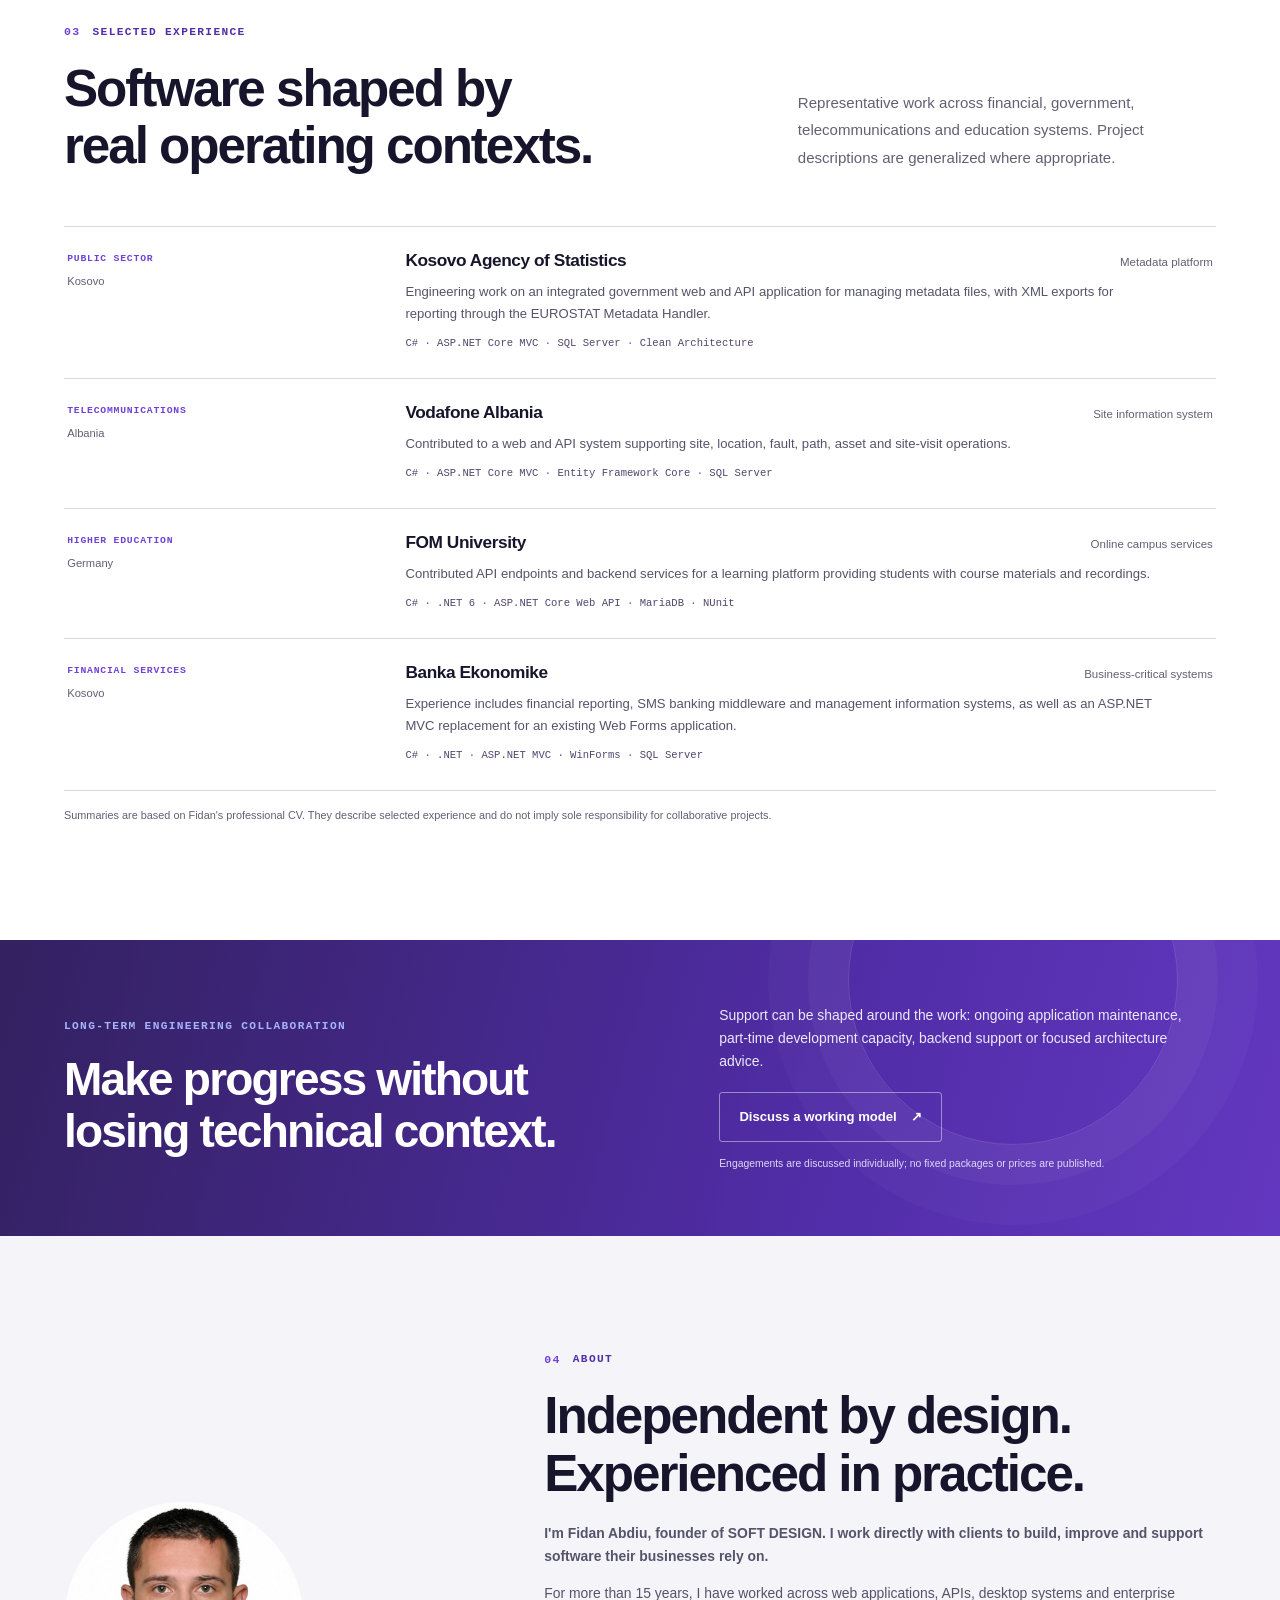
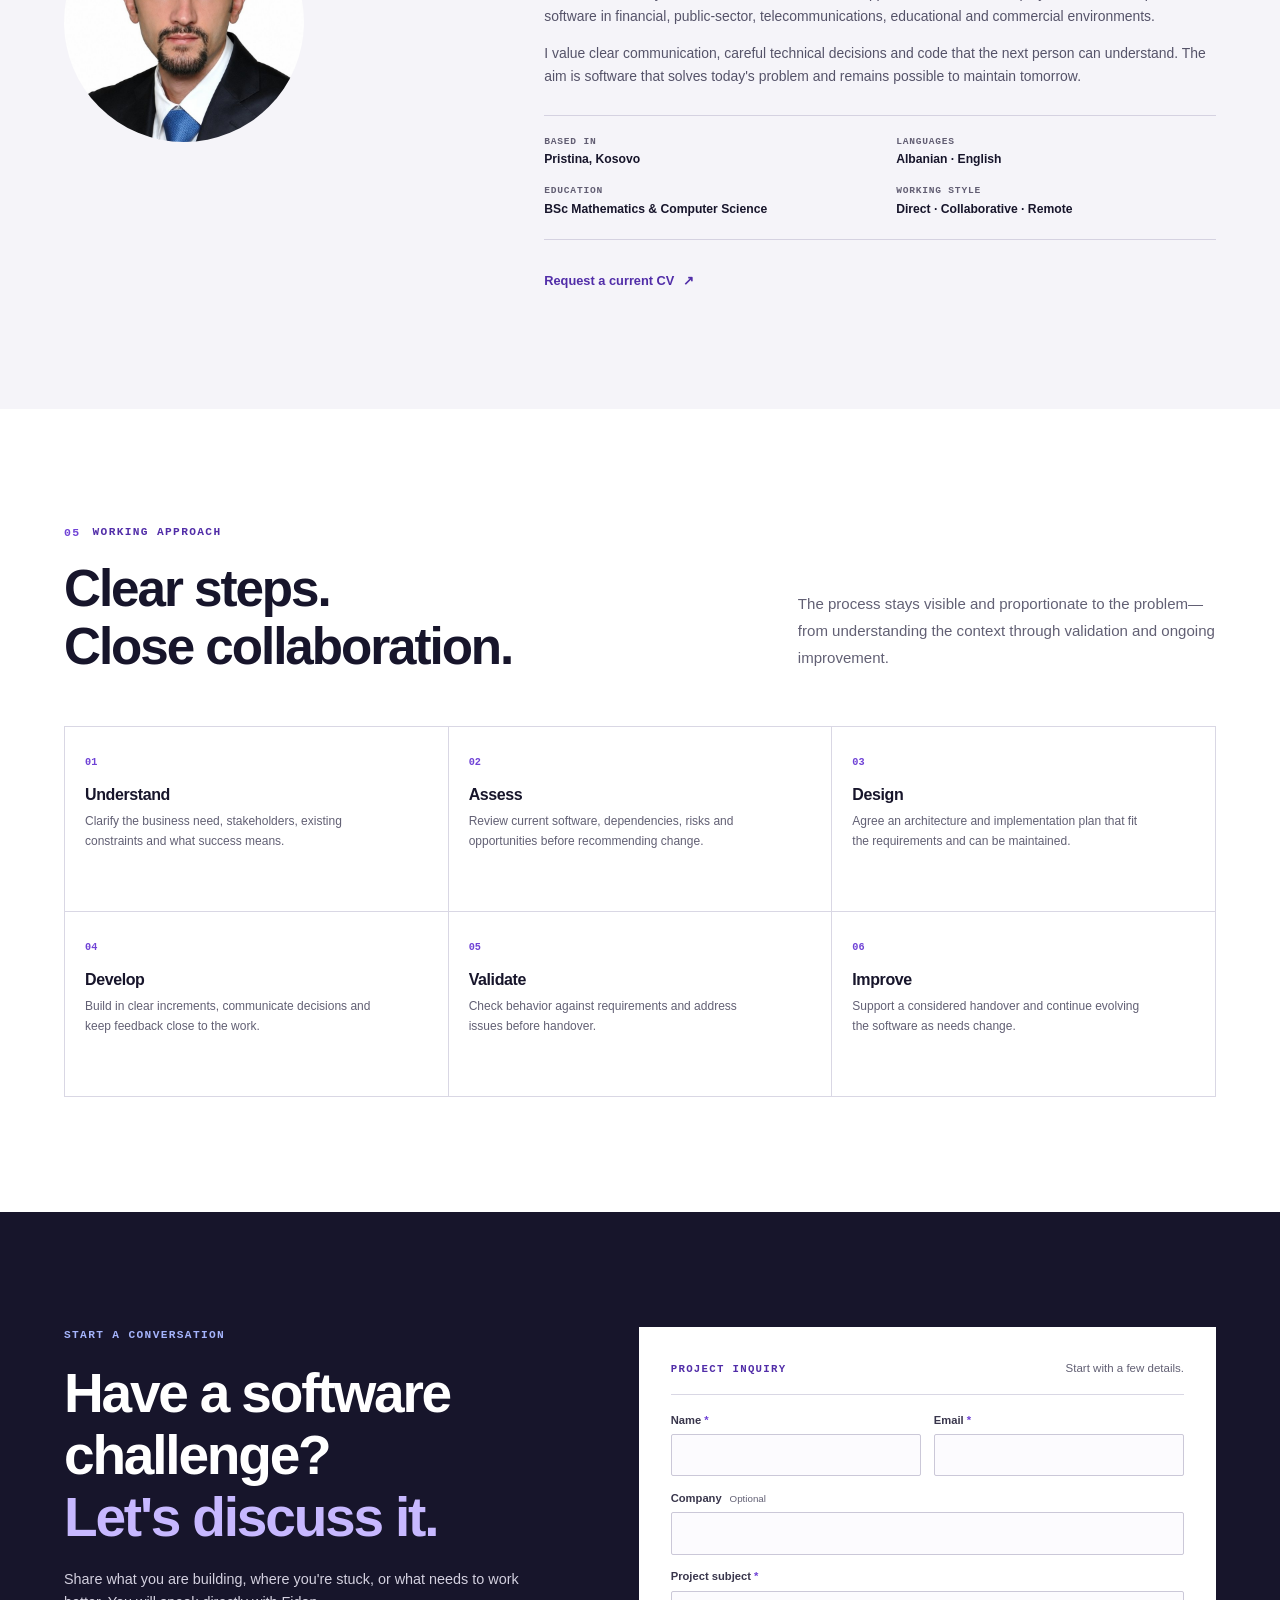
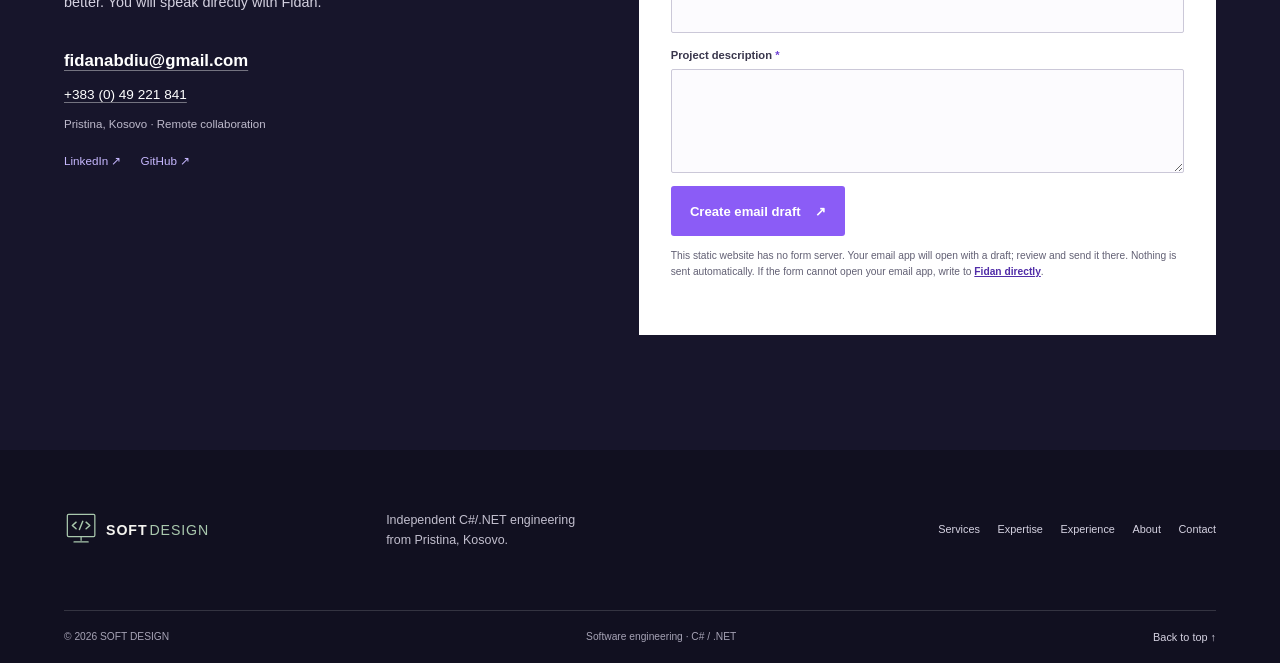
==== commit 9b4a0a13: "Website re-design." ====
--- a/index.html
+++ b/index.html
@@ -3,23 +3,22 @@
 <head>
   <meta charset="utf-8">
   <meta name="viewport" content="width=device-width, initial-scale=1">
-  <meta name="theme-color" content="#f4f1e9">
-  <title>SOFT DESIGN | C#/.NET Development Services in Kosovo</title>
-  <meta name="description" content="SOFT DESIGN offers C#/.NET software development services from Pristina, Kosovo, including custom applications, APIs, integrations and software modernization.">
+  <meta name="theme-color" content="#17152b">
+  <title>SOFT DESIGN | Independent C#/.NET Software Engineering</title>
+  <meta name="description" content="Independent C#/.NET software engineering from Pristina, Kosovo. Custom applications, backend APIs, modernization and technical consulting.">
   <link rel="canonical" href="https://www.softdesign-ks.com/">
   <link rel="icon" type="image/svg+xml" href="assets/logos/soft-design-symbol.svg">
   <link rel="apple-touch-icon" href="assets/icons/soft-design-social-avatar.png">
-  <link rel="manifest" href="site.webmanifest">
   <meta property="og:type" content="website">
   <meta property="og:locale" content="en_US">
   <meta property="og:site_name" content="SOFT DESIGN">
-  <meta property="og:title" content="SOFT DESIGN | C#/.NET Development Services in Kosovo">
-  <meta property="og:description" content="Welcome to SOFT DESIGN. C#/.NET software development services from Pristina, Kosovo, with direct client collaboration.">
+  <meta property="og:title" content="SOFT DESIGN | Independent C#/.NET Software Engineering">
+  <meta property="og:description" content="Experienced, direct C#/.NET engineering for business applications, APIs and modernization.">
   <meta property="og:url" content="https://www.softdesign-ks.com/">
   <meta property="og:image" content="https://www.softdesign-ks.com/assets/icons/soft-design-social-avatar.png">
   <meta name="twitter:card" content="summary">
-  <meta name="twitter:title" content="SOFT DESIGN | C#/.NET Development Services in Kosovo">
-  <meta name="twitter:description" content="C#/.NET software development services from Pristina, Kosovo: custom applications, APIs, integrations and modernization.">
+  <meta name="twitter:title" content="SOFT DESIGN | Independent C#/.NET Software Engineering">
+  <meta name="twitter:description" content="Experienced, direct C#/.NET engineering for business applications, APIs and modernization.">
   <meta name="twitter:image" content="https://www.softdesign-ks.com/assets/icons/soft-design-social-avatar.png">
   <link rel="stylesheet" href="css/styles.css">
   <link rel="stylesheet" href="css/responsive.css">
@@ -50,7 +49,7 @@
         "@type": "ProfessionalService",
         "@id": "https://www.softdesign-ks.com/#business",
         "name": "SOFT DESIGN",
-        "description": "Individual C#/.NET software development services, including custom applications, backend APIs, integrations, modernization and technical consulting.",
+        "description": "Independent C#/.NET software engineering, including business applications, backend APIs, modernization and technical consulting.",
         "url": "https://www.softdesign-ks.com/",
         "email": "mailto:fidanabdiu@gmail.com",
         "telephone": "+38349221841",
@@ -68,20 +67,11 @@
   <a class="skip-link" href="#main">Skip to content</a>
   <header class="site-header">
     <div class="header-inner">
-      <a class="brand" href="#top" aria-label="SOFT DESIGN home">
-        <img src="assets/logos/soft-design-logo-horizontal.svg" width="210" height="46" alt="SOFT DESIGN">
-      </a>
-      <button class="nav-toggle" type="button" aria-expanded="false" aria-controls="primary-navigation">
-        <span class="nav-toggle-label">Menu</span><span class="nav-toggle-icon" aria-hidden="true"></span>
-      </button>
+      <a class="brand" href="#top" aria-label="SOFT DESIGN home"><img src="assets/logos/soft-design-logo-horizontal.svg" width="210" height="46" alt="SOFT DESIGN"></a>
+      <button class="nav-toggle" type="button" aria-expanded="false" aria-controls="primary-navigation"><span class="nav-toggle-label">Menu</span><span class="nav-toggle-icon" aria-hidden="true"></span></button>
       <nav class="primary-nav" id="primary-navigation" aria-label="Main navigation" data-collapsed="true">
-        <ul>
-          <li><a href="#services">Services</a></li>
-          <li><a href="#expertise">Expertise</a></li>
-          <li><a href="#experience">Experience</a></li>
-          <li><a href="#about">About</a></li>
-        </ul>
-        <a class="nav-contact" href="#contact">Start a conversation <span aria-hidden="true">↗</span></a>
+        <ul><li><a href="#top">Home</a></li><li><a href="#services">Services</a></li><li><a href="#expertise">Expertise</a></li><li><a href="#experience">Experience</a></li><li><a href="#about">About</a></li><li><a href="#contact">Contact</a></li></ul>
+        <a class="nav-contact" href="#contact">Discuss a project <span aria-hidden="true">↗</span></a>
       </nav>
     </div>
   </header>
@@ -89,93 +79,116 @@
   <main id="main">
     <section class="hero section-shell" id="top" aria-labelledby="hero-title">
       <div class="hero-copy">
-        <p class="eyebrow"><span class="availability-dot" aria-hidden="true"></span> Individual software development business · Pristina · Kosovo</p>
-        <h1 id="hero-title">Welcome to SOFT DESIGN.<br>C#/.NET software development services.</h1>
-        <p class="hero-intro">I help businesses build, modernize and maintain dependable software through experienced C#/.NET engineering, thoughtful architecture and direct collaboration.</p>
-        <div class="hero-actions">
-          <a class="button button-dark" href="#contact">Discuss a project <span aria-hidden="true">↗</span></a>
-          <a class="text-link" href="mailto:fidanabdiu@gmail.com?subject=CV%20request">Request my CV <span aria-hidden="true">↗</span></a>
+        <p class="eyebrow eyebrow-light"><span class="status-mark" aria-hidden="true"></span> Independent software engineering · Pristina, Kosovo</p>
+        <h1 id="hero-title">Building reliable software.<br><em>Solving complex problems.</em></h1>
+        <p class="hero-intro">Specialized C# and .NET engineering for businesses that need dependable software, modern backend systems and experienced technical expertise.</p>
+        <div class="hero-actions"><a class="button button-violet" href="#contact">Discuss a project <span aria-hidden="true">↗</span></a><a class="button button-outline-light" href="#experience">Explore my experience <span aria-hidden="true">↓</span></a></div>
+        <p class="hero-proof"><strong>15+ years</strong> building and supporting business software <span aria-hidden="true">·</span> direct collaboration with Fidan</p>
+        <ul class="tech-pills" aria-label="Core technologies"><li>C#</li><li>.NET</li><li>ASP.NET Core</li><li>SQL Server</li></ul>
+      </div>
+      <div class="hero-visual">
+        <div class="architecture-card" aria-label="Illustrative software architecture flow">
+          <div class="architecture-heading"><span class="mono-label">SYSTEMS THAT WORK TOGETHER</span><span class="architecture-index">01—04</span></div>
+          <div class="architecture-flow">
+            <div class="flow-node"><span class="flow-number">01</span><div><strong>Business need</strong><small>Clear requirements</small></div></div>
+            <span class="flow-connector" aria-hidden="true"></span>
+            <div class="flow-node flow-node-active"><span class="flow-number">02</span><div><strong>Application</strong><small>C# · .NET</small></div></div>
+            <span class="flow-connector" aria-hidden="true"></span>
+            <div class="flow-node"><span class="flow-number">03</span><div><strong>API &amp; services</strong><small>ASP.NET Core</small></div></div>
+            <span class="flow-connector" aria-hidden="true"></span>
+            <div class="flow-node"><span class="flow-number">04</span><div><strong>Business data</strong><small>SQL Server</small></div></div>
+          </div>
+          <p class="architecture-caption">A simple illustration of how thoughtful engineering connects business needs to dependable systems.</p>
         </div>
-        <p class="hero-proof"><strong>15+ years</strong> building and supporting business software <span aria-hidden="true">·</span> C# / .NET specialist</p>
+        <span class="hero-orbit orbit-one" aria-hidden="true"></span><span class="hero-orbit orbit-two" aria-hidden="true"></span>
       </div>
-      <div class="hero-portrait-wrap">
-        <div class="portrait-frame"><img src="assets/images/fidan-abdiu-profile.jpg" width="720" height="925" alt="Fidan Abdiu, software developer and founder of SOFT DESIGN" fetchpriority="high"></div>
-        <div class="portrait-caption"><span>Fidan Abdiu</span><span>Founder · Software Developer</span></div>
-      </div>
-      <div class="hero-footnote"><span>SOFTWARE DEVELOPMENT SERVICES</span><span>01 / 05</span></div>
+      <div class="hero-footnote"><span>SOFTWARE ENGINEERING &amp; CONSULTING</span><span>PRISTINA · WORKING REMOTELY</span></div>
     </section>
 
-    <section class="content-section section-shell" id="services" aria-labelledby="services-title">
-      <div class="section-heading">
-        <div><p class="eyebrow">01 / Services</p><h2 id="services-title">SERVICES</h2></div>
-        <p class="section-lede">Practical software development and technical guidance, shaped around your systems, constraints and business needs.</p>
+    <section class="credibility-band" aria-label="Professional focus">
+      <div class="section-shell credibility-grid">
+        <div><span class="credibility-value">15<span>+</span></span><span class="credibility-label">years of experience</span></div>
+        <div><span class="credibility-value">C#<span>/</span>.NET</span><span class="credibility-label">primary specialization</span></div>
+        <div><span class="credibility-value">Enterprise</span><span class="credibility-label">business systems</span></div>
+        <div><span class="credibility-value">Direct</span><span class="credibility-label">engineer collaboration</span></div>
       </div>
-      <div class="service-list">
-        <article class="service-row"><span class="row-number">01</span><div><h3>Custom software development</h3><p>Purpose-built business applications that fit your real processes, so teams can work with fewer manual steps and systems that match the job.</p></div><span class="service-mark" aria-hidden="true">↗</span></article>
-        <article class="service-row"><span class="row-number">02</span><div><h3>Backend &amp; API engineering</h3><p>Reliable services and REST APIs that connect applications, protect business rules and give your products a stable foundation.</p></div><span class="service-mark" aria-hidden="true">↗</span></article>
-        <article class="service-row"><span class="row-number">03</span><div><h3>Modernization &amp; maintenance</h3><p>Careful improvements to existing software: reduce friction, extend useful systems and make changes without losing important business knowledge.</p></div><span class="service-mark" aria-hidden="true">↗</span></article>
-        <article class="service-row"><span class="row-number">04</span><div><h3>Architecture &amp; technical consulting</h3><p>Independent engineering input to clarify trade-offs, improve structure and help teams make decisions they can maintain.</p></div><span class="service-mark" aria-hidden="true">↗</span></article>
+    </section>
+
+    <section class="section section-services" id="services" aria-labelledby="services-title">
+      <div class="section-shell">
+        <div class="section-heading"><div><p class="eyebrow"><span class="section-number">01</span> Services</p><h2 id="services-title">Experienced engineering<br>for consequential software.</h2></div><p class="section-lede">From the first technical decision to ongoing improvements, work is shaped around how your business and existing systems actually operate.</p></div>
+        <div class="service-grid">
+          <article class="service-card"><span class="card-index">01 / BUILD</span><div class="service-icon icon-window" aria-hidden="true"><span></span><span></span><span></span></div><h3>Custom software development</h3><p>Business applications built around real processes, established rules and the people who depend on them.</p><ul class="capability-list"><li>Business applications</li><li>Enterprise software</li><li>Data-driven workflows</li></ul><a class="text-link" href="services/custom-dotnet-development.html">Explore custom development <span aria-hidden="true">↗</span></a></article>
+          <article class="service-card"><span class="card-index">02 / CONNECT</span><div class="service-icon icon-api" aria-hidden="true"><span>API</span><i></i><i></i></div><h3>Backend &amp; API engineering</h3><p>Backend services and APIs that connect systems, expose business capabilities and keep information moving reliably.</p><ul class="capability-list"><li>ASP.NET Core APIs</li><li>System integrations</li><li>Backend services</li></ul><a class="text-link" href="services/aspnet-core-api-development.html">Explore API development <span aria-hidden="true">↗</span></a></article>
+          <article class="service-card"><span class="card-index">03 / IMPROVE</span><div class="service-icon icon-modernize" aria-hidden="true"><span></span><span></span><span></span></div><h3>Modernization &amp; maintenance</h3><p>Careful changes to existing software that preserve useful business knowledge while making systems easier to extend.</p><ul class="capability-list"><li>Legacy .NET applications</li><li>Refactoring &amp; upgrades</li><li>Ongoing maintenance</li></ul><a class="text-link" href="services/legacy-dotnet-modernization.html">Explore modernization <span aria-hidden="true">↗</span></a></article>
+          <article class="service-card"><span class="card-index">04 / ADVISE</span><div class="service-icon icon-architecture" aria-hidden="true"><span></span><span></span><span></span><span></span></div><h3>Architecture &amp; technical consulting</h3><p>Independent engineering perspective to assess options, clarify trade-offs and guide maintainable technical decisions.</p><ul class="capability-list"><li>Architecture reviews</li><li>Technical assessments</li><li>Implementation guidance</li></ul><a class="text-link" href="#contact">Discuss a technical challenge <span aria-hidden="true">↗</span></a></article>
+        </div>
+        <div class="service-secondary"><p>Related capabilities</p><a href="services/sql-server-database-development.html">SQL Server &amp; database development <span aria-hidden="true">↗</span></a><a href="services/enterprise-software-maintenance.html">Enterprise software maintenance <span aria-hidden="true">↗</span></a><a href="services/dotnet-development-outsourcing.html">Flexible .NET engineering support <span aria-hidden="true">↗</span></a></div>
       </div>
     </section>
 
     <section class="expertise-section" id="expertise" aria-labelledby="expertise-title">
       <div class="section-shell">
-        <div class="section-heading section-heading-light"><div><p class="eyebrow">02 / Technical expertise</p><h2 id="expertise-title">TECHNICAL EXPERTISE</h2></div><p class="section-lede">Technologies and practices drawn from hands-on work across web, desktop and enterprise systems.</p></div>
-        <div class="expertise-grid">
-          <div class="expertise-item"><h3>Backend engineering</h3><p>C# · .NET · .NET Core · .NET Framework · ASP.NET Core · ASP.NET MVC · WinForms</p></div>
-          <div class="expertise-item"><h3>APIs &amp; integrations</h3><p>ASP.NET Core Web API · REST APIs · ASMX web services · system integrations</p></div>
-          <div class="expertise-item"><h3>Data &amp; databases</h3><p>SQL · Microsoft SQL Server · MariaDB · Entity Framework · Entity Framework Core</p></div>
-          <div class="expertise-item"><h3>Architecture</h3><p>Clean Architecture · Onion Architecture · Three-layer architecture · Repository · Unit of Work</p></div>
-          <div class="expertise-item"><h3>Engineering practices</h3><p>Clean Code · NUnit · Agile · Scrum · Git · GitHub · GitLab</p></div>
-          <div class="expertise-item"><h3>Delivery &amp; operations</h3><p>Microsoft Azure · Azure App Service · Azure DevOps · Docker · IIS</p></div>
+        <div class="section-heading section-heading-inverse"><div><p class="eyebrow eyebrow-light"><span class="section-number">02</span> Technical expertise</p><h2 id="expertise-title">A deep .NET foundation.<br>Practical engineering choices.</h2></div><p class="section-lede">Technology is selected to suit the requirements, constraints and lifetime of the system—not to follow a trend.</p></div>
+        <div class="expertise-layout">
+          <div class="expertise-intro"><span class="mono-label">ENGINEERING TOOLKIT</span><p>Hands-on experience across web, desktop, data and enterprise software.</p><a class="text-link text-link-light" href="#contact">Talk through your stack <span aria-hidden="true">↗</span></a></div>
+          <div class="expertise-grid">
+            <article class="expertise-item"><span class="expertise-index">01</span><div><h3>Backend &amp; applications</h3><p>C# · .NET · .NET Core · .NET Framework · ASP.NET Core · ASP.NET MVC · WinForms</p></div></article>
+            <article class="expertise-item"><span class="expertise-index">02</span><div><h3>APIs &amp; integrations</h3><p>ASP.NET Core Web API · REST APIs · ASMX web services · system integrations</p></div></article>
+            <article class="expertise-item"><span class="expertise-index">03</span><div><h3>Data &amp; persistence</h3><p>Microsoft SQL Server · MariaDB · Entity Framework · Entity Framework Core</p></div></article>
+            <article class="expertise-item"><span class="expertise-index">04</span><div><h3>Architecture</h3><p>Clean Architecture · Onion Architecture · three-layer design · Repository · Unit of Work</p></div></article>
+            <article class="expertise-item"><span class="expertise-index">05</span><div><h3>Cloud &amp; delivery</h3><p>Microsoft Azure · Azure App Service · Azure DevOps · Docker · IIS</p></div></article>
+            <article class="expertise-item"><span class="expertise-index">06</span><div><h3>Testing &amp; collaboration</h3><p>NUnit · Git · GitHub · GitLab · Agile · Scrum · Clean Code</p></div></article>
+          </div>
         </div>
-        <p class="expertise-note">Selected from Fidan's professional CV. Specific tools are applied when they suit the system and its constraints.</p>
+        <p class="expertise-note">Selected from Fidan's professional CV. Specific tools are used where they fit the system and its constraints.</p>
       </div>
     </section>
 
-    <section class="content-section section-shell experience-section" id="experience" aria-labelledby="experience-title">
-      <div class="section-heading"><div><p class="eyebrow">03 / Selected experience</p><h2 id="experience-title">SELECTED EXPERIENCE</h2></div><p class="section-lede">Representative engineering work from a career spanning financial, public-sector, telecommunications, education and commercial environments.</p></div>
-      <div class="case-list">
-        <article class="case-row"><div class="case-meta"><span>Governmental</span><span>Kosovo Agency of Statistics</span><span>Kosovo</span></div><div><h3>Single integrated metadata system</h3><p>Designed and developed a government web and API application for managing metadata files, with XML exports for reporting through the EUROSTAT Metadata Handler.</p><p class="case-role">C# · ASP.NET Core MVC · SQL Server · Clean Architecture</p></div></article>
-        <article class="case-row"><div class="case-meta"><span>Telecommunications</span><span>Vodafone Albania</span><span>Albania</span></div><div><h3>Site information system</h3><p>Built a web and API system supporting site, location, fault, path, asset and site-visit operations for a telecommunications business.</p><p class="case-role">C# · ASP.NET Core MVC · Entity Framework Core · SQL Server</p></div></article>
-        <article class="case-row"><div class="case-meta"><span>Educational</span><span>FOM University</span><span>Germany</span></div><div><h3>Online campus services</h3><p>Contributed API endpoints and backend services for a university learning platform providing students with course materials and recordings.</p><p class="case-role">C# · .NET 6 · ASP.NET Core Web API · MariaDB · NUnit</p></div></article>
-        <article class="case-row"><div class="case-meta"><span>Financial</span><span>Banka Ekonomike</span><span>Kosovo</span></div><div><h3>Business-critical banking systems</h3><p>Developed financial reporting, SMS banking middleware and management information systems, including an ASP.NET MVC replacement for an existing Web Forms application.</p><p class="case-role">C# · .NET · ASP.NET MVC · WinForms · SQL Server</p></div></article>
-      </div>
-      <p class="case-disclosure">Project descriptions are summarized from Fidan's CV. Some client and project details are intentionally generalized.</p>
-    </section>
-
-    <section class="about-section" id="about" aria-labelledby="about-title">
-      <div class="section-shell about-grid">
-        <div class="about-photo"><img src="assets/images/fidan-abdiu-profile.jpg" width="720" height="925" alt="Portrait of Fidan Abdiu" loading="lazy" decoding="async"></div>
-        <div class="about-copy"><p class="eyebrow">04 / About</p><h2 id="about-title">ABOUT</h2>
-          <p class="about-lede">I'm Fidan Abdiu, a software developer and the founder of SOFT DESIGN. I work directly with clients to build, improve and support the software their businesses rely on.</p>
-          <p>For more than 15 years, I have worked across web applications, APIs, desktop systems and enterprise software. My experience includes financial, governmental, telecommunications, educational and commercial environments.</p>
-          <p>I value clear communication, careful technical decisions and code that the next person can understand. Good engineering is not only getting a feature delivered; it is leaving a system easier to trust and maintain.</p>
-          <div class="about-facts"><div><span>Based in</span><strong>Pristina, Kosovo</strong></div><div><span>Languages</span><strong>Albanian · English</strong></div><div><span>Education</span><strong>BSc Mathematics &amp; Computer Science</strong></div></div>
-          <a class="text-link" href="mailto:fidanabdiu@gmail.com?subject=CV%20request">Request a current CV <span aria-hidden="true">↗</span></a>
+    <section class="section section-experience" id="experience" aria-labelledby="experience-title">
+      <div class="section-shell">
+        <div class="section-heading"><div><p class="eyebrow"><span class="section-number">03</span> Selected experience</p><h2 id="experience-title">Software shaped by<br>real operating contexts.</h2></div><p class="section-lede">Representative work across financial, government, telecommunications and education systems. Project descriptions are generalized where appropriate.</p></div>
+        <div class="experience-list">
+          <article class="experience-card"><div class="experience-meta"><span class="experience-sector">PUBLIC SECTOR</span><span>Kosovo</span></div><div class="experience-main"><div class="experience-heading"><h3>Kosovo Agency of Statistics</h3><span class="experience-type">Metadata platform</span></div><p>Engineering work on an integrated government web and API application for managing metadata files, with XML exports for reporting through the EUROSTAT Metadata Handler.</p><p class="experience-tech">C# <span>·</span> ASP.NET Core MVC <span>·</span> SQL Server <span>·</span> Clean Architecture</p></div></article>
+          <article class="experience-card"><div class="experience-meta"><span class="experience-sector">TELECOMMUNICATIONS</span><span>Albania</span></div><div class="experience-main"><div class="experience-heading"><h3>Vodafone Albania</h3><span class="experience-type">Site information system</span></div><p>Contributed to a web and API system supporting site, location, fault, path, asset and site-visit operations.</p><p class="experience-tech">C# <span>·</span> ASP.NET Core MVC <span>·</span> Entity Framework Core <span>·</span> SQL Server</p></div></article>
+          <article class="experience-card"><div class="experience-meta"><span class="experience-sector">HIGHER EDUCATION</span><span>Germany</span></div><div class="experience-main"><div class="experience-heading"><h3>FOM University</h3><span class="experience-type">Online campus services</span></div><p>Contributed API endpoints and backend services for a learning platform providing students with course materials and recordings.</p><p class="experience-tech">C# <span>·</span> .NET 6 <span>·</span> ASP.NET Core Web API <span>·</span> MariaDB <span>·</span> NUnit</p></div></article>
+          <article class="experience-card"><div class="experience-meta"><span class="experience-sector">FINANCIAL SERVICES</span><span>Kosovo</span></div><div class="experience-main"><div class="experience-heading"><h3>Banka Ekonomike</h3><span class="experience-type">Business-critical systems</span></div><p>Experience includes financial reporting, SMS banking middleware and management information systems, as well as an ASP.NET MVC replacement for an existing Web Forms application.</p><p class="experience-tech">C# <span>·</span> .NET <span>·</span> ASP.NET MVC <span>·</span> WinForms <span>·</span> SQL Server</p></div></article>
         </div>
+        <p class="experience-disclosure">Summaries are based on Fidan's professional CV. They describe selected experience and do not imply sole responsibility for collaborative projects.</p>
       </div>
     </section>
 
-    <section class="approach-section section-shell" aria-labelledby="approach-title">
-      <div class="section-heading"><div><p class="eyebrow">05 / Working approach</p><h2 id="approach-title">WORKING APPROACH</h2></div><p class="section-lede">Good work starts with understanding the context. The process stays collaborative, visible and proportionate to the problem.</p></div>
-      <ol class="approach-list">
-        <li><span>01</span><div><h3>Understand the requirements</h3><p>Clarify the need, the people involved and what success should look like.</p></div></li>
-        <li><span>02</span><div><h3>Evaluate the technical context</h3><p>Review existing systems, dependencies, risks and constraints before recommending change.</p></div></li>
-        <li><span>03</span><div><h3>Define the solution</h3><p>Agree a practical approach and architecture that fit the requirements and can be maintained.</p></div></li>
-        <li><span>04</span><div><h3>Develop &amp; validate</h3><p>Build in clear steps, communicate progress and validate behavior as the work takes shape.</p></div></li>
-        <li><span>05</span><div><h3>Deliver &amp; maintain</h3><p>Support a considered handover and continue improving the software as needs evolve.</p></div></li>
-      </ol>
+    <section class="collaboration-band" aria-labelledby="collaboration-title"><div class="section-shell collaboration-inner"><div><p class="eyebrow eyebrow-light">LONG-TERM ENGINEERING COLLABORATION</p><h2 id="collaboration-title">Make progress without<br>losing technical context.</h2></div><div><p>Support can be shaped around the work: ongoing application maintenance, part-time development capacity, backend support or focused architecture advice.</p><a class="button button-outline-light" href="#contact">Discuss a working model <span aria-hidden="true">↗</span></a><small>Engagements are discussed individually; no fixed packages or prices are published.</small></div></div></section>
+
+    <section class="section section-about" id="about" aria-labelledby="about-title">
+      <div class="section-shell about-grid">
+        <div class="about-portrait"><img src="assets/images/fidan-abdiu-profile.jpg" width="720" height="925" alt="Fidan Abdiu, software developer and founder of SOFT DESIGN" loading="lazy" decoding="async"></div>
+        <div class="about-copy"><p class="eyebrow"><span class="section-number">04</span> About</p><h2 id="about-title">Independent by design.<br>Experienced in practice.</h2><p class="about-lede">I'm Fidan Abdiu, founder of SOFT DESIGN. I work directly with clients to build, improve and support software their businesses rely on.</p><p>For more than 15 years, I have worked across web applications, APIs, desktop systems and enterprise software in financial, public-sector, telecommunications, educational and commercial environments.</p><p>I value clear communication, careful technical decisions and code that the next person can understand. The aim is software that solves today's problem and remains possible to maintain tomorrow.</p><div class="about-facts"><div><span>Based in</span><strong>Pristina, Kosovo</strong></div><div><span>Languages</span><strong>Albanian · English</strong></div><div><span>Education</span><strong>BSc Mathematics &amp; Computer Science</strong></div><div><span>Working style</span><strong>Direct · Collaborative · Remote</strong></div></div><a class="text-link" href="mailto:fidanabdiu@gmail.com?subject=CV%20request">Request a current CV <span aria-hidden="true">↗</span></a></div>
+      </div>
+    </section>
+
+    <section class="section section-approach" aria-labelledby="approach-title">
+      <div class="section-shell"><div class="section-heading"><div><p class="eyebrow"><span class="section-number">05</span> Working approach</p><h2 id="approach-title">Clear steps.<br>Close collaboration.</h2></div><p class="section-lede">The process stays visible and proportionate to the problem—from understanding the context through validation and ongoing improvement.</p></div>
+        <ol class="approach-grid"><li><span class="approach-step">01</span><h3>Understand</h3><p>Clarify the business need, stakeholders, existing constraints and what success means.</p></li><li><span class="approach-step">02</span><h3>Assess</h3><p>Review current software, dependencies, risks and opportunities before recommending change.</p></li><li><span class="approach-step">03</span><h3>Design</h3><p>Agree an architecture and implementation plan that fit the requirements and can be maintained.</p></li><li><span class="approach-step">04</span><h3>Develop</h3><p>Build in clear increments, communicate decisions and keep feedback close to the work.</p></li><li><span class="approach-step">05</span><h3>Validate</h3><p>Check behavior against requirements and address issues before handover.</p></li><li><span class="approach-step">06</span><h3>Improve</h3><p>Support a considered handover and continue evolving the software as needs change.</p></li></ol>
+      </div>
     </section>
 
     <section class="contact-section" id="contact" aria-labelledby="contact-title">
-      <div class="section-shell contact-inner"><div><p class="eyebrow">A good project starts with a conversation</p><h2 id="contact-title">Let's talk about<br><em>what you need to build.</em></h2><p class="contact-copy">Tell me what you are working on, where you are stuck, or what needs to work better. I’ll get back to you directly.</p><a class="button button-light" href="mailto:fidanabdiu@gmail.com?subject=Project%20enquiry">Email Fidan <span aria-hidden="true">↗</span></a></div>
-        <address class="contact-details"><a href="mailto:fidanabdiu@gmail.com">fidanabdiu@gmail.com</a><a href="tel:+38349221841">+383 (0) 49 221 841</a><a href="https://linkedin.com/in/fidanabdiu" target="_blank" rel="noopener noreferrer">LinkedIn <span aria-hidden="true">↗</span></a><a href="https://github.com/fidanabdiu" target="_blank" rel="noopener noreferrer">GitHub <span aria-hidden="true">↗</span></a><span>Pristina, Kosovo · Remote collaboration</span></address>
+      <div class="section-shell contact-layout"><div class="contact-intro"><p class="eyebrow eyebrow-light">START A CONVERSATION</p><h2 id="contact-title">Have a software challenge?<br><em>Let's discuss it.</em></h2><p>Share what you are building, where you're stuck, or what needs to work better. You will speak directly with Fidan.</p><address class="contact-details"><a href="mailto:fidanabdiu@gmail.com">fidanabdiu@gmail.com</a><a href="tel:+38349221841">+383 (0) 49 221 841</a><span>Pristina, Kosovo · Remote collaboration</span><span class="social-links"><a href="https://linkedin.com/in/fidanabdiu" target="_blank" rel="noopener noreferrer">LinkedIn ↗</a><a href="https://github.com/fidanabdiu" target="_blank" rel="noopener noreferrer">GitHub ↗</a></span></address></div>
+        <div class="contact-form-wrap"><div class="form-heading"><span class="mono-label">PROJECT INQUIRY</span><p>Start with a few details.</p></div><form id="project-form" action="mailto:fidanabdiu@gmail.com" method="post" enctype="text/plain">
+          <div class="form-row"><div class="form-field"><label for="contact-name">Name <span aria-hidden="true">*</span></label><input id="contact-name" name="Name" autocomplete="name" required></div><div class="form-field"><label for="contact-email">Email <span aria-hidden="true">*</span></label><input id="contact-email" name="Email" type="email" autocomplete="email" required></div></div>
+          <div class="form-field"><label for="contact-company">Company <span class="optional-label">Optional</span></label><input id="contact-company" name="Company" autocomplete="organization"></div>
+          <div class="form-field"><label for="contact-subject">Project subject <span aria-hidden="true">*</span></label><input id="contact-subject" name="Subject" required></div>
+          <div class="form-field"><label for="contact-message">Project description <span aria-hidden="true">*</span></label><textarea id="contact-message" name="Project description" rows="4" required></textarea></div>
+          <button class="button button-violet form-submit" type="submit">Create email draft <span aria-hidden="true">↗</span></button>
+          <p class="form-note">This static website has no form server. Your email app will open with a draft; review and send it there. Nothing is sent automatically. If the form cannot open your email app, write to <a href="mailto:fidanabdiu@gmail.com">Fidan directly</a>.</p>
+          <p class="form-status" id="form-status" aria-live="polite"></p>
+        </form></div>
       </div>
     </section>
   </main>
 
-  <footer class="site-footer"><div class="section-shell footer-top"><a href="#top" class="footer-brand"><img src="assets/logos/soft-design-logo-horizontal-light.svg" width="210" height="46" alt="SOFT DESIGN"></a><nav aria-label="Footer navigation"><a href="#services">Services</a><a href="#expertise">Expertise</a><a href="#experience">Experience</a><a href="#about">About</a><a href="#contact">Contact</a></nav></div><div class="section-shell footer-bottom"><span>© <span id="copyright-year">2026</span> SOFT DESIGN</span><a href="#top">Back to top ↑</a></div></footer>
+  <footer class="site-footer"><div class="section-shell footer-main"><a class="footer-brand" href="#top"><img src="assets/logos/soft-design-logo-horizontal-light.svg" width="210" height="46" alt="SOFT DESIGN home"></a><p>Independent C#/.NET engineering<br>from Pristina, Kosovo.</p><nav aria-label="Footer navigation"><a href="#services">Services</a><a href="#expertise">Expertise</a><a href="#experience">Experience</a><a href="#about">About</a><a href="#contact">Contact</a></nav></div><div class="section-shell footer-bottom"><span>© <span id="copyright-year">2026</span> SOFT DESIGN</span><span>Software engineering · C# / .NET</span><a href="#top">Back to top ↑</a></div></footer>
   <script src="js/main.js" defer></script>
 </body>
 </html>
--- a/css/styles.css
+++ b/css/styles.css
@@ -2,155 +2,298 @@
 
 :root {
   color-scheme: light;
-  --paper: #f4f1e9;
-  --paper-light: #fbfaf6;
-  --ink: #183a32;
-  --ink-soft: #35564e;
-  --green: #285d4c;
-  --sage: #a9c8ad;
-  --clay: #99472f;
-  --line: #d5d3c8;
-  --line-dark: rgba(245, 244, 240, .22);
-  --body: #404a44;
-  --serif: "Iowan Old Style", "Palatino Linotype", "Book Antiqua", Georgia, serif;
+  --navy: #17152b;
+  --navy-2: #211e3c;
+  --purple: #512da8;
+  --violet: #7043d6;
+  --violet-bright: #8b5cf6;
+  --lavender: #a5b4fc;
+  --paper: #f5f4f9;
+  --white: #fff;
+  --surface: #eeedf4;
+  --surface-2: #e6e4ef;
+  --ink: #211f32;
+  --muted: #626074;
+  --muted-light: #c8c6d6;
+  --line: #d9d7e4;
+  --line-dark: rgba(255, 255, 255, .15);
   --sans: "Segoe UI", "Helvetica Neue", Arial, sans-serif;
-  --measure: 1240px;
-  --gutter: clamp(1.25rem, 5vw, 5rem);
+  --mono: "Cascadia Code", "SFMono-Regular", Consolas, monospace;
+  --measure: 1200px;
+  --gutter: clamp(1.25rem, 5vw, 4.75rem);
+  --section-space: clamp(5rem, 9vw, 8rem);
 }
 
 *, *::before, *::after { box-sizing: border-box; }
-html { overflow-x: clip; scroll-behavior: smooth; scroll-padding-top: 5.5rem; }
-body { margin: 0; background: var(--paper); color: var(--ink); font-family: var(--sans); font-size: 1rem; line-height: 1.65; -webkit-font-smoothing: antialiased; }
+html { scroll-behavior: smooth; scroll-padding-top: 6rem; }
+body { margin: 0; background: var(--white); color: var(--ink); font-family: var(--sans); font-size: 1rem; line-height: 1.65; -webkit-font-smoothing: antialiased; }
 img { display: block; max-width: 100%; }
 a { color: inherit; }
+button, input, textarea { font: inherit; }
 button, a { -webkit-tap-highlight-color: transparent; }
-a:focus-visible, button:focus-visible { outline: 3px solid var(--clay); outline-offset: 4px; }
+a:focus-visible, button:focus-visible, input:focus-visible, textarea:focus-visible { outline: 3px solid var(--violet-bright); outline-offset: 4px; }
+::selection { background: var(--lavender); color: var(--navy); }
 .section-shell { width: min(100% - var(--gutter) * 2, var(--measure)); margin-inline: auto; }
-.skip-link { position: absolute; z-index: 20; top: .5rem; left: .5rem; padding: .7rem 1rem; transform: translateY(-150%); background: var(--ink); color: white; }
+.skip-link { position: absolute; z-index: 30; top: .5rem; left: .5rem; padding: .7rem 1rem; transform: translateY(-150%); background: var(--white); color: var(--navy); }
 .skip-link:focus { transform: translateY(0); }
-.site-header { position: sticky; z-index: 10; top: 0; border-bottom: 1px solid rgba(24, 58, 50, .12); background: rgba(244, 241, 233, .96); backdrop-filter: blur(12px); }
-.header-inner { width: min(100% - var(--gutter) * 2, 1440px); min-height: 82px; margin: auto; display: flex; align-items: center; justify-content: space-between; gap: 2rem; }
-.brand { flex: 0 0 auto; width: 178px; }
+
+h1, h2, h3, p { margin-top: 0; }
+h1, h2, h3 { line-height: 1.12; }
+h1, h2 { letter-spacing: -.04em; }
+h1 { font-size: clamp(2.8rem, 5.8vw, 5.4rem); }
+h2 { font-size: clamp(2.25rem, 4vw, 3.9rem); }
+h3 { font-size: 1.25rem; letter-spacing: -.025em; }
+.mono-label, .eyebrow, .card-index, .section-number, .experience-sector, .architecture-index { font-family: var(--mono); }
+.mono-label { color: var(--violet); font-size: .67rem; font-weight: 700; letter-spacing: .12em; text-transform: uppercase; }
+.eyebrow { display: flex; align-items: center; gap: .75rem; margin-bottom: 1.2rem; color: var(--purple); font-size: .7rem; font-weight: 700; letter-spacing: .12em; line-height: 1.5; text-transform: uppercase; }
+.eyebrow-light { color: var(--lavender); }
+.section-number { color: var(--violet); font-size: .72rem; }
+.eyebrow-light .section-number { color: var(--lavender); }
+
+/* Shared navigation */
+.site-header { position: sticky; z-index: 20; top: 0; border-bottom: 1px solid rgba(23, 21, 43, .08); background: rgba(255, 255, 255, .96); backdrop-filter: blur(14px); }
+.header-inner { width: min(100% - var(--gutter) * 2, 1440px); min-height: 78px; margin-inline: auto; display: flex; align-items: center; justify-content: space-between; gap: 2rem; }
+.brand { display: block; flex: 0 0 auto; width: 178px; }
 .brand img, .footer-brand img { width: 100%; height: auto; }
 .primary-nav, .primary-nav ul { display: flex; align-items: center; }
-.primary-nav { gap: clamp(1.5rem, 3vw, 3.5rem); }
-.primary-nav ul { gap: clamp(1.1rem, 2.1vw, 2rem); list-style: none; margin: 0; padding: 0; }
-.primary-nav a { text-decoration: none; font-size: .83rem; font-weight: 600; letter-spacing: .01em; }
-.primary-nav ul a { color: #536159; }
-.primary-nav ul a:hover, .primary-nav ul a:focus-visible, .primary-nav ul a:active { color: var(--clay); }
-.nav-contact { display: inline-flex; align-items: center; gap: .7rem; border-bottom: 1px solid var(--green); padding: .5rem 0; color: var(--ink); }
-.nav-contact:hover, .nav-contact:active { color: var(--clay); border-color: var(--clay); }
-.nav-contact span, .text-link span, .button span { transition: transform .2s ease; }
-.nav-contact:hover span, .text-link:hover span, .button:hover span { transform: translate(3px, -2px); }
+.primary-nav { gap: clamp(1.3rem, 2.5vw, 2.5rem); }
+.primary-nav ul { gap: clamp(.9rem, 1.8vw, 1.7rem); margin: 0; padding: 0; list-style: none; }
+.primary-nav a { text-decoration: none; }
+.primary-nav ul a { color: #58566b; font-size: .79rem; font-weight: 600; transition: color .18s ease; }
+.primary-nav ul a:hover, .primary-nav ul a:focus-visible { color: var(--violet); }
+.nav-contact { display: inline-flex; align-items: center; gap: .6rem; padding: .7rem 1rem; border: 1px solid var(--purple); color: var(--purple); font-size: .78rem; font-weight: 700; transition: background .18s ease, color .18s ease; }
+.nav-contact:hover { background: var(--purple); color: var(--white); }
 .nav-toggle { display: none; }
-.hero { min-height: 680px; padding-block: clamp(4rem, 8vw, 7rem) 3.5rem; display: grid; grid-template-columns: minmax(0, 1.2fr) minmax(290px, .8fr); align-items: center; column-gap: clamp(3rem, 8vw, 9rem); position: relative; isolation: isolate; }
-.hero::before, #services::before { position: absolute; z-index: -1; top: 0; bottom: 0; left: 50%; width: 100vw; transform: translateX(-50%); content: ""; }
-.hero::before { background: var(--paper); }
-#services { position: relative; isolation: isolate; }
-#services::before { background: #e8e5db; }
-.hero-copy { padding-bottom: 3rem; }
-.eyebrow { margin: 0 0 1.4rem; color: var(--green); font-size: .7rem; font-weight: 700; letter-spacing: .15em; line-height: 1.4; text-transform: uppercase; }
-.hero .eyebrow { display: flex; align-items: center; gap: .65rem; }
-.availability-dot { width: 7px; height: 7px; flex: none; border-radius: 50%; background: var(--clay); }
-h1, h2, h3, p { margin-top: 0; }
-h1, h2 { font-family: var(--serif); font-weight: 400; letter-spacing: -.045em; }
-h1 { max-width: 760px; margin-bottom: 1.5rem; font-size: clamp(3.4rem, 6.3vw, 6.35rem); line-height: .99; }
-.hero h1 { font-size: clamp(2.7rem, 4.5vw, 4.4rem); }
-h1 em, h2 em { color: var(--green); font-weight: 400; }
-.hero-intro { max-width: 570px; margin-bottom: 2rem; color: var(--body); font-size: clamp(1.02rem, 1.45vw, 1.2rem); line-height: 1.75; }
-.hero-actions { display: flex; flex-wrap: wrap; align-items: center; gap: 1.65rem; }
-.button { min-height: 53px; display: inline-flex; align-items: center; justify-content: center; gap: 1.5rem; padding: .85rem 1.35rem; text-decoration: none; font-size: .85rem; font-weight: 700; transition: background-color .2s ease, color .2s ease; }
-.button-dark { background: var(--ink); color: var(--paper-light); }
-.button-dark:hover { background: var(--green); }
-.text-link { display: inline-flex; align-items: center; gap: .7rem; text-decoration-color: var(--sage); text-underline-offset: .35em; font-size: .85rem; font-weight: 700; }
-.hero-proof { margin: 2.8rem 0 0; color: #59635b; font-size: .78rem; letter-spacing: .01em; }
-.hero-proof strong { color: var(--ink); }
-.hero-proof span { padding-inline: .35rem; color: var(--clay); }
-.hero-portrait-wrap { position: relative; max-width: 260px; justify-self: end; width: 100%; }
-.portrait-frame { position: relative; z-index: 1; }
-.portrait-frame img { width: 100%; height: auto; aspect-ratio: 1; border-radius: 50%; object-fit: cover; object-position: 50% 27%; filter: saturate(.78); }
-.portrait-caption { display: flex; flex-direction: column; align-items: center; gap: .2rem; padding-top: 1rem; color: #59635b; font-size: .7rem; text-align: center; }
-.portrait-caption span:first-child { color: var(--ink); font-size: .82rem; font-weight: 700; }
-.portrait-index { position: absolute; right: -2rem; top: 2rem; writing-mode: vertical-rl; color: var(--clay); font: 600 .7rem var(--sans); letter-spacing: .12em; }
-.hero-footnote { position: absolute; bottom: 1.4rem; left: 0; right: 0; display: flex; justify-content: space-between; padding-top: .8rem; border-top: 1px solid var(--line); color: #656c65; font-size: .62rem; font-weight: 700; letter-spacing: .15em; }
-.intro-band { background: #e8e5db; }
-.intro-band-inner { min-height: 240px; display: grid; grid-template-columns: .75fr 1.45fr .8fr; align-items: center; gap: 2rem; padding-block: 3rem; }
-.intro-band .eyebrow { margin: 0; }
-.intro-statement { margin: 0; font: 400 clamp(1.45rem, 2.3vw, 2.15rem)/1.35 var(--serif); letter-spacing: -.025em; }
-.intro-statement span { color: #576359; }
-.intro-note { max-width: 290px; margin: 0; color: var(--body); font-size: .84rem; }
-.content-section { padding-block: clamp(5rem, 9vw, 8rem); }
-.section-heading { display: grid; grid-template-columns: 1.15fr .7fr; align-items: end; gap: 4rem; margin-bottom: 3.5rem; }
-.section-heading .eyebrow { margin-bottom: 1.15rem; }
-h2 { margin-bottom: 0; font-size: clamp(2.8rem, 5vw, 4.7rem); line-height: 1.04; }
-.section-lede { max-width: 440px; margin: 0 0 .35rem auto; color: var(--body); font-size: .97rem; line-height: 1.75; }
-.service-list { border-top: 1px solid var(--line); }
-.service-row { display: grid; grid-template-columns: 70px 1fr 30px; align-items: start; gap: 1.25rem; padding: 1.6rem 0 1.7rem; border-bottom: 1px solid var(--line); }
-.row-number { padding-top: .3rem; color: var(--clay); font-size: .71rem; font-weight: 700; letter-spacing: .1em; }
-.service-row h3, .case-row h3, .approach-list h3 { margin: 0 0 .45rem; font-size: 1.16rem; font-weight: 650; letter-spacing: -.02em; }
-.service-row p { max-width: 690px; margin: 0; color: #647067; font-size: .9rem; }
-.service-mark { justify-self: end; padding-top: .15rem; color: var(--green); }
-.expertise-section { padding-block: clamp(5rem, 9vw, 8rem); background: var(--ink); color: var(--paper-light); }
-.section-heading-light .eyebrow, .expertise-section .eyebrow { color: var(--sage); }
-.section-heading-light .section-lede { color: #c0c9c0; }
-.expertise-grid { display: grid; grid-template-columns: repeat(3, 1fr); border-top: 1px solid var(--line-dark); border-left: 1px solid var(--line-dark); }
-.expertise-item { min-height: 170px; padding: 1.7rem 1.55rem 1.65rem; border-right: 1px solid var(--line-dark); border-bottom: 1px solid var(--line-dark); }
-.expertise-item h3 { margin: 0 0 .8rem; color: var(--sage); font-size: .87rem; font-weight: 700; }
-.expertise-item p { max-width: 325px; margin: 0; color: #f0efe9; font-size: .88rem; line-height: 1.8; }
-.expertise-note { margin: 1.2rem 0 0; color: #aab7ad; font-size: .72rem; }
-.experience-section { padding-bottom: clamp(5rem, 9vw, 8rem); }
-.case-list { border-top: 1px solid var(--line); }
-.case-row { display: grid; grid-template-columns: .65fr 1.35fr; gap: 4rem; padding: 1.8rem 0 2rem; border-bottom: 1px solid var(--line); }
-.case-meta { display: flex; flex-direction: column; gap: .25rem; color: #59635b; font-size: .76rem; }
-.case-meta span:first-child { color: var(--green); font-weight: 700; }
-.case-row h3 { font-size: 1.25rem; }
-.case-row p { max-width: 720px; margin-bottom: .75rem; color: #59645c; font-size: .9rem; }
-.case-row .case-role { margin: 0; color: #5c665e; font-size: .72rem; }
-.case-disclosure { margin: 1rem 0 0; color: #59635b; font-size: .73rem; }
-.about-section { background: #e8e5db; }
-.about-grid { display: grid; grid-template-columns: minmax(280px, .8fr) 1.2fr; align-items: center; gap: clamp(3rem, 8vw, 8rem); padding-block: clamp(5rem, 9vw, 8rem); }
-.about-photo { position: relative; max-width: 260px; }
-.about-photo img { position: relative; z-index: 1; width: 100%; height: auto; aspect-ratio: 1; border-radius: 50%; object-fit: cover; object-position: 50% 25%; filter: saturate(.78); }
-.about-photo span { display: block; padding-top: .8rem; color: #59635b; font-size: .72rem; }
-.about-copy .eyebrow { margin-bottom: 1.1rem; }
-.about-copy h2 { margin-bottom: 1.5rem; font-size: clamp(2.5rem, 4vw, 3.8rem); }
-.about-copy > p:not(.eyebrow) { max-width: 650px; margin-bottom: 1rem; color: #4f5b53; font-size: .9rem; }
-.about-copy .about-lede { color: var(--ink) !important; font-size: 1.05rem !important; }
-.about-facts { display: grid; grid-template-columns: 1fr 1fr; gap: 1rem 2rem; margin: 1.8rem 0 1.7rem; padding-block: 1.3rem; border-top: 1px solid #c9c9be; border-bottom: 1px solid #c9c9be; }
-.about-facts div { display: flex; flex-direction: column; gap: .2rem; }
-.about-facts span { color: #59635b; font-size: .67rem; font-weight: 700; letter-spacing: .08em; text-transform: uppercase; }
-.about-facts strong { font-size: .81rem; font-weight: 650; }
-.approach-section { padding-block: clamp(5rem, 9vw, 8rem); }
-.approach-list { display: grid; grid-template-columns: repeat(5, 1fr); list-style: none; margin: 0; padding: 0; border-top: 1px solid var(--line); }
-.approach-list li { min-height: 220px; padding: 1.3rem 1.25rem 0 0; border-right: 1px solid var(--line); }
-.approach-list li + li { padding-left: 1.25rem; }
-.approach-list li:last-child { border-right: 0; }
-.approach-list li > span { display: block; margin-bottom: 2.5rem; color: var(--clay); font-size: .7rem; font-weight: 700; letter-spacing: .1em; }
-.approach-list h3 { max-width: 170px; margin-bottom: .6rem; font-size: .95rem; }
-.approach-list p { max-width: 190px; margin: 0; color: #59635b; font-size: .78rem; line-height: 1.65; }
-.contact-section { padding-block: clamp(4.5rem, 8vw, 7rem); background: var(--green); color: var(--paper-light); }
-.contact-inner { display: grid; grid-template-columns: 1.1fr .8fr; align-items: end; gap: 4rem; }
-.contact-section .eyebrow { color: var(--sage); }
-.contact-section h2 { margin-bottom: 1.4rem; font-size: clamp(3rem, 5.5vw, 5.2rem); }
-.contact-section h2 em { color: #c5d9c3; }
-.contact-copy { max-width: 480px; margin-bottom: 1.8rem; color: #e0e8dd; font-size: .95rem; }
-.button-light { background: var(--paper-light); color: var(--ink); }
-.button-light:hover { background: var(--sage); }
-.contact-details { display: flex; flex-direction: column; align-items: flex-start; gap: .65rem; padding: 0 0 .3rem clamp(1rem, 4vw, 4rem); border-left: 1px solid rgba(245, 244, 240, .3); font-style: normal; }
-.contact-details a { color: var(--paper-light); text-decoration-color: rgba(245,244,240,.4); text-underline-offset: .25em; font-size: .88rem; }
-.contact-details a:first-child { margin-bottom: .35rem; font-size: 1.18rem; font-weight: 650; }
-.contact-details span { margin-top: .65rem; color: #c5d6c8; font-size: .76rem; }
-.site-footer { background: #132e28; color: var(--paper-light); }
-.not-found { min-height: 75vh; display: grid; align-content: center; justify-items: start; }
-.not-found h1 { font-size: clamp(4rem, 12vw, 8rem); }
-.not-found p { max-width: 34rem; color: var(--body); }
-.footer-top { display: grid; grid-template-columns: .8fr 1fr 1fr; align-items: center; gap: 3rem; min-height: 190px; padding-block: 2.5rem; }
+
+/* Buttons and links */
+.button { min-height: 50px; display: inline-flex; align-items: center; justify-content: center; gap: .9rem; padding: .75rem 1.2rem; border: 1px solid transparent; border-radius: 3px; text-decoration: none; font-size: .82rem; font-weight: 700; line-height: 1.3; transition: transform .18s ease, background .18s ease, border-color .18s ease, color .18s ease; }
+.button:hover { transform: translateY(-2px); }
+.button-violet { background: var(--violet-bright); color: var(--white); }
+.button-violet:hover { background: #7849dd; }
+.button-outline-light { border-color: rgba(255, 255, 255, .44); color: var(--white); }
+.button-outline-light:hover { border-color: var(--lavender); background: rgba(255, 255, 255, .08); }
+.button-outline-dark { border-color: var(--line); color: var(--navy); }
+.button-outline-dark:hover { border-color: var(--violet); color: var(--violet); }
+.text-link { display: inline-flex; align-items: center; gap: .55rem; color: var(--purple); text-decoration: none; font-size: .8rem; font-weight: 700; }
+.text-link span { transition: transform .18s ease; }
+.text-link:hover span { transform: translate(3px, -2px); }
+.text-link-light { color: var(--white); }
+
+/* Homepage hero */
+.hero { min-height: 660px; position: relative; display: grid; grid-template-columns: minmax(0, 1.08fr) minmax(390px, .92fr); align-items: center; gap: clamp(2.5rem, 5vw, 5rem); padding-block: clamp(4rem, 7vw, 6.5rem) 6rem; color: var(--white); isolation: isolate; }
+.hero::before { position: absolute; z-index: -2; inset: 0 calc(var(--gutter) * -1); background: radial-gradient(ellipse at 78% 45%, rgba(112, 67, 214, .24), transparent 43%), linear-gradient(112deg, var(--navy), #201c3a 72%, #27204a); content: ""; }
+.hero-copy { position: relative; z-index: 2; }
+.status-mark { width: 7px; height: 7px; border-radius: 50%; background: var(--violet-bright); box-shadow: 0 0 0 4px rgba(139, 92, 246, .14); }
+.hero h1 { max-width: 760px; margin-bottom: 1.4rem; font-weight: 650; line-height: 1.03; }
+.hero h1 em { color: #c7b7ff; font-style: normal; }
+.hero-intro { max-width: 610px; margin-bottom: 1.8rem; color: #dddaea; font-size: clamp(1rem, 1.4vw, 1.16rem); line-height: 1.75; }
+.hero-actions { display: flex; flex-wrap: wrap; gap: .8rem; }
+.hero-proof { margin: 1.8rem 0 1.4rem; color: #bcb9cc; font-size: .78rem; }
+.hero-proof strong { color: var(--white); }
+.hero-proof span { margin-inline: .25rem; color: var(--lavender); }
+.tech-pills { display: flex; flex-wrap: wrap; gap: .5rem; margin: 0; padding: 0; list-style: none; }
+.tech-pills li { padding: .34rem .62rem; border: 1px solid rgba(255, 255, 255, .18); border-radius: 2px; color: #e7e3f1; font-family: var(--mono); font-size: .67rem; }
+.hero-visual { min-height: 420px; position: relative; display: grid; align-items: center; justify-items: end; }
+.architecture-card { position: relative; z-index: 1; width: min(100%, 445px); padding: 1.35rem; border: 1px solid rgba(255, 255, 255, .2); background: rgba(31, 28, 57, .92); box-shadow: 0 24px 60px rgba(0, 0, 0, .24); }
+.architecture-heading { display: flex; align-items: center; justify-content: space-between; gap: 1rem; padding-bottom: 1rem; border-bottom: 1px solid var(--line-dark); }
+.architecture-heading .mono-label { color: #c6b9fa; font-size: .58rem; }
+.architecture-index { color: #a6a2b9; font-size: .58rem; }
+.architecture-flow { display: grid; grid-template-columns: 1fr; justify-items: center; padding-top: .9rem; }
+.flow-node { width: 100%; display: grid; grid-template-columns: 34px 1fr; align-items: center; gap: .8rem; padding: .74rem .85rem; border: 1px solid rgba(255, 255, 255, .14); background: rgba(255, 255, 255, .035); }
+.flow-node-active { border-color: rgba(165, 180, 252, .65); background: rgba(112, 67, 214, .18); }
+.flow-number { color: var(--lavender); font: 600 .61rem var(--mono); }
+.flow-node strong, .flow-node small { display: block; }
+.flow-node strong { color: var(--white); font-size: .78rem; }
+.flow-node small { color: #b8b5c9; font: .65rem var(--mono); }
+.flow-connector { width: 1px; height: 13px; background: linear-gradient(var(--violet-bright), rgba(165, 180, 252, .35)); }
+.architecture-caption { margin: .9rem 0 0; color: #bbb7cd; font-size: .65rem; line-height: 1.5; }
+.hero-orbit { position: absolute; z-index: -1; display: block; border: 1px solid rgba(165, 180, 252, .18); border-radius: 50%; }
+.orbit-one { top: 2%; right: -5%; width: 350px; height: 350px; }
+.orbit-two { top: 11%; right: 2%; width: 255px; height: 255px; border-style: dashed; }
+.hero-footnote { position: absolute; right: 0; bottom: 1.4rem; left: 0; display: flex; justify-content: space-between; gap: 1rem; padding-top: .8rem; border-top: 1px solid var(--line-dark); color: #b8b5c7; font: 600 .58rem var(--mono); letter-spacing: .11em; }
+
+/* Credibility strip */
+.credibility-band { background: var(--surface); }
+.credibility-grid { display: grid; grid-template-columns: repeat(4, 1fr); padding-block: 1.65rem; }
+.credibility-grid > div { display: flex; flex-direction: column; gap: .15rem; padding-inline: 1.5rem; border-left: 1px solid #d5d3e0; }
+.credibility-grid > div:first-child { padding-left: 0; border-left: 0; }
+.credibility-value { color: var(--navy); font-size: 1.15rem; font-weight: 700; letter-spacing: -.03em; }
+.credibility-value > span { color: var(--violet); }
+.credibility-label { color: var(--muted); font-size: .7rem; }
+
+/* Shared sections */
+.section { padding-block: var(--section-space); }
+.section-heading { display: grid; grid-template-columns: minmax(0, 1.1fr) minmax(260px, .7fr); align-items: end; gap: clamp(2rem, 6vw, 6rem); margin-bottom: 3.2rem; }
+.section-heading h2 { margin-bottom: 0; color: var(--navy); }
+.section-lede { max-width: 440px; margin: 0 0 .25rem auto; color: var(--muted); font-size: .94rem; line-height: 1.8; }
+.section-heading-inverse h2 { color: var(--white); }
+.section-heading-inverse .section-lede { color: #d0cddd; }
+.section-services { background: var(--paper); }
+
+/* Services */
+.service-grid { display: grid; grid-template-columns: repeat(2, minmax(0, 1fr)); gap: 1rem; }
+.service-card { min-height: 330px; position: relative; display: flex; flex-direction: column; align-items: flex-start; padding: 1.6rem; border: 1px solid var(--line); background: var(--white); transition: border-color .18s ease, box-shadow .18s ease, transform .18s ease; }
+.service-card:hover { transform: translateY(-3px); border-color: #b7a7e5; box-shadow: 0 14px 32px rgba(42, 31, 88, .08); }
+.card-index { margin-bottom: 1.3rem; color: var(--violet); font-size: .61rem; font-weight: 700; letter-spacing: .1em; }
+.service-icon { width: 44px; height: 44px; position: relative; display: flex; align-items: center; justify-content: center; margin-bottom: 1.15rem; border: 1px solid #dcd6ef; background: #f5f2fc; color: var(--purple); }
+.icon-window { display: grid; grid-template-columns: repeat(3, 4px); align-content: start; justify-content: start; gap: 3px; padding: 9px; }
+.icon-window span { width: 4px; height: 4px; border-radius: 50%; background: var(--violet); }
+.icon-window::after { position: absolute; inset: 17px 7px 7px; border: 1px solid #bdb2dd; content: ""; }
+.icon-api { gap: 2px; }
+.icon-api span { z-index: 1; padding: .16rem .3rem; background: var(--purple); color: var(--white); font: 700 .58rem var(--mono); }
+.icon-api i { position: absolute; top: 50%; width: 8px; border-top: 1px solid var(--violet); }
+.icon-api i:first-of-type { left: -7px; }
+.icon-api i:last-of-type { right: -7px; }
+.icon-modernize span { width: 19px; height: 19px; margin-left: -5px; border: 1px solid #9c8bc7; background: #f5f2fc; }
+.icon-modernize span:nth-child(2) { transform: translateY(-5px); background: #e9e3f7; }
+.icon-modernize span:nth-child(3) { transform: translateY(5px); background: #d7cef0; }
+.icon-architecture { display: grid; grid-template-columns: repeat(2, 8px); gap: 4px; }
+.icon-architecture span { width: 8px; height: 8px; border: 1px solid var(--violet); background: #e4ddf6; }
+.service-card h3 { margin-bottom: .6rem; color: var(--navy); font-size: 1.12rem; }
+.service-card > p { max-width: 510px; margin-bottom: .95rem; color: var(--muted); font-size: .83rem; }
+.capability-list { display: flex; flex-wrap: wrap; gap: .35rem; margin: 0 0 1.25rem; padding: 0; list-style: none; }
+.capability-list li { padding: .27rem .48rem; background: #f2f0f8; color: #514b68; font-size: .64rem; }
+.service-card .text-link { margin-top: auto; }
+.service-secondary { display: flex; flex-wrap: wrap; align-items: center; gap: .7rem 1.4rem; margin-top: 1.4rem; padding: 1rem 1.2rem; border: 1px solid var(--line); background: rgba(255,255,255,.55); }
+.service-secondary p { margin: 0 .5rem 0 0; color: var(--muted); font-size: .7rem; font-weight: 700; }
+.service-secondary a { color: var(--purple); text-decoration: none; font-size: .7rem; font-weight: 650; }
+.service-secondary a span { padding-left: .25rem; }
+.service-secondary a:hover { text-decoration: underline; text-underline-offset: .2em; }
+
+/* Expertise */
+.expertise-section { padding-block: var(--section-space); background: var(--navy); color: var(--white); }
+.expertise-section .section-heading { margin-bottom: 2.7rem; }
+.expertise-layout { display: grid; grid-template-columns: .6fr 1.4fr; gap: clamp(2.5rem, 6vw, 6rem); }
+.expertise-intro { max-width: 290px; }
+.expertise-intro .mono-label { color: #c7b8ff; }
+.expertise-intro p { margin: .8rem 0 1.4rem; color: #d1cede; font: 400 1.35rem/1.45 var(--sans); letter-spacing: -.02em; }
+.expertise-grid { display: grid; grid-template-columns: repeat(2, minmax(0, 1fr)); border-top: 1px solid var(--line-dark); border-left: 1px solid var(--line-dark); }
+.expertise-item { min-height: 132px; display: grid; grid-template-columns: 34px 1fr; gap: .9rem; padding: 1.15rem; border-right: 1px solid var(--line-dark); border-bottom: 1px solid var(--line-dark); }
+.expertise-index { color: #b6a1fa; font: 600 .65rem var(--mono); }
+.expertise-item h3 { margin: 0 0 .45rem; color: var(--white); font-size: .82rem; letter-spacing: 0; }
+.expertise-item p { margin: 0; color: #c8c5d5; font-size: .74rem; line-height: 1.7; }
+.expertise-note { margin: 1.25rem 0 0; color: #aaa7ba; font-size: .67rem; }
+
+/* Experience */
+.section-experience { background: var(--white); }
+.experience-list { border-top: 1px solid var(--line); }
+.experience-card { display: grid; grid-template-columns: .55fr 1.45fr; gap: 2rem; padding: 1.5rem .2rem 1.6rem; border-bottom: 1px solid var(--line); }
+.experience-meta { display: flex; flex-direction: column; gap: .3rem; color: var(--muted); font-size: .7rem; }
+.experience-sector { color: var(--violet); font-size: .61rem; font-weight: 700; letter-spacing: .08em; }
+.experience-heading { display: flex; flex-wrap: wrap; align-items: baseline; justify-content: space-between; gap: .5rem 1rem; }
+.experience-heading h3 { margin: 0; color: var(--navy); font-size: 1.08rem; }
+.experience-type { color: var(--muted); font-size: .72rem; }
+.experience-main > p:not(.experience-tech) { max-width: 760px; margin: .6rem 0 .65rem; color: #555369; font-size: .82rem; }
+.experience-tech { margin: 0; color: #51466e; font: .66rem/1.6 var(--mono); }
+.experience-tech span { color: var(--violet); }
+.experience-disclosure { margin: 1rem 0 0; color: var(--muted); font-size: .68rem; }
+
+/* Collaboration */
+.collaboration-band { position: relative; overflow: hidden; background: linear-gradient(105deg, #332160, var(--purple) 65%, #6338c0); color: var(--white); }
+.collaboration-band::after { position: absolute; top: -125px; right: 8%; width: 330px; height: 330px; border: 1px solid rgba(255,255,255,.14); border-radius: 50%; box-shadow: 0 0 0 40px rgba(255,255,255,.035), 0 0 0 80px rgba(255,255,255,.025); content: ""; }
+.collaboration-inner { position: relative; z-index: 1; display: grid; grid-template-columns: 1.1fr .9fr; align-items: center; gap: 3rem; padding-block: 4rem; }
+.collaboration-inner h2 { margin: 0; font-size: clamp(2rem, 3.6vw, 3.3rem); }
+.collaboration-inner > div:last-child > p { max-width: 490px; margin-bottom: 1.2rem; color: #eee9fb; font-size: .87rem; }
+.collaboration-inner small { display: block; margin-top: .8rem; color: #e0d8f7; font-size: .65rem; }
+
+/* About and approach */
+.section-about { background: var(--paper); }
+.about-grid { display: grid; grid-template-columns: minmax(240px, .72fr) 1.28fr; align-items: center; gap: clamp(3rem, 8vw, 8rem); }
+.about-portrait { width: 100%; max-width: 240px; aspect-ratio: 1; position: relative; overflow: hidden; border-radius: 50%; }
+.about-portrait img { width: 100%; height: 100%; object-fit: cover; object-position: 50% 25%; }
+.about-copy h2 { margin-bottom: 1.25rem; color: var(--navy); }
+.about-copy > p:not(.eyebrow) { max-width: 690px; color: #555369; font-size: .87rem; }
+.about-copy .about-lede { color: var(--ink); font-size: 1rem; font-weight: 600; }
+.about-facts { display: grid; grid-template-columns: 1fr 1fr; gap: 1rem 2rem; margin: 1.7rem 0; padding-block: 1.25rem; border-top: 1px solid #d5d2e1; border-bottom: 1px solid #d5d2e1; }
+.about-facts div { display: flex; flex-direction: column; gap: .15rem; }
+.about-facts span { color: #625e73; font: 600 .6rem var(--mono); letter-spacing: .08em; text-transform: uppercase; }
+.about-facts strong { color: var(--navy); font-size: .76rem; font-weight: 650; }
+.section-approach { background: var(--white); }
+.approach-grid { display: grid; grid-template-columns: repeat(3, 1fr); margin: 0; padding: 0; border-top: 1px solid var(--line); border-left: 1px solid var(--line); list-style: none; }
+.approach-grid li { min-height: 185px; padding: 1.25rem; border-right: 1px solid var(--line); border-bottom: 1px solid var(--line); }
+.approach-step { color: var(--violet); font: 700 .64rem var(--mono); }
+.approach-grid h3 { margin: .8rem 0 .5rem; color: var(--navy); font-size: 1rem; }
+.approach-grid p { max-width: 300px; margin: 0; color: var(--muted); font-size: .75rem; }
+
+/* Contact */
+.contact-section { padding-block: var(--section-space); background: var(--navy); color: var(--white); }
+.contact-layout { display: grid; grid-template-columns: .9fr 1.1fr; gap: clamp(3rem, 8vw, 8rem); align-items: start; }
+.contact-intro h2 { margin-bottom: 1.2rem; font-size: clamp(2.5rem, 4.3vw, 4rem); }
+.contact-intro h2 em { color: #c7b8ff; font-style: normal; }
+.contact-intro > p:not(.eyebrow) { max-width: 470px; color: #d3d0df; font-size: .9rem; }
+.contact-details { display: flex; flex-direction: column; align-items: flex-start; gap: .55rem; margin-top: 2rem; font-style: normal; }
+.contact-details > a { color: var(--white); text-decoration-color: rgba(255,255,255,.4); text-underline-offset: .25em; font-size: .85rem; }
+.contact-details > a:first-child { font-size: 1.05rem; font-weight: 650; }
+.contact-details > span { color: #bebacc; font-size: .72rem; }
+.contact-details .social-links { display: flex; gap: 1.2rem; margin-top: .5rem; }
+.contact-details .social-links a { color: #c7b8ff; font-size: .73rem; text-decoration: none; }
+.contact-details .social-links a:hover { text-decoration: underline; }
+.contact-form-wrap { padding: clamp(1.25rem, 3vw, 2rem); background: var(--white); color: var(--ink); }
+.form-heading { display: flex; align-items: baseline; justify-content: space-between; gap: 1rem; padding-bottom: .9rem; border-bottom: 1px solid var(--line); }
+.form-heading .mono-label { color: var(--purple); }
+.form-heading p { margin: 0; color: var(--muted); font-size: .72rem; }
+#project-form { padding-top: 1rem; }
+.form-row { display: grid; grid-template-columns: 1fr 1fr; gap: .8rem; }
+.form-field { display: flex; flex-direction: column; gap: .3rem; margin-bottom: .8rem; }
+.form-field label { color: #39364c; font-size: .7rem; font-weight: 700; }
+.form-field label > span:not(.optional-label) { color: var(--violet); }
+.optional-label { margin-left: .3rem; color: var(--muted); font-size: .61rem; font-weight: 400; }
+.form-field input, .form-field textarea { width: 100%; min-height: 42px; padding: .62rem .7rem; border: 1px solid #cbc8d8; border-radius: 2px; background: #fcfbfe; color: var(--ink); font-size: .78rem; }
+.form-field textarea { min-height: 104px; resize: vertical; }
+.form-field input:focus-visible, .form-field textarea:focus-visible { border-color: var(--violet); outline-offset: 1px; }
+.form-submit { border: 0; cursor: pointer; }
+.form-note { margin: .75rem 0 0; color: var(--muted); font-size: .64rem; line-height: 1.55; }
+.form-note a { color: var(--purple); font-weight: 650; }
+.form-status { min-height: 1rem; margin: .45rem 0 0; color: var(--purple); font-size: .68rem; }
+
+/* Footer */
+.site-footer { background: #111020; color: var(--white); }
+.footer-main { display: grid; grid-template-columns: .8fr 1fr 1.2fr; align-items: center; gap: 2rem; min-height: 160px; padding-block: 2rem; }
 .footer-brand { width: 175px; }
-.footer-top > p { margin: 0; color: #bdcbc0; font: 400 1.05rem/1.5 var(--serif); }
-.footer-top nav { grid-column: 2 / -1; display: flex; flex-wrap: wrap; justify-content: flex-end; gap: .6rem 1.2rem; }
-.footer-top nav a, .footer-bottom a { color: #d5ded5; text-decoration: none; font-size: .72rem; }
-.footer-top nav a:hover, .footer-bottom a:hover { color: var(--sage); }
-.footer-bottom { min-height: 60px; display: flex; align-items: center; justify-content: space-between; gap: 1rem; border-top: 1px solid var(--line-dark); color: #9caea2; font-size: .67rem; }
+.footer-main > p { margin: 0; color: #c2bfce; font-size: .78rem; }
+.footer-main nav { display: flex; flex-wrap: wrap; justify-content: flex-end; gap: .7rem 1.1rem; }
+.footer-main nav a, .footer-bottom a { color: #d5d2e1; text-decoration: none; font-size: .68rem; }
+.footer-main nav a:hover, .footer-bottom a:hover { color: #c7b8ff; }
+.footer-bottom { min-height: 54px; display: flex; align-items: center; justify-content: space-between; gap: 1rem; border-top: 1px solid var(--line-dark); color: #a6a3b5; font-size: .64rem; }
+
+/* Service detail pages */
+.service-hero { position: relative; overflow: hidden; padding-block: clamp(4rem, 8vw, 7rem); background: radial-gradient(ellipse at 84% 20%, rgba(112,67,214,.18), transparent 36%), linear-gradient(115deg, var(--navy), #201c3a); color: var(--white); }
+.service-hero::after { position: absolute; top: -100px; right: 6%; width: 300px; height: 300px; border: 1px solid rgba(199,184,255,.22); border-radius: 50%; box-shadow: 0 0 0 35px rgba(199,184,255,.04), 0 0 0 70px rgba(199,184,255,.025); content: ""; }
+.service-hero-inner { position: relative; z-index: 1; }
+.breadcrumb { display: flex; flex-wrap: wrap; gap: .45rem; margin-bottom: 2rem; color: #c8c4d5; font-size: .7rem; }
+.breadcrumb a { color: #d4c7ff; text-decoration: none; }
+.breadcrumb a:hover { text-decoration: underline; }
+.service-hero h1 { max-width: 850px; margin-bottom: 1.2rem; font-size: clamp(2.8rem, 5vw, 4.8rem); }
+.service-hero h1 em { color: #c7b8ff; font-style: normal; }
+.service-hero-copy { max-width: 740px; margin-bottom: 1.7rem; color: #dedbea; font-size: 1.05rem; }
+.service-hero-tags { display: flex; flex-wrap: wrap; gap: .5rem; margin: 0; padding: 0; list-style: none; }
+.service-hero-tags li { padding: .35rem .65rem; border: 1px solid rgba(255,255,255,.23); color: #eeeaf7; font: .64rem var(--mono); }
+.service-content { padding-block: var(--section-space); }
+.service-content-grid { display: grid; grid-template-columns: .75fr 1.25fr; gap: clamp(2.5rem, 7vw, 7rem); }
+.service-content-aside { align-self: start; position: sticky; top: 110px; }
+.service-content-aside .mono-label { color: var(--violet); }
+.service-content-aside p { margin: .8rem 0 1.2rem; color: var(--muted); font-size: .85rem; }
+.service-content-main h2 { margin-bottom: .9rem; color: var(--navy); font-size: clamp(1.8rem, 3vw, 2.5rem); }
+.service-content-main > p { color: #555369; font-size: .9rem; }
+.service-content-main h3 { margin: 1.7rem 0 .55rem; color: var(--navy); font-size: 1rem; }
+.service-bullets { display: grid; grid-template-columns: repeat(2, 1fr); gap: .6rem; margin: 1rem 0 1.8rem; padding: 0; list-style: none; }
+.service-bullets li { padding: .75rem .85rem; border-left: 2px solid var(--violet); background: var(--paper); color: #454257; font-size: .76rem; }
+.service-note { margin-top: 1.5rem; padding: 1rem 1.15rem; border: 1px solid var(--line); background: #fbfaff; color: #5a566c; font-size: .77rem; }
+.service-related { padding-block: 3rem; background: var(--paper); }
+.service-related h2 { margin-bottom: 1.3rem; color: var(--navy); font-size: 1.5rem; }
+.service-related-links { display: flex; flex-wrap: wrap; gap: .65rem; }
+.service-related-links a { padding: .55rem .75rem; border: 1px solid var(--line); background: var(--white); color: var(--purple); text-decoration: none; font-size: .73rem; font-weight: 650; }
+.service-related-links a:hover { border-color: var(--violet); }
+.service-cta { padding-block: 3.5rem; background: var(--purple); color: var(--white); }
+.service-cta-inner { display: flex; align-items: center; justify-content: space-between; gap: 2rem; }
+.service-cta h2 { margin: 0; font-size: clamp(1.8rem, 3vw, 2.7rem); }
+.service-cta p { max-width: 500px; margin: .5rem 0 0; color: #e9e4f5; font-size: .82rem; }
+
+/* Not found */
+.not-found { min-height: 75vh; display: grid; align-content: center; justify-items: start; padding-block: 4rem; }
+.not-found h1 { margin: .7rem 0 1rem; color: var(--navy); font-size: clamp(4rem, 12vw, 8rem); }
+.not-found h1 em { color: var(--violet); font-style: normal; }
+.not-found > p:not(.eyebrow) { max-width: 34rem; color: var(--muted); }
 
 @media (prefers-reduced-motion: reduce) {
   *, *::before, *::after { scroll-behavior: auto !important; transition-duration: .01ms !important; animation-duration: .01ms !important; animation-iteration-count: 1 !important; }
--- a/css/responsive.css
+++ b/css/responsive.css
@@ -1,87 +1,127 @@
-@media (max-width: 920px) {
-  :root { --gutter: clamp(1.3rem, 5vw, 3rem); }
-  .header-inner { min-height: 72px; }
+@media (max-width: 1020px) {
+  :root { --gutter: clamp(1.25rem, 4vw, 3rem); }
+  .header-inner { min-height: 72px; gap: 1.2rem; }
   .brand { width: 158px; }
-  .primary-nav { gap: 1.4rem; }
-  .primary-nav ul { gap: 1.15rem; }
-  .primary-nav a { font-size: .78rem; }
-  .hero { min-height: auto; column-gap: 3rem; padding-top: 5rem; }
-  h1 { font-size: clamp(3.2rem, 7vw, 5rem); }
-  .hero-portrait-wrap { max-width: 260px; }
-  .intro-band-inner { grid-template-columns: .7fr 1.3fr; gap: 1.5rem 3rem; }
-  .intro-note { grid-column: 2; }
-  .approach-list { grid-template-columns: repeat(3, 1fr); row-gap: 1.5rem; }
-  .approach-list li:nth-child(3) { border-right: 0; }
-  .approach-list li:nth-child(4) { padding-left: 0; }
-  .approach-list li { min-height: 190px; }
-  .footer-top { grid-template-columns: .7fr 1fr; }
-  .footer-top nav { grid-column: 1 / -1; justify-content: flex-end; }
+  .primary-nav { gap: 1.15rem; }
+  .primary-nav ul { gap: .9rem; }
+  .primary-nav ul a { font-size: .73rem; }
+  .nav-contact { padding: .62rem .75rem; font-size: .72rem; }
+  .hero { grid-template-columns: minmax(0, 1fr) minmax(330px, .85fr); gap: 2rem; }
+  .hero h1 { font-size: clamp(2.8rem, 5.3vw, 4.5rem); }
+  .expertise-layout { grid-template-columns: .45fr 1.55fr; gap: 2.5rem; }
+  .contact-layout { gap: 3rem; }
 }
 
-@media (max-width: 680px) {
+@media (max-width: 780px) {
   html { scroll-padding-top: 4.5rem; }
   .header-inner { min-height: 68px; flex-wrap: wrap; }
-  .brand { width: 146px; }
-  .js .nav-toggle { display: inline-flex; align-items: center; gap: .6rem; min-height: 44px; border: 0; background: transparent; color: var(--ink); font: 700 .8rem var(--sans); cursor: pointer; }
-  .nav-toggle-icon, .nav-toggle-icon::before { width: 18px; height: 1px; display: block; background: var(--ink); transition: transform .2s ease; }
+  .brand { width: 150px; }
+  .js .nav-toggle { display: inline-flex; align-items: center; gap: .6rem; min-height: 44px; margin-left: auto; padding: .4rem .2rem; border: 0; background: transparent; color: var(--navy); font: 700 .78rem var(--sans); cursor: pointer; }
+  .nav-toggle-icon, .nav-toggle-icon::before { width: 19px; height: 2px; display: block; background: var(--navy); transition: transform .18s ease; }
   .nav-toggle-icon { position: relative; }
   .nav-toggle-icon::before { position: absolute; top: -6px; content: ""; }
   .nav-toggle[aria-expanded="true"] .nav-toggle-icon { transform: rotate(45deg); }
   .nav-toggle[aria-expanded="true"] .nav-toggle-icon::before { top: 0; transform: rotate(-90deg); }
-  .primary-nav { display: block; flex-basis: 100%; padding: 0 0 1rem; }
+  .primary-nav { display: block; flex-basis: 100%; padding: 0 0 .9rem; }
   .js .primary-nav[data-collapsed="true"] { display: none; }
   .primary-nav ul { display: grid; gap: 0; }
   .primary-nav ul li { border-top: 1px solid var(--line); }
-  .primary-nav ul a { display: block; padding: .7rem .1rem; font-size: .88rem; }
-  .nav-contact { margin-top: .4rem; }
-  .hero { grid-template-columns: 1fr; gap: 2.5rem; padding-top: 4rem; padding-bottom: 4.5rem; }
-  .hero-copy { padding-bottom: 0; }
-  .hero .eyebrow { font-size: .62rem; }
-  .hero h1 { font-size: clamp(2rem, 8.5vw, 3rem); }
-  .hero-intro { font-size: 1rem; }
-  .hero-proof { margin-top: 1.9rem; line-height: 1.7; }
-  .hero-portrait-wrap { max-width: 240px; width: calc(100% - 1rem); justify-self: center; }
-  .hero-footnote { bottom: .9rem; }
-  .intro-band-inner { grid-template-columns: 1fr; gap: .8rem; padding-block: 2.8rem; }
-  .intro-band .eyebrow { margin-bottom: .4rem; }
-  .intro-note { grid-column: auto; }
-  .section-heading { grid-template-columns: 1fr; gap: 1.2rem; margin-bottom: 2.4rem; }
-  h2 { font-size: clamp(2.8rem, 10vw, 3.8rem); }
-  .section-lede { margin: 0; font-size: .9rem; }
-  .content-section, .expertise-section, .approach-section { padding-block: 4.5rem; }
-  .service-row { grid-template-columns: 35px 1fr 18px; gap: .65rem; padding-block: 1.3rem; }
-  .service-row h3 { font-size: 1.02rem; }
-  .service-row p { font-size: .82rem; line-height: 1.65; }
-  .expertise-grid { grid-template-columns: 1fr 1fr; }
-  .expertise-item { min-height: 160px; padding: 1.2rem .9rem; }
-  .expertise-item h3 { font-size: .79rem; }
-  .expertise-item p { font-size: .77rem; line-height: 1.7; }
-  .case-row { grid-template-columns: 1fr; gap: .8rem; padding-block: 1.4rem; }
-  .case-meta { flex-direction: row; gap: .75rem; font-size: .69rem; }
-  .case-row h3 { font-size: 1.1rem; }
-  .case-row p { font-size: .83rem; }
-  .about-grid { grid-template-columns: 1fr; gap: 2.5rem; padding-block: 4.5rem; }
-  .about-photo { max-width: 240px; width: calc(100% - 1rem); }
-  .about-copy h2 { font-size: clamp(2.5rem, 9vw, 3.5rem); }
-  .about-facts { gap: 1rem; }
-  .approach-list { grid-template-columns: 1fr; }
-  .approach-list li, .approach-list li + li, .approach-list li:nth-child(4) { min-height: 0; display: grid; grid-template-columns: 40px 1fr; gap: .6rem; padding: 1.15rem 0; border-right: 0; border-bottom: 1px solid var(--line); }
-  .approach-list li > span { margin: .15rem 0 0; }
-  .approach-list h3 { max-width: none; }
-  .approach-list p { max-width: 360px; }
-  .contact-inner { grid-template-columns: 1fr; gap: 2.5rem; }
-  .contact-section h2 { font-size: clamp(3rem, 11vw, 4.2rem); }
-  .contact-details { padding-left: 1.1rem; }
-  .footer-top { grid-template-columns: 1fr; gap: 1.2rem; padding-block: 2rem; }
-  .footer-top nav { grid-column: auto; justify-content: flex-end; }
-  .footer-bottom { min-height: auto; display: grid; grid-template-columns: 1fr 1fr; padding-block: 1rem; }
-  .footer-bottom span:nth-child(2) { text-align: right; }
-  .footer-bottom a { grid-column: 1 / -1; }
+  .primary-nav ul a { display: block; padding: .68rem .1rem; font-size: .85rem; }
+  .nav-contact { margin-top: .6rem; }
+  .hero { min-height: auto; grid-template-columns: 1fr; gap: 2rem; padding-top: 4rem; padding-bottom: 5rem; }
+  .hero h1 { max-width: 700px; font-size: clamp(2.7rem, 7.5vw, 4.4rem); }
+  .hero-intro { max-width: 650px; }
+  .hero-visual { min-height: 390px; justify-items: center; }
+  .architecture-card { max-width: 500px; }
+  .orbit-one { right: 3%; }
+  .orbit-two { right: 9%; }
+  .section-heading { grid-template-columns: 1fr; align-items: start; gap: 1.2rem; }
+  .section-lede { max-width: 620px; margin: 0; }
+  .expertise-layout { grid-template-columns: 1fr; gap: 1.5rem; }
+  .expertise-intro { max-width: 620px; }
+  .expertise-intro p { max-width: 500px; font-size: 1.15rem; }
+  .experience-card { grid-template-columns: .45fr 1.55fr; gap: 1.2rem; }
+  .collaboration-inner { grid-template-columns: 1fr 1fr; gap: 2rem; }
+  .about-grid { grid-template-columns: minmax(200px, .65fr) 1.35fr; gap: 2.5rem; }
+  .contact-layout { grid-template-columns: 1fr; gap: 2.2rem; }
+  .contact-intro { max-width: 680px; }
+  .contact-form-wrap { max-width: 720px; }
+  .footer-main { grid-template-columns: 1fr 1fr; }
+  .footer-main nav { grid-column: 1 / -1; justify-content: flex-start; }
+  .service-content-grid { grid-template-columns: 1fr; gap: 2rem; }
+  .service-content-aside { position: static; max-width: 620px; }
 }
 
-@media (max-width: 380px) {
+@media (max-width: 560px) {
+  :root { --gutter: 1.15rem; --section-space: 4.5rem; }
+  .hero { padding-top: 3.5rem; padding-bottom: 4.7rem; }
+  .hero .eyebrow { align-items: flex-start; font-size: .61rem; }
+  .hero h1 { font-size: clamp(2.45rem, 10.5vw, 3.5rem); }
+  .hero-intro { font-size: .94rem; }
+  .hero-actions { align-items: stretch; flex-direction: column; }
+  .hero-actions .button { width: 100%; }
+  .hero-proof { font-size: .7rem; }
+  .tech-pills li { font-size: .61rem; }
+  .hero-visual { min-height: 350px; }
+  .architecture-card { padding: 1rem; }
+  .architecture-caption { font-size: .6rem; }
+  .orbit-one { top: 3%; right: -20%; width: 290px; height: 290px; }
+  .orbit-two { top: 12%; right: -10%; width: 220px; height: 220px; }
+  .hero-footnote { bottom: 1rem; font-size: .51rem; letter-spacing: .06em; }
+  .credibility-grid { grid-template-columns: 1fr 1fr; gap: 1rem 0; padding-block: 1.3rem; }
+  .credibility-grid > div { padding-inline: .9rem; }
+  .credibility-grid > div:nth-child(odd) { padding-left: 0; border-left: 0; }
+  .credibility-value { font-size: 1rem; }
+  .credibility-label { font-size: .64rem; }
+  .section-heading { margin-bottom: 2rem; }
+  .section-heading h2 { font-size: clamp(2rem, 8vw, 2.8rem); }
+  .section-lede { font-size: .84rem; }
+  .service-grid { grid-template-columns: 1fr; }
+  .service-card { min-height: 0; padding: 1.25rem; }
+  .service-secondary { align-items: flex-start; flex-direction: column; gap: .6rem; }
+  .service-secondary p { margin-bottom: .1rem; }
+  .expertise-grid { grid-template-columns: 1fr; }
+  .expertise-item { min-height: 0; padding: .95rem; }
+  .experience-card { grid-template-columns: 1fr; gap: .55rem; padding-block: 1.15rem; }
+  .experience-meta { flex-direction: row; gap: .8rem; }
+  .experience-heading { display: block; }
+  .experience-type { display: block; margin-top: .2rem; }
+  .experience-main > p:not(.experience-tech) { font-size: .78rem; }
+  .experience-tech { font-size: .6rem; }
+  .collaboration-inner { grid-template-columns: 1fr; gap: 1.3rem; padding-block: 3.2rem; }
+  .collaboration-inner h2 { font-size: 2.15rem; }
+  .about-grid { grid-template-columns: 1fr; gap: 2rem; }
+  .about-portrait { max-width: 200px; }
+  .about-copy h2 { font-size: clamp(2rem, 8vw, 2.8rem); }
+  .about-facts { gap: .9rem 1rem; }
+  .about-facts strong { font-size: .7rem; }
+  .approach-grid { grid-template-columns: 1fr 1fr; }
+  .approach-grid li { min-height: 165px; padding: .9rem; }
+  .approach-grid h3 { font-size: .9rem; }
+  .approach-grid p { font-size: .7rem; }
+  .contact-intro h2 { font-size: clamp(2.3rem, 9vw, 3.2rem); }
+  .contact-form-wrap { padding: 1.1rem; }
+  .form-heading { align-items: flex-start; flex-direction: column; gap: .35rem; }
+  .form-row { grid-template-columns: 1fr; gap: 0; }
+  .form-submit { width: 100%; }
+  .footer-main { grid-template-columns: 1fr; gap: .9rem; padding-block: 1.8rem; }
+  .footer-main nav { grid-column: auto; gap: .6rem 1rem; }
+  .footer-bottom { display: grid; grid-template-columns: 1fr 1fr; padding-block: .8rem; font-size: .58rem; }
+  .footer-bottom span:nth-child(2) { display: none; }
+  .footer-bottom a { text-align: right; }
+  .service-hero { padding-block: 3rem; }
+  .service-hero h1 { font-size: clamp(2.35rem, 9vw, 3.3rem); }
+  .service-hero-copy { font-size: .9rem; }
+  .service-bullets { grid-template-columns: 1fr; }
+  .service-cta-inner { align-items: flex-start; flex-direction: column; }
+}
+
+@media (max-width: 360px) {
   :root { --gutter: 1rem; }
-  .hero-actions { gap: 1rem; }
-  .button { padding-inline: 1rem; }
-  .hero-proof span { padding-inline: .1rem; }
+  .brand { width: 140px; }
+  .hero h1 { font-size: 2.35rem; }
+  .hero-footnote { font-size: .46rem; }
+  .approach-grid { grid-template-columns: 1fr; }
+  .approach-grid li { min-height: 0; }
+  .form-field input, .form-field textarea { font-size: .75rem; }
 }
